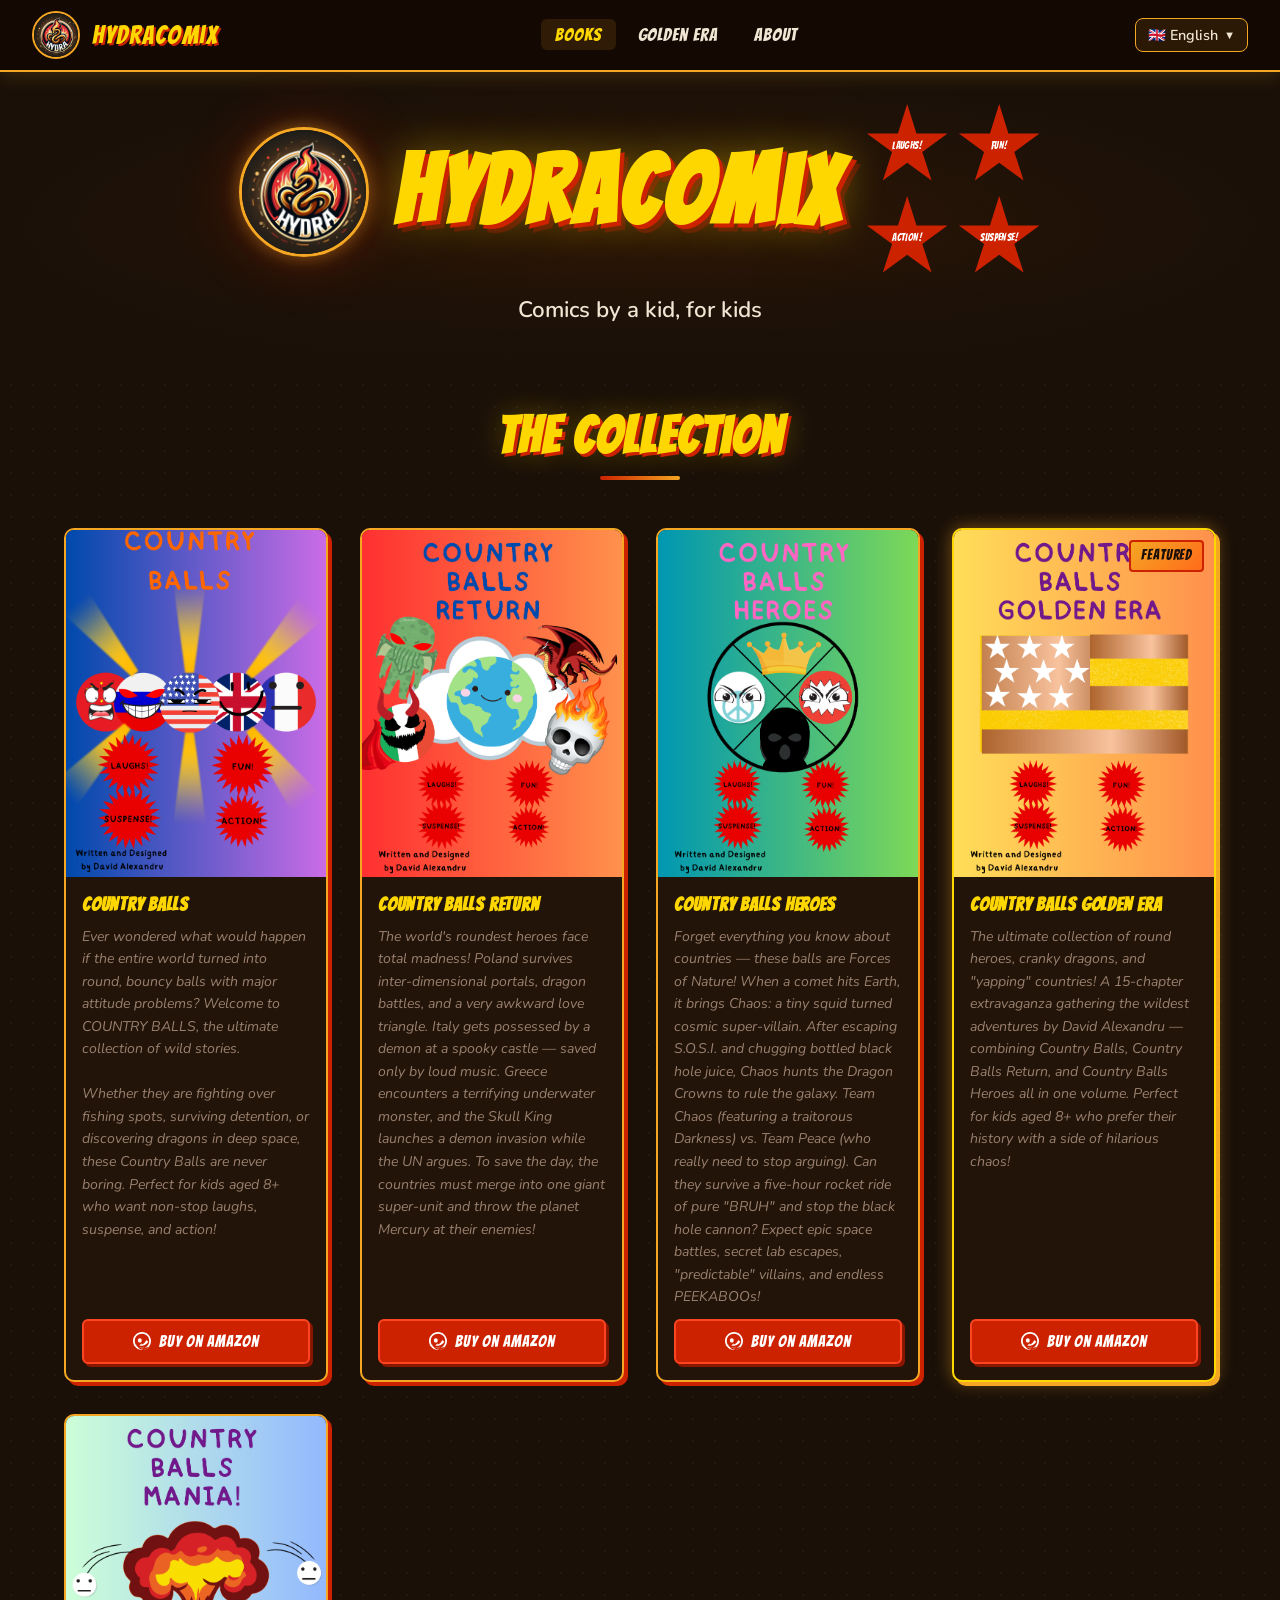
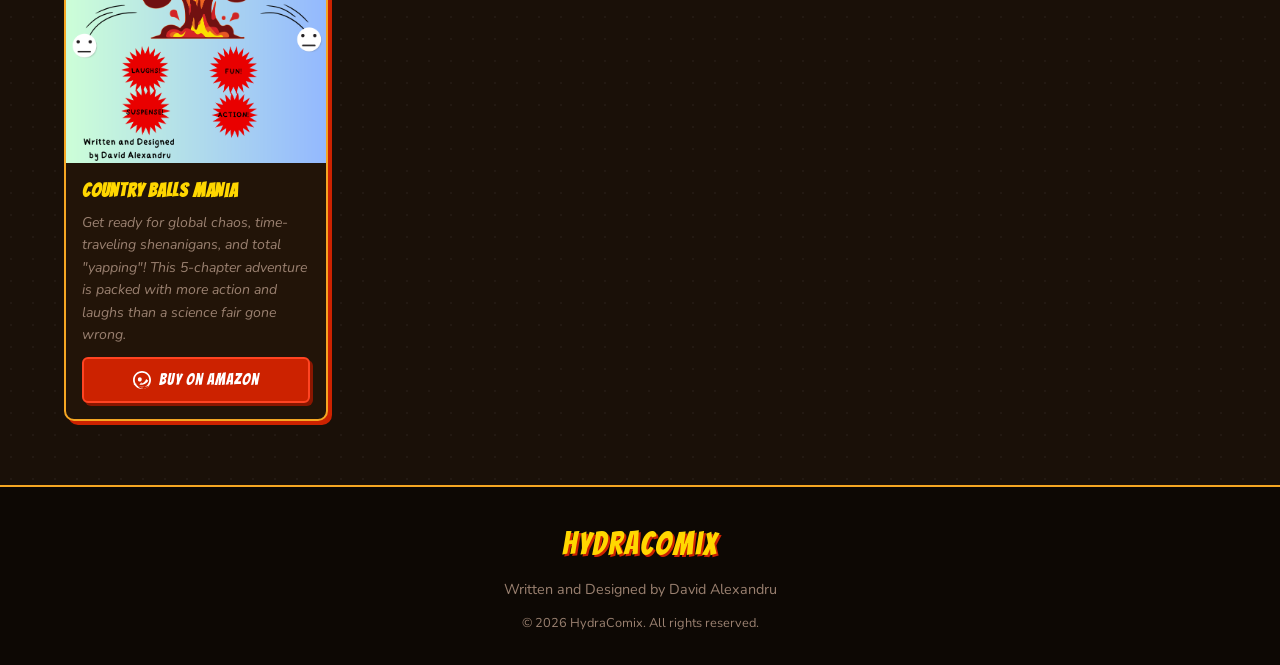
==== index.html @ 445e9b64 "Initial commit — HydraComix website 3-page static site for HydraComix comic book series by David Ale" ====
<!DOCTYPE html>
<html lang="en">
<head>
  <meta charset="UTF-8" />
  <meta name="viewport" content="width=device-width, initial-scale=1.0" />
  <title>HydraComix — Country Balls Comic Series</title>
  <meta name="description" content="HydraComix — comic books written and designed by David Alexandru. Featuring the Country Balls series: laugh-out-loud adventures with personified national flags." />
  <link rel="stylesheet" href="styles.css" />
</head>
<body>

  <!-- ── Navbar ── -->
  <nav class="navbar">
    <a class="nav-logo" href="index.html">
      <img src="HydraComix-logo.jpg" alt="HydraComix logo" />
      <span class="nav-logo-text">HydraComix</span>
    </a>

    <ul class="nav-links" id="nav-links">
      <li><a href="index.html" class="active" data-i18n="nav.books">Books</a></li>
      <li><a href="golden-era.html" data-i18n="nav.goldenEra">Golden Era</a></li>
      <li><a href="about.html" data-i18n="nav.about">About</a></li>
    </ul>

    <!-- Language dropdown -->
    <div class="lang-dropdown">
      <button class="lang-btn" onclick="toggleLangDropdown()" aria-label="Select language">
        <span id="lang-btn-label">🇬🇧 English</span>
        <span class="chevron">▼</span>
      </button>
      <div class="lang-menu" role="listbox">
        <div class="lang-option active" data-lang="en" role="option">🇬🇧 English</div>
        <div class="lang-option coming-soon" data-lang="fr" role="option">🇫🇷 Français <span class="coming-soon-tag" data-i18n="lang.comingSoon">soon</span></div>
        <div class="lang-option coming-soon" data-lang="de" role="option">🇩🇪 Deutsch <span class="coming-soon-tag" data-i18n="lang.comingSoon">soon</span></div>
        <div class="lang-option coming-soon" data-lang="ro" role="option">🇷🇴 Română <span class="coming-soon-tag" data-i18n="lang.comingSoon">soon</span></div>
      </div>
    </div>

    <!-- Hamburger (mobile) -->
    <button class="hamburger" onclick="toggleMobileNav()" aria-label="Toggle menu">
      <span></span><span></span><span></span>
    </button>
  </nav>

  <!-- ── Hero ── -->
  <section class="hero">
    <div class="hero-content">
      <div style="display:flex;align-items:center;justify-content:center;gap:24px;margin-bottom:12px;">
        <img class="hero-logo" style="margin:0;animation:none;" src="HydraComix-logo.jpg" alt="HydraComix" />
        <h1 class="hero-title" style="margin:0;" data-i18n="hero.title">HydraComix</h1>
        <div style="display:grid;grid-template-columns:1fr 1fr;gap:8px;">
          <div class="starburst">LAUGHS!</div>
          <div class="starburst">FUN!</div>
          <div class="starburst">ACTION!</div>
          <div class="starburst">SUSPENSE!</div>
        </div>
      </div>
      <p class="hero-subtitle" data-i18n="hero.subtitle">Comics by a kid, for kids</p>

    </div>
  </section>

  <!-- ── Books Section ── -->
  <section id="books">
    <div class="section">
      <h2 class="section-title" data-i18n="books.sectionTitle">The Collection</h2>
      <div class="section-divider"></div>

      <div class="books-grid">

        <!-- Book 1: Country Balls -->
        <article class="book-card">
          <div class="book-cover-wrap">
            <img src="front covers/CountryBalls - front cover.png" alt="Country Balls book cover" loading="lazy" />
          </div>
          <div class="book-info">
            <h3 class="book-title comic-font">Country Balls</h3>
            <p class="book-desc">Ever wondered what would happen if the entire world turned into round, bouncy balls with major attitude problems? Welcome to COUNTRY BALLS, the ultimate collection of wild stories.<br><br>Whether they are fighting over fishing spots, surviving detention, or discovering dragons in deep space, these Country Balls are never boring. Perfect for kids aged 8+ who want non-stop laughs, suspense, and action!</p>
            <a class="btn-amazon"
               href="https://www.amazon.co.uk/Country-Balls-David-Alexandru/dp/B0DRYSM7GJ/"
               target="_blank" rel="noopener">
              <svg viewBox="0 0 24 24" xmlns="http://www.w3.org/2000/svg"><path d="M.045 18.02c.072-.116.187-.124.348-.022 3.636 2.11 7.594 3.166 11.87 3.166 2.852 0 5.668-.533 8.447-1.595l.315-.14c.138-.06.234-.1.293-.13.226-.088.39.025.293.226-.236.506-1.136 1.308-2.693 2.406-1.555 1.1-3.3 1.65-5.234 1.65-2.007 0-3.87-.527-5.585-1.583-1.715-1.055-2.955-2.345-3.72-3.873-.08-.156-.056-.28.052-.388.108-.108.228-.176.614-.716zM6.523 11.19c0 .87.23 1.568.687 2.088.457.52 1.063.78 1.816.78.758 0 1.387-.267 1.89-.804.503-.536.755-1.25.755-2.138 0-.886-.248-1.596-.745-2.13-.497-.534-1.117-.8-1.86-.8-.736 0-1.352.27-1.848.806-.496.537-.695 1.233-.695 2.198zm4.888 5.97c-.09-.27-.027-.508.138-.555 1.37-.363 2.562-1.017 3.578-1.96 1.016-.944 1.74-2.057 2.173-3.34.147-.434.384-.522.714-.266l2.093 1.585c.28.21.322.453.127.727-1.188 1.674-2.723 2.946-4.608 3.816-1.886.87-3.9 1.307-6.046 1.307-.296 0-.522-.088-.676-.265-.155-.176-.16-.367-.014-.57.28-.396.615-.77 1.003-1.123a9.82 9.82 0 0 0 1.518-1.356zM12 0C5.373 0 0 5.373 0 12s5.373 12 12 12 12-5.373 12-12S18.627 0 12 0zm0 21.6C6.48 21.6 2.4 17.52 2.4 12S6.48 2.4 12 2.4 21.6 6.48 21.6 12 17.52 21.6 12 21.6z"/></svg>
              <span data-i18n="books.buyButton">Buy on Amazon</span>
            </a>
          </div>
        </article>

        <!-- Book 2: Country Balls Return -->
        <article class="book-card">
          <div class="book-cover-wrap">
            <img src="front covers/CountryBalls Return - front cover.png" alt="Country Balls Return book cover" loading="lazy" />
          </div>
          <div class="book-info">
            <h3 class="book-title comic-font">Country Balls Return</h3>
            <p class="book-desc">The world's roundest heroes face total madness! Poland survives inter-dimensional portals, dragon battles, and a very awkward love triangle. Italy gets possessed by a demon at a spooky castle — saved only by loud music. Greece encounters a terrifying underwater monster, and the Skull King launches a demon invasion while the UN argues. To save the day, the countries must merge into one giant super-unit and throw the planet Mercury at their enemies!</p>
            <a class="btn-amazon"
               href="https://www.amazon.co.uk/Country-Balls-Return/dp/B0DSSZMV83/"
               target="_blank" rel="noopener">
              <svg viewBox="0 0 24 24" xmlns="http://www.w3.org/2000/svg"><path d="M.045 18.02c.072-.116.187-.124.348-.022 3.636 2.11 7.594 3.166 11.87 3.166 2.852 0 5.668-.533 8.447-1.595l.315-.14c.138-.06.234-.1.293-.13.226-.088.39.025.293.226-.236.506-1.136 1.308-2.693 2.406-1.555 1.1-3.3 1.65-5.234 1.65-2.007 0-3.87-.527-5.585-1.583-1.715-1.055-2.955-2.345-3.72-3.873-.08-.156-.056-.28.052-.388.108-.108.228-.176.614-.716zM6.523 11.19c0 .87.23 1.568.687 2.088.457.52 1.063.78 1.816.78.758 0 1.387-.267 1.89-.804.503-.536.755-1.25.755-2.138 0-.886-.248-1.596-.745-2.13-.497-.534-1.117-.8-1.86-.8-.736 0-1.352.27-1.848.806-.496.537-.695 1.233-.695 2.198zm4.888 5.97c-.09-.27-.027-.508.138-.555 1.37-.363 2.562-1.017 3.578-1.96 1.016-.944 1.74-2.057 2.173-3.34.147-.434.384-.522.714-.266l2.093 1.585c.28.21.322.453.127.727-1.188 1.674-2.723 2.946-4.608 3.816-1.886.87-3.9 1.307-6.046 1.307-.296 0-.522-.088-.676-.265-.155-.176-.16-.367-.014-.57.28-.396.615-.77 1.003-1.123a9.82 9.82 0 0 0 1.518-1.356zM12 0C5.373 0 0 5.373 0 12s5.373 12 12 12 12-5.373 12-12S18.627 0 12 0zm0 21.6C6.48 21.6 2.4 17.52 2.4 12S6.48 2.4 12 2.4 21.6 6.48 21.6 12 17.52 21.6 12 21.6z"/></svg>
              <span data-i18n="books.buyButton">Buy on Amazon</span>
            </a>
          </div>
        </article>

        <!-- Book 3: Country Balls Heroes -->
        <article class="book-card">
          <div class="book-cover-wrap">
            <img src="front covers/CountryBalls Heroes - front cover.png" alt="Country Balls Heroes book cover" loading="lazy" />
          </div>
          <div class="book-info">
            <h3 class="book-title comic-font">Country Balls Heroes</h3>
            <p class="book-desc">Forget everything you know about countries — these balls are Forces of Nature! When a comet hits Earth, it brings Chaos: a tiny squid turned cosmic super-villain. After escaping S.O.S.I. and chugging bottled black hole juice, Chaos hunts the Dragon Crowns to rule the galaxy. Team Chaos (featuring a traitorous Darkness) vs. Team Peace (who really need to stop arguing). Can they survive a five-hour rocket ride of pure "BRUH" and stop the black hole cannon? Expect epic space battles, secret lab escapes, "predictable" villains, and endless PEEKABOOs!</p>
            <a class="btn-amazon"
               href="https://www.amazon.co.uk/Country-Balls-Heroes/dp/B0DWKBCD7X/"
               target="_blank" rel="noopener">
              <svg viewBox="0 0 24 24" xmlns="http://www.w3.org/2000/svg"><path d="M.045 18.02c.072-.116.187-.124.348-.022 3.636 2.11 7.594 3.166 11.87 3.166 2.852 0 5.668-.533 8.447-1.595l.315-.14c.138-.06.234-.1.293-.13.226-.088.39.025.293.226-.236.506-1.136 1.308-2.693 2.406-1.555 1.1-3.3 1.65-5.234 1.65-2.007 0-3.87-.527-5.585-1.583-1.715-1.055-2.955-2.345-3.72-3.873-.08-.156-.056-.28.052-.388.108-.108.228-.176.614-.716zM6.523 11.19c0 .87.23 1.568.687 2.088.457.52 1.063.78 1.816.78.758 0 1.387-.267 1.89-.804.503-.536.755-1.25.755-2.138 0-.886-.248-1.596-.745-2.13-.497-.534-1.117-.8-1.86-.8-.736 0-1.352.27-1.848.806-.496.537-.695 1.233-.695 2.198zm4.888 5.97c-.09-.27-.027-.508.138-.555 1.37-.363 2.562-1.017 3.578-1.96 1.016-.944 1.74-2.057 2.173-3.34.147-.434.384-.522.714-.266l2.093 1.585c.28.21.322.453.127.727-1.188 1.674-2.723 2.946-4.608 3.816-1.886.87-3.9 1.307-6.046 1.307-.296 0-.522-.088-.676-.265-.155-.176-.16-.367-.014-.57.28-.396.615-.77 1.003-1.123a9.82 9.82 0 0 0 1.518-1.356zM12 0C5.373 0 0 5.373 0 12s5.373 12 12 12 12-5.373 12-12S18.627 0 12 0zm0 21.6C6.48 21.6 2.4 17.52 2.4 12S6.48 2.4 12 2.4 21.6 6.48 21.6 12 17.52 21.6 12 21.6z"/></svg>
              <span data-i18n="books.buyButton">Buy on Amazon</span>
            </a>
          </div>
        </article>

        <!-- Book 4: Country Balls Golden Era (featured) -->
        <article class="book-card featured">
          <div class="book-cover-wrap">
            <img src="front covers/CountryBalls Golden Era - front cover.png" alt="Country Balls Golden Era book cover" loading="lazy" />
            <span class="featured-badge" data-i18n="books.featuredBadge">Featured</span>
          </div>
          <div class="book-info">
            <h3 class="book-title comic-font">Country Balls Golden Era</h3>
            <p class="book-desc">The ultimate collection of round heroes, cranky dragons, and "yapping" countries! A 15-chapter extravaganza gathering the wildest adventures by David Alexandru — combining Country Balls, Country Balls Return, and Country Balls Heroes all in one volume. Perfect for kids aged 8+ who prefer their history with a side of hilarious chaos!</p>
            <a class="btn-amazon"
               href="https://www.amazon.co.uk/Country-Balls-Golden-Era/dp/B0DZVQ4DCX/"
               target="_blank" rel="noopener">
              <svg viewBox="0 0 24 24" xmlns="http://www.w3.org/2000/svg"><path d="M.045 18.02c.072-.116.187-.124.348-.022 3.636 2.11 7.594 3.166 11.87 3.166 2.852 0 5.668-.533 8.447-1.595l.315-.14c.138-.06.234-.1.293-.13.226-.088.39.025.293.226-.236.506-1.136 1.308-2.693 2.406-1.555 1.1-3.3 1.65-5.234 1.65-2.007 0-3.87-.527-5.585-1.583-1.715-1.055-2.955-2.345-3.72-3.873-.08-.156-.056-.28.052-.388.108-.108.228-.176.614-.716zM6.523 11.19c0 .87.23 1.568.687 2.088.457.52 1.063.78 1.816.78.758 0 1.387-.267 1.89-.804.503-.536.755-1.25.755-2.138 0-.886-.248-1.596-.745-2.13-.497-.534-1.117-.8-1.86-.8-.736 0-1.352.27-1.848.806-.496.537-.695 1.233-.695 2.198zm4.888 5.97c-.09-.27-.027-.508.138-.555 1.37-.363 2.562-1.017 3.578-1.96 1.016-.944 1.74-2.057 2.173-3.34.147-.434.384-.522.714-.266l2.093 1.585c.28.21.322.453.127.727-1.188 1.674-2.723 2.946-4.608 3.816-1.886.87-3.9 1.307-6.046 1.307-.296 0-.522-.088-.676-.265-.155-.176-.16-.367-.014-.57.28-.396.615-.77 1.003-1.123a9.82 9.82 0 0 0 1.518-1.356zM12 0C5.373 0 0 5.373 0 12s5.373 12 12 12 12-5.373 12-12S18.627 0 12 0zm0 21.6C6.48 21.6 2.4 17.52 2.4 12S6.48 2.4 12 2.4 21.6 6.48 21.6 12 17.52 21.6 12 21.6z"/></svg>
              <span data-i18n="books.buyButton">Buy on Amazon</span>
            </a>
          </div>
        </article>

        <!-- Book 5: Country Balls Mania -->
        <article class="book-card">
          <div class="book-cover-wrap">
            <img src="front covers/CountryBalls Mania - front cover.png" alt="Country Balls Mania book cover" loading="lazy" />
          </div>
          <div class="book-info">
            <h3 class="book-title comic-font">Country Balls Mania</h3>
            <p class="book-desc">Get ready for global chaos, time-traveling shenanigans, and total "yapping"! This 5-chapter adventure is packed with more action and laughs than a science fair gone wrong.</p>
            <a class="btn-amazon"
               href="https://www.amazon.co.uk/Country-Balls-Mania-David-Alexandru/dp/B0GJPTJBG5/"
               target="_blank" rel="noopener">
              <svg viewBox="0 0 24 24" xmlns="http://www.w3.org/2000/svg"><path d="M.045 18.02c.072-.116.187-.124.348-.022 3.636 2.11 7.594 3.166 11.87 3.166 2.852 0 5.668-.533 8.447-1.595l.315-.14c.138-.06.234-.1.293-.13.226-.088.39.025.293.226-.236.506-1.136 1.308-2.693 2.406-1.555 1.1-3.3 1.65-5.234 1.65-2.007 0-3.87-.527-5.585-1.583-1.715-1.055-2.955-2.345-3.72-3.873-.08-.156-.056-.28.052-.388.108-.108.228-.176.614-.716zM6.523 11.19c0 .87.23 1.568.687 2.088.457.52 1.063.78 1.816.78.758 0 1.387-.267 1.89-.804.503-.536.755-1.25.755-2.138 0-.886-.248-1.596-.745-2.13-.497-.534-1.117-.8-1.86-.8-.736 0-1.352.27-1.848.806-.496.537-.695 1.233-.695 2.198zm4.888 5.97c-.09-.27-.027-.508.138-.555 1.37-.363 2.562-1.017 3.578-1.96 1.016-.944 1.74-2.057 2.173-3.34.147-.434.384-.522.714-.266l2.093 1.585c.28.21.322.453.127.727-1.188 1.674-2.723 2.946-4.608 3.816-1.886.87-3.9 1.307-6.046 1.307-.296 0-.522-.088-.676-.265-.155-.176-.16-.367-.014-.57.28-.396.615-.77 1.003-1.123a9.82 9.82 0 0 0 1.518-1.356zM12 0C5.373 0 0 5.373 0 12s5.373 12 12 12 12-5.373 12-12S18.627 0 12 0zm0 21.6C6.48 21.6 2.4 17.52 2.4 12S6.48 2.4 12 2.4 21.6 6.48 21.6 12 17.52 21.6 12 21.6z"/></svg>
              <span data-i18n="books.buyButton">Buy on Amazon</span>
            </a>
          </div>
        </article>

      </div><!-- /books-grid -->
    </div>
  </section>

  <!-- ── Footer ── -->
  <footer class="footer">
    <div class="footer-logo-text">HydraComix</div>
    <p class="footer-tagline" data-i18n="footer.tagline">Written and Designed by David Alexandru</p>
    <p class="footer-copy" data-i18n="footer.copyright">© 2026 HydraComix. All rights reserved.</p>
  </footer>

  <script src="i18n.js"></script>
</body>
</html>
---- styles.css ----
/* ============================================================
   HydraComix — Shared Stylesheet
   Theme: Dark Comic-Book
   ============================================================ */

/* ── Google Fonts ── */
@import url('https://fonts.googleapis.com/css2?family=Bangers&family=Nunito:wght@400;600;700;800&display=swap');

/* ── CSS Variables ── */
:root {
  --bg-dark:      #1a1008;
  --bg-card:      #221408;
  --bg-section:   #120b04;
  --accent-red:   #cc2200;
  --accent-gold:  #f5a623;
  --accent-orange:#ff6b1a;
  --text-gold:    #ffd700;
  --text-body:    #f0e6d3;
  --text-muted:   #9a8070;
  --border-gold:  #f5a623;
  --border-red:   #cc2200;
  --glow-gold:    0 0 18px rgba(245,166,35,0.45);
  --glow-red:     0 0 18px rgba(204,34,0,0.5);
  --radius:       10px;
  --nav-h:        72px;
}

/* ── Reset & Base ── */
*, *::before, *::after { box-sizing: border-box; margin: 0; padding: 0; }

html { scroll-behavior: smooth; }

body {
  background-color: var(--bg-dark);
  background-image:
    radial-gradient(circle, rgba(255,255,255,0.04) 1px, transparent 1px);
  background-size: 22px 22px;
  color: var(--text-body);
  font-family: 'Nunito', sans-serif;
  font-size: 16px;
  line-height: 1.6;
  min-height: 100vh;
}

img { max-width: 100%; display: block; }
a { color: inherit; text-decoration: none; }

/* ── Typography ── */
h1, h2, h3, .comic-font {
  font-family: 'Bangers', cursive;
  letter-spacing: 0.04em;
  line-height: 1.1;
}

/* ── Section Wrapper ── */
.section {
  padding: 32px 24px 64px;
  max-width: 1200px;
  margin: 0 auto;
}

.section-title {
  font-size: clamp(2rem, 5vw, 3.2rem);
  color: var(--text-gold);
  text-align: center;
  margin-bottom: 12px;
  text-shadow: 3px 3px 0 var(--accent-red), 0 0 30px rgba(255,215,0,0.3);
}

.section-divider {
  width: 80px;
  height: 4px;
  background: linear-gradient(90deg, var(--accent-red), var(--accent-gold));
  border-radius: 2px;
  margin: 0 auto 48px;
}

/* ── Navbar ── */
.navbar {
  position: sticky;
  top: 0;
  z-index: 100;
  height: var(--nav-h);
  background: rgba(20, 10, 3, 0.96);
  backdrop-filter: blur(12px);
  border-bottom: 2px solid var(--accent-gold);
  display: flex;
  align-items: center;
  padding: 0 32px;
  gap: 24px;
  box-shadow: 0 2px 20px rgba(245,166,35,0.2);
}

.nav-logo {
  display: flex;
  align-items: center;
  gap: 12px;
  flex-shrink: 0;
}

.nav-logo img {
  height: 48px;
  width: 48px;
  object-fit: contain;
  border-radius: 50%;
  border: 2px solid var(--accent-gold);
}

.nav-logo-text {
  font-family: 'Bangers', cursive;
  font-size: 1.6rem;
  color: var(--text-gold);
  letter-spacing: 0.06em;
  text-shadow: 2px 2px 0 var(--accent-red);
}

.nav-links {
  display: flex;
  gap: 8px;
  list-style: none;
  margin: 0 auto;
}

.nav-links a {
  font-family: 'Bangers', cursive;
  font-size: 1.15rem;
  letter-spacing: 0.05em;
  color: var(--text-body);
  padding: 6px 14px;
  border-radius: 6px;
  transition: color 0.2s, background 0.2s;
}

.nav-links a:hover,
.nav-links a.active {
  color: var(--text-gold);
  background: rgba(245,166,35,0.12);
}

/* ── Language Dropdown ── */
.lang-dropdown {
  position: relative;
  flex-shrink: 0;
}

.lang-btn {
  display: flex;
  align-items: center;
  gap: 6px;
  background: rgba(245,166,35,0.1);
  border: 1px solid var(--accent-gold);
  border-radius: 8px;
  color: var(--text-body);
  font-family: 'Nunito', sans-serif;
  font-size: 0.9rem;
  font-weight: 600;
  padding: 6px 12px;
  cursor: pointer;
  transition: background 0.2s, border-color 0.2s;
  white-space: nowrap;
}

.lang-btn:hover { background: rgba(245,166,35,0.2); }

.lang-btn .chevron {
  font-size: 0.7rem;
  transition: transform 0.2s;
}

.lang-dropdown.open .chevron { transform: rotate(180deg); }

.lang-menu {
  display: none;
  position: absolute;
  right: 0;
  top: calc(100% + 6px);
  background: #1e1105;
  border: 1px solid var(--accent-gold);
  border-radius: 8px;
  min-width: 160px;
  overflow: hidden;
  box-shadow: 0 8px 24px rgba(0,0,0,0.6);
  z-index: 200;
}

.lang-dropdown.open .lang-menu { display: block; }

.lang-option {
  display: flex;
  align-items: center;
  gap: 10px;
  padding: 10px 16px;
  font-size: 0.9rem;
  font-weight: 600;
  cursor: pointer;
  transition: background 0.15s;
}

.lang-option:hover { background: rgba(245,166,35,0.1); }

.lang-option.active { color: var(--text-gold); }

.lang-option.coming-soon {
  opacity: 0.4;
  cursor: default;
  font-style: italic;
}

.lang-option .coming-soon-tag {
  margin-left: auto;
  font-size: 0.68rem;
  color: var(--text-muted);
  font-style: normal;
}

/* ── Hamburger (mobile) ── */
.hamburger {
  display: none;
  flex-direction: column;
  gap: 5px;
  background: none;
  border: none;
  cursor: pointer;
  padding: 4px;
  margin-left: auto;
}

.hamburger span {
  display: block;
  width: 26px;
  height: 3px;
  background: var(--accent-gold);
  border-radius: 2px;
  transition: transform 0.3s, opacity 0.3s;
}

/* ── Hero ── */
.hero {
  position: relative;
  min-height: unset;
  display: flex;
  align-items: center;
  justify-content: center;
  text-align: center;
  padding: 32px 24px 16px;
  overflow: hidden;
  background: radial-gradient(ellipse at center, #2d1605 0%, #1a1008 70%);
}

.hero::before {
  content: '';
  position: absolute;
  inset: 0;
  background:
    linear-gradient(180deg, transparent 60%, var(--bg-dark) 100%);
  pointer-events: none;
}

.hero-content {
  position: relative;
  z-index: 1;
  max-width: 700px;
}

.hero-logo {
  width: 130px;
  height: 130px;
  object-fit: contain;
  border-radius: 50%;
  border: 3px solid var(--accent-gold);
  box-shadow: var(--glow-gold), 0 0 60px rgba(204,34,0,0.3);
  margin: 0 auto 24px;
  animation: float 4s ease-in-out infinite;
}

.hero-title {
  font-size: clamp(3rem, 10vw, 6rem);
  color: var(--text-gold);
  text-shadow:
    4px 4px 0 var(--accent-red),
    8px 8px 0 rgba(204,34,0,0.3),
    0 0 40px rgba(255,215,0,0.4);
  margin-bottom: 12px;
}

.hero-subtitle {
  font-size: clamp(1rem, 3vw, 1.4rem);
  color: var(--text-body);
  margin-bottom: 32px;
  font-weight: 600;
}

.hero-cta {
  display: inline-block;
  font-family: 'Bangers', cursive;
  font-size: 1.4rem;
  letter-spacing: 0.08em;
  color: var(--bg-dark);
  background: linear-gradient(135deg, var(--accent-gold), var(--accent-orange));
  padding: 12px 36px;
  border-radius: 8px;
  border: 3px solid var(--accent-red);
  box-shadow: 4px 4px 0 var(--accent-red), var(--glow-gold);
  transition: transform 0.15s, box-shadow 0.15s;
}

.hero-cta:hover {
  transform: translate(-2px, -2px);
  box-shadow: 6px 6px 0 var(--accent-red), var(--glow-gold);
}

/* ── Books Grid ── */
.books-grid {
  display: grid;
  grid-template-columns: repeat(auto-fill, minmax(220px, 1fr));
  gap: 32px;
}

.book-card {
  background: var(--bg-card);
  border: 2px solid var(--accent-gold);
  border-radius: var(--radius);
  overflow: hidden;
  display: flex;
  flex-direction: column;
  transition: transform 0.25s, box-shadow 0.25s;
  box-shadow: 4px 4px 0 var(--accent-red);
}

.book-card:hover {
  transform: translateY(-6px) rotate(-0.5deg);
  box-shadow: 6px 10px 0 var(--accent-red), var(--glow-gold);
}

.book-card.featured {
  border-color: var(--text-gold);
  box-shadow: 4px 4px 0 var(--accent-gold), var(--glow-gold);
}

.book-cover-wrap {
  position: relative;
  background: #0d0804;
  aspect-ratio: 3/4;
  overflow: hidden;
}

.book-cover-wrap img {
  width: 100%;
  height: 100%;
  object-fit: cover;
  transition: transform 0.4s;
}

.book-card:hover .book-cover-wrap img {
  transform: scale(1.04);
}

.featured-badge {
  position: absolute;
  top: 10px;
  right: 10px;
  background: linear-gradient(135deg, var(--accent-gold), var(--accent-orange));
  color: var(--bg-dark);
  font-family: 'Bangers', cursive;
  font-size: 0.85rem;
  letter-spacing: 0.06em;
  padding: 3px 10px;
  border-radius: 4px;
  border: 2px solid var(--accent-red);
}

.book-info {
  padding: 16px;
  display: flex;
  flex-direction: column;
  gap: 10px;
  flex: 1;
}

.book-title {
  font-size: 1.2rem;
  color: var(--text-gold);
  line-height: 1.2;
}

.book-desc {
  font-size: 0.88rem;
  color: var(--text-muted);
  flex: 1;
  font-style: italic;
}

.btn-amazon {
  display: inline-flex;
  align-items: center;
  justify-content: center;
  gap: 8px;
  font-family: 'Bangers', cursive;
  font-size: 1rem;
  letter-spacing: 0.06em;
  color: #fff;
  background: var(--accent-red);
  border: 2px solid #ff4422;
  border-radius: 6px;
  padding: 8px 16px;
  margin-top: auto;
  transition: background 0.2s, transform 0.15s, box-shadow 0.15s;
  box-shadow: 3px 3px 0 #8a1600;
}

.btn-amazon:hover {
  background: #e02800;
  transform: translate(-1px, -1px);
  box-shadow: 4px 4px 0 #8a1600;
}

.btn-amazon svg {
  width: 18px;
  height: 18px;
  fill: currentColor;
  flex-shrink: 0;
}

/* ── About Page ── */
.about-hero {
  background: radial-gradient(ellipse at top, #2a1200 0%, var(--bg-dark) 70%);
  padding: 80px 24px 48px;
  text-align: center;
  border-bottom: 2px solid var(--accent-gold);
}

.page-title {
  font-size: clamp(2.4rem, 7vw, 5rem);
  color: var(--text-gold);
  text-shadow: 3px 3px 0 var(--accent-red);
  margin-bottom: 8px;
}

.page-subtitle {
  color: var(--text-muted);
  font-size: 1rem;
}

.about-content {
  max-width: 800px;
  margin: 0 auto;
  padding: 64px 24px;
}

.author-portrait-placeholder {
  width: 160px;
  height: 160px;
  border-radius: 50%;
  background: var(--bg-card);
  border: 3px solid var(--accent-gold);
  box-shadow: var(--glow-gold);
  display: flex;
  align-items: center;
  justify-content: center;
  margin: 0 auto 40px;
  font-size: 3rem;
  color: var(--accent-gold);
}

.about-text-box {
  background: var(--bg-card);
  border: 2px solid var(--accent-gold);
  border-radius: var(--radius);
  padding: 40px;
  box-shadow: 4px 4px 0 var(--accent-red);
}

.about-text-box p {
  margin-bottom: 18px;
  font-size: 1.05rem;
  line-height: 1.75;
}

.about-text-box p:last-child { margin-bottom: 0; }

.about-text-box strong {
  color: var(--text-gold);
  font-weight: 700;
}

.comic-quote {
  border-left: 4px solid var(--accent-red);
  padding: 12px 20px;
  margin: 24px 0;
  background: rgba(204,34,0,0.06);
  border-radius: 0 8px 8px 0;
  font-size: 1.1rem;
  font-style: italic;
  color: var(--accent-gold);
}

/* ── Golden Era Page ── */
.golden-hero {
  background: radial-gradient(ellipse at center, #3a2400 0%, var(--bg-dark) 65%);
  padding: 80px 24px 48px;
  text-align: center;
  border-bottom: 2px solid var(--accent-gold);
  display: flex;
  flex-direction: column;
  align-items: center;
  gap: 32px;
}

.golden-hero-inner {
  display: flex;
  align-items: center;
  gap: 48px;
  max-width: 900px;
  width: 100%;
}

.golden-cover {
  width: 200px;
  flex-shrink: 0;
  border: 3px solid var(--accent-gold);
  border-radius: var(--radius);
  box-shadow: 6px 6px 0 var(--accent-red), var(--glow-gold);
}

.golden-hero-text { text-align: left; }

.golden-hero-text .page-title { text-align: left; }

.golden-tagline {
  font-family: 'Bangers', cursive;
  font-size: 1.4rem;
  color: var(--accent-orange);
  letter-spacing: 0.06em;
  margin-bottom: 16px;
}

.golden-meta {
  color: var(--text-muted);
  font-size: 0.95rem;
}

/* ── Video Section ── */
.video-section {
  background: var(--bg-section);
  padding: 64px 24px;
  text-align: center;
  border-top: 1px solid rgba(245,166,35,0.2);
  border-bottom: 1px solid rgba(245,166,35,0.2);
}

.video-wrap {
  max-width: 860px;
  margin: 0 auto;
  border: 3px solid var(--accent-gold);
  border-radius: var(--radius);
  overflow: hidden;
  box-shadow: 6px 6px 0 var(--accent-red), var(--glow-gold);
}

.video-wrap video {
  width: 100%;
  display: block;
  background: #000;
}

/* ── Chapter Gallery ── */
.chapters-section {
  padding: 64px 24px;
  max-width: 1300px;
  margin: 0 auto;
}

.chapters-grid {
  display: grid;
  grid-template-columns: repeat(auto-fill, minmax(280px, 1fr));
  gap: 24px;
}

.chapter-card {
  background: var(--bg-card);
  border: 2px solid rgba(245,166,35,0.4);
  border-radius: var(--radius);
  overflow: hidden;
  transition: transform 0.2s, border-color 0.2s, box-shadow 0.2s;
}

.chapter-card:hover {
  transform: translateY(-4px);
  border-color: var(--accent-gold);
  box-shadow: 4px 4px 0 var(--accent-red);
}

.chapter-img-wrap {
  aspect-ratio: 4/3;
  overflow: hidden;
  background: #0d0804;
}

.chapter-img-wrap img {
  width: 100%;
  height: 100%;
  object-fit: cover;
  transition: transform 0.3s;
}

.chapter-card:hover .chapter-img-wrap img { transform: scale(1.05); }

.chapter-label {
  padding: 10px 14px;
  font-family: 'Bangers', cursive;
  font-size: 1.05rem;
  color: var(--accent-gold);
  letter-spacing: 0.05em;
  border-top: 1px solid rgba(245,166,35,0.2);
}

/* ── Golden Era description ── */
.golden-desc {
  margin-top: 16px;
  font-size: 1rem;
  line-height: 1.7;
  color: var(--text-body);
  max-width: 520px;
}

/* ── Peek Inside stack ── */
.peek-stack {
  display: flex;
  flex-direction: column;
  gap: 32px;
  max-width: 900px;
  margin: 0 auto;
}

.peek-stack img {
  width: 100%;
  display: block;
}

/* ── Footer ── */
.footer {
  background: #0d0804;
  border-top: 2px solid var(--accent-gold);
  padding: 32px 24px;
  text-align: center;
}

.footer-logo-text {
  font-family: 'Bangers', cursive;
  font-size: 2rem;
  color: var(--text-gold);
  letter-spacing: 0.06em;
  text-shadow: 2px 2px 0 var(--accent-red);
  margin-bottom: 8px;
}

.footer-tagline {
  color: var(--text-muted);
  font-size: 0.9rem;
  margin-bottom: 12px;
}

.footer-copy {
  color: var(--text-muted);
  font-size: 0.8rem;
}

/* ── Starburst decoration ── */
.starburst {
  display: inline-flex;
  align-items: center;
  justify-content: center;
  width: 84px;
  height: 84px;
  background: var(--accent-red);
  clip-path: polygon(50% 0%,61% 35%,98% 35%,68% 57%,79% 91%,50% 70%,21% 91%,32% 57%,2% 35%,39% 35%);
  font-family: 'Bangers', cursive;
  font-size: 0.65rem;
  color: #fff;
  text-align: center;
  letter-spacing: 0.04em;
  line-height: 1.2;
}

.starbursts-row {
  display: flex;
  gap: 20px;
  flex-wrap: wrap;
  margin-top: 20px;
}

/* ── Animations ── */
@keyframes float {
  0%, 100% { transform: translateY(0); }
  50% { transform: translateY(-10px); }
}

/* ── Responsive ── */
@media (max-width: 768px) {
  .nav-links { display: none; }
  .hamburger { display: flex; }
  .nav-links.open {
    display: flex;
    flex-direction: column;
    position: absolute;
    top: var(--nav-h);
    left: 0; right: 0;
    background: rgba(20,10,3,0.98);
    border-bottom: 2px solid var(--accent-gold);
    padding: 16px 24px;
    gap: 4px;
  }

  .golden-hero-inner {
    flex-direction: column;
    text-align: center;
  }

  .golden-hero-text .page-title { text-align: center; }
  .golden-cover { width: 160px; }

  .about-text-box { padding: 24px; }

  .books-grid { grid-template-columns: repeat(auto-fill, minmax(160px, 1fr)); gap: 20px; }
}

@media (max-width: 480px) {
  .navbar { padding: 0 16px; gap: 12px; }
  .section { padding: 40px 16px; }
  .hero { padding: 60px 16px; }
  .books-grid { grid-template-columns: 1fr 1fr; gap: 14px; }
  .chapters-grid { grid-template-columns: 1fr; }
}
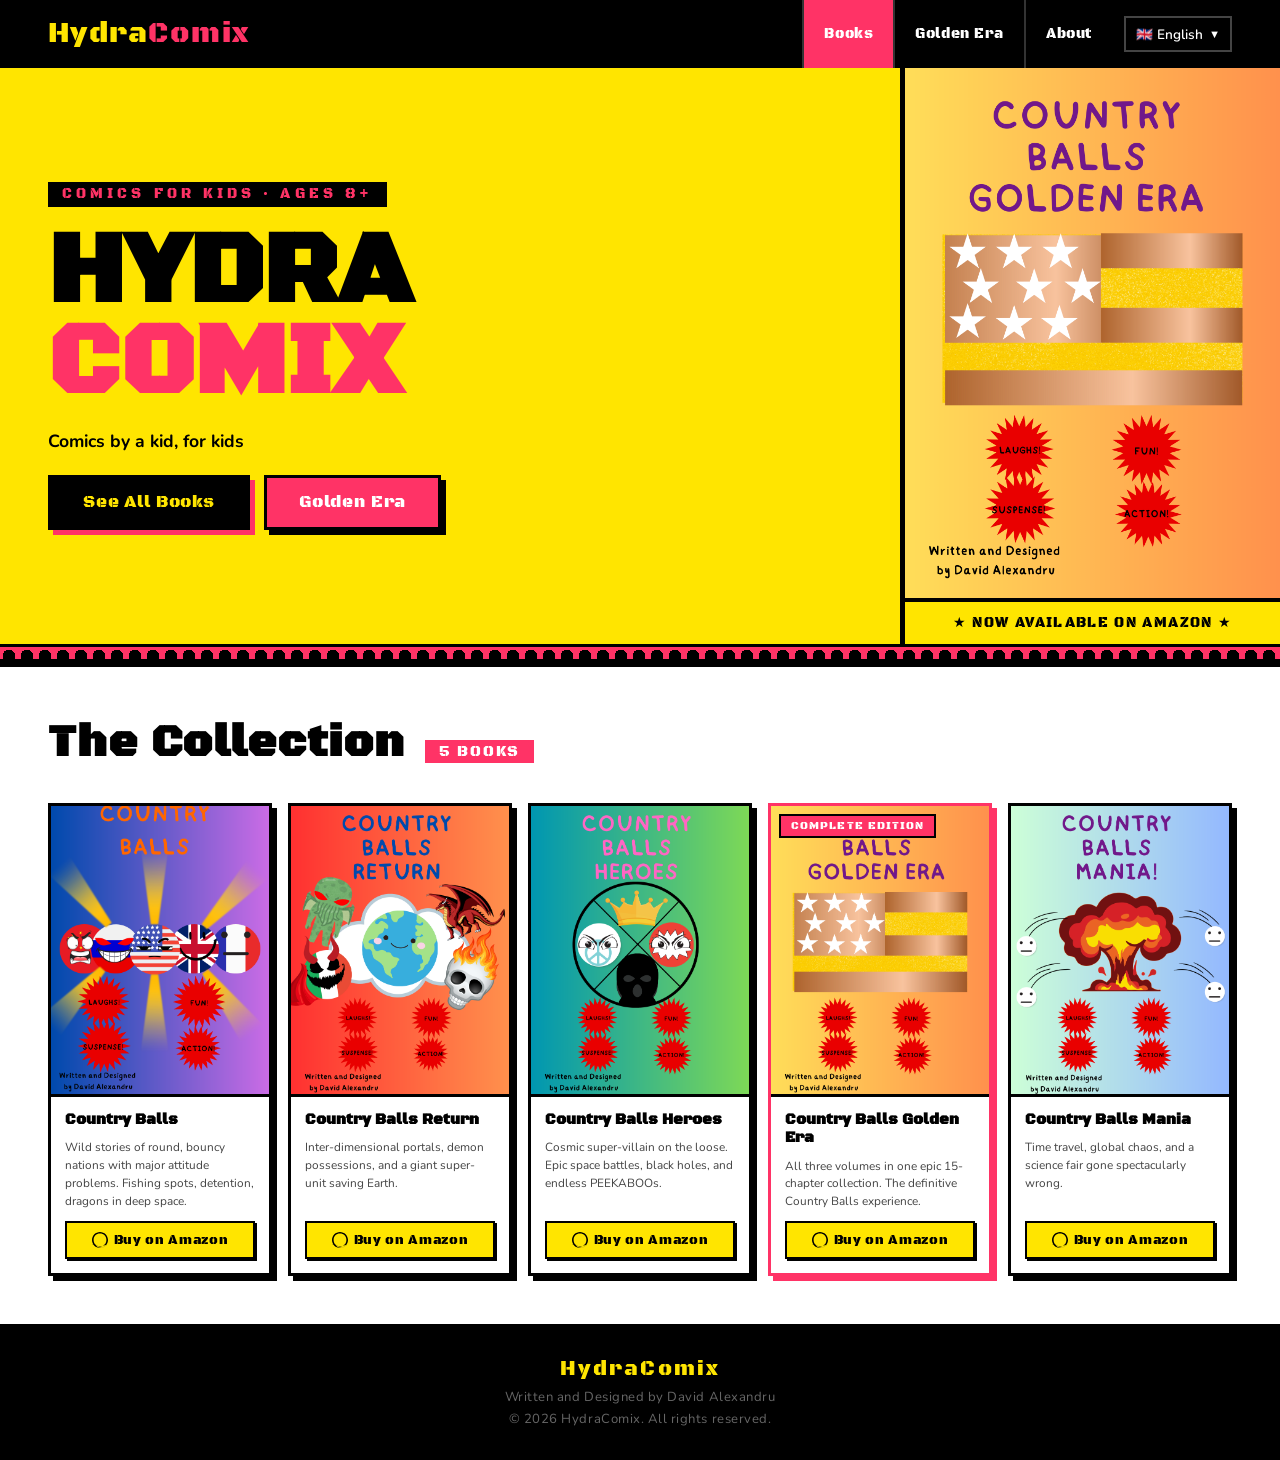
==== commit 067d420d: "Redesign: Pop Art Blast theme — yellow/black/pink, Black Ops One font, square-corner hard-shadow UI " ====
--- a/index.html
+++ b/index.html
@@ -5,16 +5,15 @@
   <meta name="viewport" content="width=device-width, initial-scale=1.0" />
   <title>HydraComix — Country Balls Comic Series</title>
   <meta name="description" content="HydraComix — comic books written and designed by David Alexandru. Featuring the Country Balls series: laugh-out-loud adventures with personified national flags." />
+  <link rel="preconnect" href="https://fonts.googleapis.com" />
+  <link rel="preconnect" href="https://fonts.gstatic.com" crossorigin />
   <link rel="stylesheet" href="styles.css" />
 </head>
 <body>
 
   <!-- ── Navbar ── -->
   <nav class="navbar">
-    <a class="nav-logo" href="index.html">
-      <img src="HydraComix-logo.jpg" alt="HydraComix logo" />
-      <span class="nav-logo-text">HydraComix</span>
-    </a>
+    <a class="nav-brand" href="index.html">Hydra<span>Comix</span></a>
 
     <ul class="nav-links" id="nav-links">
       <li><a href="index.html" class="active" data-i18n="nav.books">Books</a></li>
@@ -44,118 +43,122 @@
 
   <!-- ── Hero ── -->
   <section class="hero">
-    <div class="hero-content">
-      <div style="display:flex;align-items:center;justify-content:center;gap:24px;margin-bottom:12px;">
-        <img class="hero-logo" style="margin:0;animation:none;" src="HydraComix-logo.jpg" alt="HydraComix" />
-        <h1 class="hero-title" style="margin:0;" data-i18n="hero.title">HydraComix</h1>
-        <div style="display:grid;grid-template-columns:1fr 1fr;gap:8px;">
-          <div class="starburst">LAUGHS!</div>
-          <div class="starburst">FUN!</div>
-          <div class="starburst">ACTION!</div>
-          <div class="starburst">SUSPENSE!</div>
-        </div>
+    <div class="hero-left">
+      <div class="hero-eyebrow">Comics for Kids · Ages 8+</div>
+      <h1 class="hero-title">
+        HYDRA<br/><span class="pink">COMIX</span>
+      </h1>
+      <p class="hero-sub" data-i18n="hero.subtitle">Comics by a kid, for kids</p>
+      <div class="hero-cta-row">
+        <a class="btn btn-primary" href="#books">See All Books</a>
+        <a class="btn btn-secondary" href="golden-era.html">Golden Era</a>
       </div>
-      <p class="hero-subtitle" data-i18n="hero.subtitle">Comics by a kid, for kids</p>
-
+    </div>
+    <div class="hero-right">
+      <img src="front covers/CountryBalls Golden Era - front cover.png" alt="Country Balls Golden Era" />
+      <div class="hero-right-badge">★ NOW AVAILABLE ON AMAZON ★</div>
     </div>
   </section>
 
+  <!-- ── Dot strip decoration ── -->
+  <div class="dot-strip"></div>
+
   <!-- ── Books Section ── -->
-  <section id="books">
-    <div class="section">
-      <h2 class="section-title" data-i18n="books.sectionTitle">The Collection</h2>
-      <div class="section-divider"></div>
+  <section class="books-section" id="books">
+    <div class="books-header">
+      <h2 class="books-title" data-i18n="books.sectionTitle">The Collection</h2>
+      <span class="books-count">5 BOOKS</span>
+    </div>
 
-      <div class="books-grid">
+    <div class="books-grid">
 
-        <!-- Book 1: Country Balls -->
-        <article class="book-card">
-          <div class="book-cover-wrap">
-            <img src="front covers/CountryBalls - front cover.png" alt="Country Balls book cover" loading="lazy" />
-          </div>
-          <div class="book-info">
-            <h3 class="book-title comic-font">Country Balls</h3>
-            <p class="book-desc">Ever wondered what would happen if the entire world turned into round, bouncy balls with major attitude problems? Welcome to COUNTRY BALLS, the ultimate collection of wild stories.<br><br>Whether they are fighting over fishing spots, surviving detention, or discovering dragons in deep space, these Country Balls are never boring. Perfect for kids aged 8+ who want non-stop laughs, suspense, and action!</p>
-            <a class="btn-amazon"
-               href="https://www.amazon.co.uk/Country-Balls-David-Alexandru/dp/B0DRYSM7GJ/"
-               target="_blank" rel="noopener">
-              <svg viewBox="0 0 24 24" xmlns="http://www.w3.org/2000/svg"><path d="M.045 18.02c.072-.116.187-.124.348-.022 3.636 2.11 7.594 3.166 11.87 3.166 2.852 0 5.668-.533 8.447-1.595l.315-.14c.138-.06.234-.1.293-.13.226-.088.39.025.293.226-.236.506-1.136 1.308-2.693 2.406-1.555 1.1-3.3 1.65-5.234 1.65-2.007 0-3.87-.527-5.585-1.583-1.715-1.055-2.955-2.345-3.72-3.873-.08-.156-.056-.28.052-.388.108-.108.228-.176.614-.716zM6.523 11.19c0 .87.23 1.568.687 2.088.457.52 1.063.78 1.816.78.758 0 1.387-.267 1.89-.804.503-.536.755-1.25.755-2.138 0-.886-.248-1.596-.745-2.13-.497-.534-1.117-.8-1.86-.8-.736 0-1.352.27-1.848.806-.496.537-.695 1.233-.695 2.198zm4.888 5.97c-.09-.27-.027-.508.138-.555 1.37-.363 2.562-1.017 3.578-1.96 1.016-.944 1.74-2.057 2.173-3.34.147-.434.384-.522.714-.266l2.093 1.585c.28.21.322.453.127.727-1.188 1.674-2.723 2.946-4.608 3.816-1.886.87-3.9 1.307-6.046 1.307-.296 0-.522-.088-.676-.265-.155-.176-.16-.367-.014-.57.28-.396.615-.77 1.003-1.123a9.82 9.82 0 0 0 1.518-1.356zM12 0C5.373 0 0 5.373 0 12s5.373 12 12 12 12-5.373 12-12S18.627 0 12 0zm0 21.6C6.48 21.6 2.4 17.52 2.4 12S6.48 2.4 12 2.4 21.6 6.48 21.6 12 17.52 21.6 12 21.6z"/></svg>
-              <span data-i18n="books.buyButton">Buy on Amazon</span>
-            </a>
-          </div>
-        </article>
+      <!-- Book 1: Country Balls -->
+      <article class="book-card">
+        <div class="book-cover">
+          <img src="front covers/CountryBalls - front cover.png" alt="Country Balls book cover" loading="lazy" />
+        </div>
+        <div class="book-body">
+          <h3 class="book-title">Country Balls</h3>
+          <p class="book-desc">Wild stories of round, bouncy nations with major attitude problems. Fishing spots, detention, dragons in deep space.</p>
+          <a class="btn-amazon"
+             href="https://www.amazon.co.uk/Country-Balls-David-Alexandru/dp/B0DRYSM7GJ/"
+             target="_blank" rel="noopener">
+            <svg viewBox="0 0 24 24" xmlns="http://www.w3.org/2000/svg"><path d="M.045 18.02c.072-.116.187-.124.348-.022 3.636 2.11 7.594 3.166 11.87 3.166 2.852 0 5.668-.533 8.447-1.595l.315-.14c.138-.06.234-.1.293-.13.226-.088.39.025.293.226-.236.506-1.136 1.308-2.693 2.406-1.555 1.1-3.3 1.65-5.234 1.65-2.007 0-3.87-.527-5.585-1.583-1.715-1.055-2.955-2.345-3.72-3.873-.08-.156-.056-.28.052-.388zM12 0C5.373 0 0 5.373 0 12s5.373 12 12 12 12-5.373 12-12S18.627 0 12 0zm0 21.6C6.48 21.6 2.4 17.52 2.4 12S6.48 2.4 12 2.4 21.6 6.48 21.6 12 17.52 21.6 12 21.6z"/></svg>
+            <span data-i18n="books.buyButton">Buy on Amazon</span>
+          </a>
+        </div>
+      </article>
 
-        <!-- Book 2: Country Balls Return -->
-        <article class="book-card">
-          <div class="book-cover-wrap">
-            <img src="front covers/CountryBalls Return - front cover.png" alt="Country Balls Return book cover" loading="lazy" />
-          </div>
-          <div class="book-info">
-            <h3 class="book-title comic-font">Country Balls Return</h3>
-            <p class="book-desc">The world's roundest heroes face total madness! Poland survives inter-dimensional portals, dragon battles, and a very awkward love triangle. Italy gets possessed by a demon at a spooky castle — saved only by loud music. Greece encounters a terrifying underwater monster, and the Skull King launches a demon invasion while the UN argues. To save the day, the countries must merge into one giant super-unit and throw the planet Mercury at their enemies!</p>
-            <a class="btn-amazon"
-               href="https://www.amazon.co.uk/Country-Balls-Return/dp/B0DSSZMV83/"
-               target="_blank" rel="noopener">
-              <svg viewBox="0 0 24 24" xmlns="http://www.w3.org/2000/svg"><path d="M.045 18.02c.072-.116.187-.124.348-.022 3.636 2.11 7.594 3.166 11.87 3.166 2.852 0 5.668-.533 8.447-1.595l.315-.14c.138-.06.234-.1.293-.13.226-.088.39.025.293.226-.236.506-1.136 1.308-2.693 2.406-1.555 1.1-3.3 1.65-5.234 1.65-2.007 0-3.87-.527-5.585-1.583-1.715-1.055-2.955-2.345-3.72-3.873-.08-.156-.056-.28.052-.388.108-.108.228-.176.614-.716zM6.523 11.19c0 .87.23 1.568.687 2.088.457.52 1.063.78 1.816.78.758 0 1.387-.267 1.89-.804.503-.536.755-1.25.755-2.138 0-.886-.248-1.596-.745-2.13-.497-.534-1.117-.8-1.86-.8-.736 0-1.352.27-1.848.806-.496.537-.695 1.233-.695 2.198zm4.888 5.97c-.09-.27-.027-.508.138-.555 1.37-.363 2.562-1.017 3.578-1.96 1.016-.944 1.74-2.057 2.173-3.34.147-.434.384-.522.714-.266l2.093 1.585c.28.21.322.453.127.727-1.188 1.674-2.723 2.946-4.608 3.816-1.886.87-3.9 1.307-6.046 1.307-.296 0-.522-.088-.676-.265-.155-.176-.16-.367-.014-.57.28-.396.615-.77 1.003-1.123a9.82 9.82 0 0 0 1.518-1.356zM12 0C5.373 0 0 5.373 0 12s5.373 12 12 12 12-5.373 12-12S18.627 0 12 0zm0 21.6C6.48 21.6 2.4 17.52 2.4 12S6.48 2.4 12 2.4 21.6 6.48 21.6 12 17.52 21.6 12 21.6z"/></svg>
-              <span data-i18n="books.buyButton">Buy on Amazon</span>
-            </a>
-          </div>
-        </article>
+      <!-- Book 2: Country Balls Return -->
+      <article class="book-card">
+        <div class="book-cover">
+          <img src="front covers/CountryBalls Return - front cover.png" alt="Country Balls Return book cover" loading="lazy" />
+        </div>
+        <div class="book-body">
+          <h3 class="book-title">Country Balls Return</h3>
+          <p class="book-desc">Inter-dimensional portals, demon possessions, and a giant super-unit saving Earth.</p>
+          <a class="btn-amazon"
+             href="https://www.amazon.co.uk/Country-Balls-Return/dp/B0DSSZMV83/"
+             target="_blank" rel="noopener">
+            <svg viewBox="0 0 24 24" xmlns="http://www.w3.org/2000/svg"><path d="M.045 18.02c.072-.116.187-.124.348-.022 3.636 2.11 7.594 3.166 11.87 3.166 2.852 0 5.668-.533 8.447-1.595l.315-.14c.138-.06.234-.1.293-.13.226-.088.39.025.293.226-.236.506-1.136 1.308-2.693 2.406-1.555 1.1-3.3 1.65-5.234 1.65-2.007 0-3.87-.527-5.585-1.583-1.715-1.055-2.955-2.345-3.72-3.873-.08-.156-.056-.28.052-.388zM12 0C5.373 0 0 5.373 0 12s5.373 12 12 12 12-5.373 12-12S18.627 0 12 0zm0 21.6C6.48 21.6 2.4 17.52 2.4 12S6.48 2.4 12 2.4 21.6 6.48 21.6 12 17.52 21.6 12 21.6z"/></svg>
+            <span data-i18n="books.buyButton">Buy on Amazon</span>
+          </a>
+        </div>
+      </article>
 
-        <!-- Book 3: Country Balls Heroes -->
-        <article class="book-card">
-          <div class="book-cover-wrap">
-            <img src="front covers/CountryBalls Heroes - front cover.png" alt="Country Balls Heroes book cover" loading="lazy" />
-          </div>
-          <div class="book-info">
-            <h3 class="book-title comic-font">Country Balls Heroes</h3>
-            <p class="book-desc">Forget everything you know about countries — these balls are Forces of Nature! When a comet hits Earth, it brings Chaos: a tiny squid turned cosmic super-villain. After escaping S.O.S.I. and chugging bottled black hole juice, Chaos hunts the Dragon Crowns to rule the galaxy. Team Chaos (featuring a traitorous Darkness) vs. Team Peace (who really need to stop arguing). Can they survive a five-hour rocket ride of pure "BRUH" and stop the black hole cannon? Expect epic space battles, secret lab escapes, "predictable" villains, and endless PEEKABOOs!</p>
-            <a class="btn-amazon"
-               href="https://www.amazon.co.uk/Country-Balls-Heroes/dp/B0DWKBCD7X/"
-               target="_blank" rel="noopener">
-              <svg viewBox="0 0 24 24" xmlns="http://www.w3.org/2000/svg"><path d="M.045 18.02c.072-.116.187-.124.348-.022 3.636 2.11 7.594 3.166 11.87 3.166 2.852 0 5.668-.533 8.447-1.595l.315-.14c.138-.06.234-.1.293-.13.226-.088.39.025.293.226-.236.506-1.136 1.308-2.693 2.406-1.555 1.1-3.3 1.65-5.234 1.65-2.007 0-3.87-.527-5.585-1.583-1.715-1.055-2.955-2.345-3.72-3.873-.08-.156-.056-.28.052-.388.108-.108.228-.176.614-.716zM6.523 11.19c0 .87.23 1.568.687 2.088.457.52 1.063.78 1.816.78.758 0 1.387-.267 1.89-.804.503-.536.755-1.25.755-2.138 0-.886-.248-1.596-.745-2.13-.497-.534-1.117-.8-1.86-.8-.736 0-1.352.27-1.848.806-.496.537-.695 1.233-.695 2.198zm4.888 5.97c-.09-.27-.027-.508.138-.555 1.37-.363 2.562-1.017 3.578-1.96 1.016-.944 1.74-2.057 2.173-3.34.147-.434.384-.522.714-.266l2.093 1.585c.28.21.322.453.127.727-1.188 1.674-2.723 2.946-4.608 3.816-1.886.87-3.9 1.307-6.046 1.307-.296 0-.522-.088-.676-.265-.155-.176-.16-.367-.014-.57.28-.396.615-.77 1.003-1.123a9.82 9.82 0 0 0 1.518-1.356zM12 0C5.373 0 0 5.373 0 12s5.373 12 12 12 12-5.373 12-12S18.627 0 12 0zm0 21.6C6.48 21.6 2.4 17.52 2.4 12S6.48 2.4 12 2.4 21.6 6.48 21.6 12 17.52 21.6 12 21.6z"/></svg>
-              <span data-i18n="books.buyButton">Buy on Amazon</span>
-            </a>
-          </div>
-        </article>
+      <!-- Book 3: Country Balls Heroes -->
+      <article class="book-card">
+        <div class="book-cover">
+          <img src="front covers/CountryBalls Heroes - front cover.png" alt="Country Balls Heroes book cover" loading="lazy" />
+        </div>
+        <div class="book-body">
+          <h3 class="book-title">Country Balls Heroes</h3>
+          <p class="book-desc">Cosmic super-villain on the loose. Epic space battles, black holes, and endless PEEKABOOs.</p>
+          <a class="btn-amazon"
+             href="https://www.amazon.co.uk/Country-Balls-Heroes/dp/B0DWKBCD7X/"
+             target="_blank" rel="noopener">
+            <svg viewBox="0 0 24 24" xmlns="http://www.w3.org/2000/svg"><path d="M.045 18.02c.072-.116.187-.124.348-.022 3.636 2.11 7.594 3.166 11.87 3.166 2.852 0 5.668-.533 8.447-1.595l.315-.14c.138-.06.234-.1.293-.13.226-.088.39.025.293.226-.236.506-1.136 1.308-2.693 2.406-1.555 1.1-3.3 1.65-5.234 1.65-2.007 0-3.87-.527-5.585-1.583-1.715-1.055-2.955-2.345-3.72-3.873-.08-.156-.056-.28.052-.388zM12 0C5.373 0 0 5.373 0 12s5.373 12 12 12 12-5.373 12-12S18.627 0 12 0zm0 21.6C6.48 21.6 2.4 17.52 2.4 12S6.48 2.4 12 2.4 21.6 6.48 21.6 12 17.52 21.6 12 21.6z"/></svg>
+            <span data-i18n="books.buyButton">Buy on Amazon</span>
+          </a>
+        </div>
+      </article>
 
-        <!-- Book 4: Country Balls Golden Era (featured) -->
-        <article class="book-card featured">
-          <div class="book-cover-wrap">
-            <img src="front covers/CountryBalls Golden Era - front cover.png" alt="Country Balls Golden Era book cover" loading="lazy" />
-            <span class="featured-badge" data-i18n="books.featuredBadge">Featured</span>
-          </div>
-          <div class="book-info">
-            <h3 class="book-title comic-font">Country Balls Golden Era</h3>
-            <p class="book-desc">The ultimate collection of round heroes, cranky dragons, and "yapping" countries! A 15-chapter extravaganza gathering the wildest adventures by David Alexandru — combining Country Balls, Country Balls Return, and Country Balls Heroes all in one volume. Perfect for kids aged 8+ who prefer their history with a side of hilarious chaos!</p>
-            <a class="btn-amazon"
-               href="https://www.amazon.co.uk/Country-Balls-Golden-Era/dp/B0DZVQ4DCX/"
-               target="_blank" rel="noopener">
-              <svg viewBox="0 0 24 24" xmlns="http://www.w3.org/2000/svg"><path d="M.045 18.02c.072-.116.187-.124.348-.022 3.636 2.11 7.594 3.166 11.87 3.166 2.852 0 5.668-.533 8.447-1.595l.315-.14c.138-.06.234-.1.293-.13.226-.088.39.025.293.226-.236.506-1.136 1.308-2.693 2.406-1.555 1.1-3.3 1.65-5.234 1.65-2.007 0-3.87-.527-5.585-1.583-1.715-1.055-2.955-2.345-3.72-3.873-.08-.156-.056-.28.052-.388.108-.108.228-.176.614-.716zM6.523 11.19c0 .87.23 1.568.687 2.088.457.52 1.063.78 1.816.78.758 0 1.387-.267 1.89-.804.503-.536.755-1.25.755-2.138 0-.886-.248-1.596-.745-2.13-.497-.534-1.117-.8-1.86-.8-.736 0-1.352.27-1.848.806-.496.537-.695 1.233-.695 2.198zm4.888 5.97c-.09-.27-.027-.508.138-.555 1.37-.363 2.562-1.017 3.578-1.96 1.016-.944 1.74-2.057 2.173-3.34.147-.434.384-.522.714-.266l2.093 1.585c.28.21.322.453.127.727-1.188 1.674-2.723 2.946-4.608 3.816-1.886.87-3.9 1.307-6.046 1.307-.296 0-.522-.088-.676-.265-.155-.176-.16-.367-.014-.57.28-.396.615-.77 1.003-1.123a9.82 9.82 0 0 0 1.518-1.356zM12 0C5.373 0 0 5.373 0 12s5.373 12 12 12 12-5.373 12-12S18.627 0 12 0zm0 21.6C6.48 21.6 2.4 17.52 2.4 12S6.48 2.4 12 2.4 21.6 6.48 21.6 12 17.52 21.6 12 21.6z"/></svg>
-              <span data-i18n="books.buyButton">Buy on Amazon</span>
-            </a>
-          </div>
-        </article>
+      <!-- Book 4: Country Balls Golden Era (featured) -->
+      <article class="book-card featured">
+        <div class="book-cover">
+          <img src="front covers/CountryBalls Golden Era - front cover.png" alt="Country Balls Golden Era book cover" loading="lazy" />
+          <span class="featured-badge" data-i18n="books.featuredBadge">Complete Edition</span>
+        </div>
+        <div class="book-body">
+          <h3 class="book-title">Country Balls Golden Era</h3>
+          <p class="book-desc">All three volumes in one epic 15-chapter collection. The definitive Country Balls experience.</p>
+          <a class="btn-amazon"
+             href="https://www.amazon.co.uk/Country-Balls-Golden-Era/dp/B0DZVQ4DCX/"
+             target="_blank" rel="noopener">
+            <svg viewBox="0 0 24 24" xmlns="http://www.w3.org/2000/svg"><path d="M.045 18.02c.072-.116.187-.124.348-.022 3.636 2.11 7.594 3.166 11.87 3.166 2.852 0 5.668-.533 8.447-1.595l.315-.14c.138-.06.234-.1.293-.13.226-.088.39.025.293.226-.236.506-1.136 1.308-2.693 2.406-1.555 1.1-3.3 1.65-5.234 1.65-2.007 0-3.87-.527-5.585-1.583-1.715-1.055-2.955-2.345-3.72-3.873-.08-.156-.056-.28.052-.388zM12 0C5.373 0 0 5.373 0 12s5.373 12 12 12 12-5.373 12-12S18.627 0 12 0zm0 21.6C6.48 21.6 2.4 17.52 2.4 12S6.48 2.4 12 2.4 21.6 6.48 21.6 12 17.52 21.6 12 21.6z"/></svg>
+            <span data-i18n="books.buyButton">Buy on Amazon</span>
+          </a>
+        </div>
+      </article>
 
-        <!-- Book 5: Country Balls Mania -->
-        <article class="book-card">
-          <div class="book-cover-wrap">
-            <img src="front covers/CountryBalls Mania - front cover.png" alt="Country Balls Mania book cover" loading="lazy" />
-          </div>
-          <div class="book-info">
-            <h3 class="book-title comic-font">Country Balls Mania</h3>
-            <p class="book-desc">Get ready for global chaos, time-traveling shenanigans, and total "yapping"! This 5-chapter adventure is packed with more action and laughs than a science fair gone wrong.</p>
-            <a class="btn-amazon"
-               href="https://www.amazon.co.uk/Country-Balls-Mania-David-Alexandru/dp/B0GJPTJBG5/"
-               target="_blank" rel="noopener">
-              <svg viewBox="0 0 24 24" xmlns="http://www.w3.org/2000/svg"><path d="M.045 18.02c.072-.116.187-.124.348-.022 3.636 2.11 7.594 3.166 11.87 3.166 2.852 0 5.668-.533 8.447-1.595l.315-.14c.138-.06.234-.1.293-.13.226-.088.39.025.293.226-.236.506-1.136 1.308-2.693 2.406-1.555 1.1-3.3 1.65-5.234 1.65-2.007 0-3.87-.527-5.585-1.583-1.715-1.055-2.955-2.345-3.72-3.873-.08-.156-.056-.28.052-.388.108-.108.228-.176.614-.716zM6.523 11.19c0 .87.23 1.568.687 2.088.457.52 1.063.78 1.816.78.758 0 1.387-.267 1.89-.804.503-.536.755-1.25.755-2.138 0-.886-.248-1.596-.745-2.13-.497-.534-1.117-.8-1.86-.8-.736 0-1.352.27-1.848.806-.496.537-.695 1.233-.695 2.198zm4.888 5.97c-.09-.27-.027-.508.138-.555 1.37-.363 2.562-1.017 3.578-1.96 1.016-.944 1.74-2.057 2.173-3.34.147-.434.384-.522.714-.266l2.093 1.585c.28.21.322.453.127.727-1.188 1.674-2.723 2.946-4.608 3.816-1.886.87-3.9 1.307-6.046 1.307-.296 0-.522-.088-.676-.265-.155-.176-.16-.367-.014-.57.28-.396.615-.77 1.003-1.123a9.82 9.82 0 0 0 1.518-1.356zM12 0C5.373 0 0 5.373 0 12s5.373 12 12 12 12-5.373 12-12S18.627 0 12 0zm0 21.6C6.48 21.6 2.4 17.52 2.4 12S6.48 2.4 12 2.4 21.6 6.48 21.6 12 17.52 21.6 12 21.6z"/></svg>
-              <span data-i18n="books.buyButton">Buy on Amazon</span>
-            </a>
-          </div>
-        </article>
+      <!-- Book 5: Country Balls Mania -->
+      <article class="book-card">
+        <div class="book-cover">
+          <img src="front covers/CountryBalls Mania - front cover.png" alt="Country Balls Mania book cover" loading="lazy" />
+        </div>
+        <div class="book-body">
+          <h3 class="book-title">Country Balls Mania</h3>
+          <p class="book-desc">Time travel, global chaos, and a science fair gone spectacularly wrong.</p>
+          <a class="btn-amazon"
+             href="https://www.amazon.co.uk/Country-Balls-Mania-David-Alexandru/dp/B0GJPTJBG5/"
+             target="_blank" rel="noopener">
+            <svg viewBox="0 0 24 24" xmlns="http://www.w3.org/2000/svg"><path d="M.045 18.02c.072-.116.187-.124.348-.022 3.636 2.11 7.594 3.166 11.87 3.166 2.852 0 5.668-.533 8.447-1.595l.315-.14c.138-.06.234-.1.293-.13.226-.088.39.025.293.226-.236.506-1.136 1.308-2.693 2.406-1.555 1.1-3.3 1.65-5.234 1.65-2.007 0-3.87-.527-5.585-1.583-1.715-1.055-2.955-2.345-3.72-3.873-.08-.156-.056-.28.052-.388zM12 0C5.373 0 0 5.373 0 12s5.373 12 12 12 12-5.373 12-12S18.627 0 12 0zm0 21.6C6.48 21.6 2.4 17.52 2.4 12S6.48 2.4 12 2.4 21.6 6.48 21.6 12 17.52 21.6 12 21.6z"/></svg>
+            <span data-i18n="books.buyButton">Buy on Amazon</span>
+          </a>
+        </div>
+      </article>
 
-      </div><!-- /books-grid -->
-    </div>
+    </div><!-- /books-grid -->
   </section>
 
   <!-- ── Footer ── -->
--- a/styles.css
+++ b/styles.css
@@ -1,13 +1,34 @@
 /* ============================================================
    HydraComix — Shared Stylesheet
-   Theme: Dark Comic-Book
+   Theme: Pop Art Blast
    ============================================================ */
 
 /* ── Google Fonts ── */
-@import url('https://fonts.googleapis.com/css2?family=Bangers&family=Nunito:wght@400;600;700;800&display=swap');
-
-/* ── CSS Variables ── */
+@import url('https://fonts.googleapis.com/css2?family=Bangers&family=Black+Ops+One&family=Nunito:wght@400;600;700;800;900&display=swap');
+
+/* ── Design Tokens (Pop Art Blast) ── */
 :root {
+  --yellow:         #ffe500;
+  --pink:           #ff3366;
+  --black:          #000000;
+  --white:          #ffffff;
+  --gray-text:      #444444;
+  --gray-light:     #666666;
+
+  --font-display:   'Black Ops One', cursive;
+  --font-body:      'Nunito', sans-serif;
+
+  --border-width:   3px;
+  --shadow-sm:      2px 2px 0 #000;
+  --shadow-md:      5px 5px 0 #000;
+  --shadow-lg:      7px 7px 0 #000;
+  --shadow-pink:    5px 5px 0 #ff3366;
+  --shadow-pink-lg: 7px 7px 0 #ff3366;
+
+  --nav-h:          68px;
+  --radius:         0px;
+
+  /* Legacy tokens — keep for about.html and golden-era.html */
   --bg-dark:      #1a1008;
   --bg-card:      #221408;
   --bg-section:   #120b04;
@@ -15,152 +36,103 @@
   --accent-gold:  #f5a623;
   --accent-orange:#ff6b1a;
   --text-gold:    #ffd700;
-  --text-body:    #f0e6d3;
+  --text-body-dk: #f0e6d3;
   --text-muted:   #9a8070;
-  --border-gold:  #f5a623;
-  --border-red:   #cc2200;
   --glow-gold:    0 0 18px rgba(245,166,35,0.45);
   --glow-red:     0 0 18px rgba(204,34,0,0.5);
-  --radius:       10px;
-  --nav-h:        72px;
 }
 
 /* ── Reset & Base ── */
 *, *::before, *::after { box-sizing: border-box; margin: 0; padding: 0; }
-
 html { scroll-behavior: smooth; }
 
 body {
+  background: var(--yellow);
+  font-family: var(--font-body);
+  color: var(--black);
+  min-height: 100vh;
+}
+
+/* Dark background for inner pages (about, golden-era) */
+body.page-dark {
   background-color: var(--bg-dark);
-  background-image:
-    radial-gradient(circle, rgba(255,255,255,0.04) 1px, transparent 1px);
+  background-image: radial-gradient(circle, rgba(255,255,255,0.04) 1px, transparent 1px);
   background-size: 22px 22px;
-  color: var(--text-body);
-  font-family: 'Nunito', sans-serif;
-  font-size: 16px;
-  line-height: 1.6;
-  min-height: 100vh;
+  color: var(--text-body-dk);
 }
 
 img { max-width: 100%; display: block; }
 a { color: inherit; text-decoration: none; }
 
-/* ── Typography ── */
-h1, h2, h3, .comic-font {
-  font-family: 'Bangers', cursive;
-  letter-spacing: 0.04em;
-  line-height: 1.1;
-}
-
-/* ── Section Wrapper ── */
-.section {
-  padding: 32px 24px 64px;
-  max-width: 1200px;
-  margin: 0 auto;
-}
-
-.section-title {
-  font-size: clamp(2rem, 5vw, 3.2rem);
-  color: var(--text-gold);
-  text-align: center;
-  margin-bottom: 12px;
-  text-shadow: 3px 3px 0 var(--accent-red), 0 0 30px rgba(255,215,0,0.3);
-}
-
-.section-divider {
-  width: 80px;
-  height: 4px;
-  background: linear-gradient(90deg, var(--accent-red), var(--accent-gold));
-  border-radius: 2px;
-  margin: 0 auto 48px;
-}
-
 /* ── Navbar ── */
 .navbar {
+  background: var(--black);
+  height: var(--nav-h);
+  display: flex;
+  align-items: center;
+  padding: 0 48px;
   position: sticky;
   top: 0;
   z-index: 100;
+}
+
+.nav-brand {
+  font-family: var(--font-display);
+  font-size: 1.8rem;
+  color: var(--yellow);
+  letter-spacing: 0.05em;
+  flex: 1;
+  text-decoration: none;
+}
+
+.nav-brand span { color: var(--pink); }
+
+.nav-links {
+  display: flex;
+  list-style: none;
+}
+
+.nav-links a {
+  font-family: var(--font-display);
+  font-size: 0.9rem;
+  color: var(--white);
+  padding: 0 20px;
   height: var(--nav-h);
-  background: rgba(20, 10, 3, 0.96);
-  backdrop-filter: blur(12px);
-  border-bottom: 2px solid var(--accent-gold);
   display: flex;
   align-items: center;
-  padding: 0 32px;
-  gap: 24px;
-  box-shadow: 0 2px 20px rgba(245,166,35,0.2);
-}
-
-.nav-logo {
-  display: flex;
-  align-items: center;
-  gap: 12px;
-  flex-shrink: 0;
-}
-
-.nav-logo img {
-  height: 48px;
-  width: 48px;
-  object-fit: contain;
-  border-radius: 50%;
-  border: 2px solid var(--accent-gold);
-}
-
-.nav-logo-text {
-  font-family: 'Bangers', cursive;
-  font-size: 1.6rem;
-  color: var(--text-gold);
-  letter-spacing: 0.06em;
-  text-shadow: 2px 2px 0 var(--accent-red);
-}
-
-.nav-links {
-  display: flex;
-  gap: 8px;
-  list-style: none;
-  margin: 0 auto;
-}
-
-.nav-links a {
-  font-family: 'Bangers', cursive;
-  font-size: 1.15rem;
-  letter-spacing: 0.05em;
-  color: var(--text-body);
-  padding: 6px 14px;
-  border-radius: 6px;
-  transition: color 0.2s, background 0.2s;
-}
-
-.nav-links a:hover,
-.nav-links a.active {
-  color: var(--text-gold);
-  background: rgba(245,166,35,0.12);
-}
+  border-left: 2px solid #333;
+  letter-spacing: 0.04em;
+  transition: background 0.15s, color 0.15s;
+}
+
+.nav-links a:hover  { background: var(--yellow); color: var(--black); }
+.nav-links a.active { background: var(--pink);   color: var(--white); }
 
 /* ── Language Dropdown ── */
 .lang-dropdown {
   position: relative;
   flex-shrink: 0;
+  margin-left: 12px;
 }
 
 .lang-btn {
   display: flex;
   align-items: center;
   gap: 6px;
-  background: rgba(245,166,35,0.1);
-  border: 1px solid var(--accent-gold);
-  border-radius: 8px;
-  color: var(--text-body);
-  font-family: 'Nunito', sans-serif;
-  font-size: 0.9rem;
+  background: transparent;
+  border: 2px solid #444;
+  color: var(--white);
+  font-family: var(--font-body);
+  font-size: 0.85rem;
   font-weight: 600;
-  padding: 6px 12px;
+  padding: 6px 10px;
   cursor: pointer;
-  transition: background 0.2s, border-color 0.2s;
+  transition: background 0.15s, border-color 0.15s;
   white-space: nowrap;
-}
-
-.lang-btn:hover { background: rgba(245,166,35,0.2); }
+  height: 36px;
+}
+
+.lang-btn:hover { background: rgba(255,229,0,0.12); border-color: var(--yellow); }
 
 .lang-btn .chevron {
   font-size: 0.7rem;
@@ -174,12 +146,11 @@
   position: absolute;
   right: 0;
   top: calc(100% + 6px);
-  background: #1e1105;
-  border: 1px solid var(--accent-gold);
-  border-radius: 8px;
+  background: var(--black);
+  border: 2px solid var(--yellow);
   min-width: 160px;
   overflow: hidden;
-  box-shadow: 0 8px 24px rgba(0,0,0,0.6);
+  box-shadow: 4px 4px 0 var(--yellow);
   z-index: 200;
 }
 
@@ -193,12 +164,12 @@
   font-size: 0.9rem;
   font-weight: 600;
   cursor: pointer;
+  color: var(--white);
   transition: background 0.15s;
 }
 
-.lang-option:hover { background: rgba(245,166,35,0.1); }
-
-.lang-option.active { color: var(--text-gold); }
+.lang-option:hover { background: rgba(255,229,0,0.1); }
+.lang-option.active { color: var(--yellow); }
 
 .lang-option.coming-soon {
   opacity: 0.4;
@@ -209,7 +180,7 @@
 .lang-option .coming-soon-tag {
   margin-left: auto;
   font-size: 0.68rem;
-  color: var(--text-muted);
+  color: var(--gray-light);
   font-style: normal;
 }
 
@@ -222,155 +193,231 @@
   border: none;
   cursor: pointer;
   padding: 4px;
-  margin-left: auto;
+  margin-left: 12px;
 }
 
 .hamburger span {
   display: block;
   width: 26px;
   height: 3px;
-  background: var(--accent-gold);
-  border-radius: 2px;
-  transition: transform 0.3s, opacity 0.3s;
+  background: var(--yellow);
+  border-radius: 0;
 }
 
 /* ── Hero ── */
 .hero {
-  position: relative;
-  min-height: unset;
-  display: flex;
+  display: grid;
+  grid-template-columns: 1fr 380px;
+  min-height: 420px;
+}
+
+.hero-left {
+  padding: 56px 48px;
+  display: flex;
+  flex-direction: column;
+  justify-content: center;
+  gap: 20px;
+}
+
+.hero-eyebrow {
+  font-family: var(--font-display);
+  font-size: 0.85rem;
+  letter-spacing: 0.3em;
+  color: var(--pink);
+  background: var(--black);
+  display: inline-block;
+  padding: 4px 14px;
+  width: fit-content;
+  text-transform: uppercase;
+}
+
+.hero-title {
+  font-family: var(--font-display);
+  font-size: clamp(3.5rem, 8vw, 8rem);
+  line-height: 0.88;
+  color: var(--black);
+  text-transform: uppercase;
+}
+
+.hero-title .pink { color: var(--pink); }
+
+.hero-sub {
+  font-size: 1.1rem;
+  font-weight: 700;
+  color: var(--black);
+  max-width: 480px;
+  line-height: 1.55;
+}
+
+.hero-cta-row {
+  display: flex;
+  gap: 14px;
   align-items: center;
-  justify-content: center;
+  flex-wrap: wrap;
+}
+
+/* ── Buttons ── */
+.btn {
+  font-family: var(--font-display);
+  font-size: 1.05rem;
+  letter-spacing: 0.05em;
+  padding: 14px 32px;
+  border: var(--border-width) solid var(--black);
+  display: inline-block;
+  transition: transform 0.15s, box-shadow 0.15s;
+  cursor: pointer;
+}
+
+.btn-primary {
+  background: var(--black);
+  color: var(--yellow);
+  box-shadow: var(--shadow-pink);
+}
+.btn-primary:hover {
+  transform: translate(-2px, -2px);
+  box-shadow: var(--shadow-pink-lg);
+}
+
+.btn-secondary {
+  background: var(--pink);
+  color: var(--white);
+  box-shadow: var(--shadow-md);
+}
+.btn-secondary:hover {
+  transform: translate(-2px, -2px);
+  box-shadow: var(--shadow-lg);
+}
+
+/* ── Hero Right Panel ── */
+.hero-right {
+  background: var(--pink);
+  border-left: 5px solid var(--black);
+  display: flex;
+  flex-direction: column;
+  overflow: hidden;
+}
+
+.hero-right img {
+  flex: 1;
+  width: 100%;
+  object-fit: cover;
+  object-position: top;
+  display: block;
+}
+
+.hero-right-badge {
+  background: var(--yellow);
+  color: var(--black);
+  font-family: var(--font-display);
+  font-size: 0.85rem;
+  letter-spacing: 0.1em;
   text-align: center;
-  padding: 32px 24px 16px;
-  overflow: hidden;
-  background: radial-gradient(ellipse at center, #2d1605 0%, #1a1008 70%);
-}
-
-.hero::before {
-  content: '';
-  position: absolute;
-  inset: 0;
-  background:
-    linear-gradient(180deg, transparent 60%, var(--bg-dark) 100%);
-  pointer-events: none;
-}
-
-.hero-content {
-  position: relative;
-  z-index: 1;
-  max-width: 700px;
-}
-
-.hero-logo {
-  width: 130px;
-  height: 130px;
-  object-fit: contain;
-  border-radius: 50%;
-  border: 3px solid var(--accent-gold);
-  box-shadow: var(--glow-gold), 0 0 60px rgba(204,34,0,0.3);
-  margin: 0 auto 24px;
-  animation: float 4s ease-in-out infinite;
-}
-
-.hero-title {
-  font-size: clamp(3rem, 10vw, 6rem);
-  color: var(--text-gold);
-  text-shadow:
-    4px 4px 0 var(--accent-red),
-    8px 8px 0 rgba(204,34,0,0.3),
-    0 0 40px rgba(255,215,0,0.4);
-  margin-bottom: 12px;
-}
-
-.hero-subtitle {
-  font-size: clamp(1rem, 3vw, 1.4rem);
-  color: var(--text-body);
+  padding: 12px;
+  border-top: 4px solid var(--black);
+}
+
+/* ── Dot Strip ── */
+.dot-strip {
+  height: 18px;
+  background-image: radial-gradient(circle, var(--black) 50%, transparent 50%);
+  background-size: 18px 18px;
+  background-color: var(--pink);
+  border-top: 3px solid var(--black);
+  border-bottom: 3px solid var(--black);
+}
+
+/* ── Books Section ── */
+.books-section {
+  background: var(--white);
+  border-top: 5px solid var(--black);
+  padding: 48px;
+}
+
+.books-header {
+  display: flex;
+  align-items: baseline;
+  gap: 20px;
   margin-bottom: 32px;
-  font-weight: 600;
-}
-
-.hero-cta {
-  display: inline-block;
-  font-family: 'Bangers', cursive;
-  font-size: 1.4rem;
-  letter-spacing: 0.08em;
-  color: var(--bg-dark);
-  background: linear-gradient(135deg, var(--accent-gold), var(--accent-orange));
-  padding: 12px 36px;
-  border-radius: 8px;
-  border: 3px solid var(--accent-red);
-  box-shadow: 4px 4px 0 var(--accent-red), var(--glow-gold);
-  transition: transform 0.15s, box-shadow 0.15s;
-}
-
-.hero-cta:hover {
-  transform: translate(-2px, -2px);
-  box-shadow: 6px 6px 0 var(--accent-red), var(--glow-gold);
-}
-
-/* ── Books Grid ── */
+}
+
+.books-title {
+  font-family: var(--font-display);
+  font-size: 2.8rem;
+  color: var(--black);
+  letter-spacing: 0.02em;
+}
+
+.books-count {
+  font-family: var(--font-display);
+  font-size: 0.95rem;
+  background: var(--pink);
+  color: var(--white);
+  padding: 2px 14px;
+  letter-spacing: 0.12em;
+}
+
 .books-grid {
   display: grid;
-  grid-template-columns: repeat(auto-fill, minmax(220px, 1fr));
-  gap: 32px;
-}
-
+  grid-template-columns: repeat(5, 1fr);
+  gap: 16px;
+}
+
+/* ── Book Card ── */
 .book-card {
-  background: var(--bg-card);
-  border: 2px solid var(--accent-gold);
-  border-radius: var(--radius);
+  border: 3px solid var(--black);
+  background: var(--white);
+  box-shadow: var(--shadow-md);
+  display: flex;
+  flex-direction: column;
+  transition: transform 0.15s, box-shadow 0.15s;
+}
+
+.book-card:hover {
+  transform: translate(-2px, -2px);
+  box-shadow: var(--shadow-lg);
+}
+
+.book-card.featured {
+  border-color: var(--pink);
+  box-shadow: var(--shadow-pink);
+}
+.book-card.featured:hover {
+  box-shadow: var(--shadow-pink-lg);
+}
+
+.book-cover {
+  aspect-ratio: 3 / 4;
   overflow: hidden;
-  display: flex;
-  flex-direction: column;
-  transition: transform 0.25s, box-shadow 0.25s;
-  box-shadow: 4px 4px 0 var(--accent-red);
-}
-
-.book-card:hover {
-  transform: translateY(-6px) rotate(-0.5deg);
-  box-shadow: 6px 10px 0 var(--accent-red), var(--glow-gold);
-}
-
-.book-card.featured {
-  border-color: var(--text-gold);
-  box-shadow: 4px 4px 0 var(--accent-gold), var(--glow-gold);
-}
-
-.book-cover-wrap {
+  border-bottom: 3px solid var(--black);
   position: relative;
-  background: #0d0804;
-  aspect-ratio: 3/4;
-  overflow: hidden;
-}
-
-.book-cover-wrap img {
+}
+
+.book-cover img {
   width: 100%;
   height: 100%;
   object-fit: cover;
-  transition: transform 0.4s;
-}
-
-.book-card:hover .book-cover-wrap img {
-  transform: scale(1.04);
-}
+  display: block;
+  transition: transform 0.3s;
+}
+
+.book-card:hover .book-cover img { transform: scale(1.04); }
 
 .featured-badge {
   position: absolute;
-  top: 10px;
-  right: 10px;
-  background: linear-gradient(135deg, var(--accent-gold), var(--accent-orange));
-  color: var(--bg-dark);
-  font-family: 'Bangers', cursive;
-  font-size: 0.85rem;
-  letter-spacing: 0.06em;
+  top: 8px;
+  left: 8px;
+  background: var(--pink);
+  color: var(--white);
+  font-family: var(--font-display);
+  font-size: 0.68rem;
+  letter-spacing: 0.1em;
   padding: 3px 10px;
-  border-radius: 4px;
-  border: 2px solid var(--accent-red);
-}
-
-.book-info {
-  padding: 16px;
+  border: 2px solid var(--black);
+  text-transform: uppercase;
+}
+
+.book-body {
+  padding: 14px;
   display: flex;
   flex-direction: column;
   gap: 10px;
@@ -378,47 +425,67 @@
 }
 
 .book-title {
-  font-size: 1.2rem;
-  color: var(--text-gold);
+  font-family: var(--font-display);
+  font-size: 0.95rem;
+  color: var(--black);
   line-height: 1.2;
 }
 
 .book-desc {
-  font-size: 0.88rem;
-  color: var(--text-muted);
+  font-size: 0.74rem;
+  line-height: 1.5;
+  color: var(--gray-text);
   flex: 1;
-  font-style: italic;
-}
-
+}
+
+/* ── Amazon Button ── */
 .btn-amazon {
-  display: inline-flex;
+  background: var(--yellow);
+  color: var(--black);
+  border: 2px solid var(--black);
+  font-family: var(--font-display);
+  font-size: 0.82rem;
+  letter-spacing: 0.05em;
+  padding: 9px 14px;
+  box-shadow: var(--shadow-sm);
+  display: flex;
   align-items: center;
   justify-content: center;
-  gap: 8px;
-  font-family: 'Bangers', cursive;
-  font-size: 1rem;
-  letter-spacing: 0.06em;
-  color: #fff;
-  background: var(--accent-red);
-  border: 2px solid #ff4422;
-  border-radius: 6px;
-  padding: 8px 16px;
-  margin-top: auto;
-  transition: background 0.2s, transform 0.15s, box-shadow 0.15s;
-  box-shadow: 3px 3px 0 #8a1600;
-}
-
+  gap: 6px;
+  transition: transform 0.1s, box-shadow 0.1s;
+  border-radius: 0;
+}
 .btn-amazon:hover {
-  background: #e02800;
   transform: translate(-1px, -1px);
-  box-shadow: 4px 4px 0 #8a1600;
-}
-
-.btn-amazon svg {
-  width: 18px;
-  height: 18px;
-  fill: currentColor;
-  flex-shrink: 0;
+  box-shadow: 3px 3px 0 var(--black);
+}
+.btn-amazon svg { width: 16px; height: 16px; fill: currentColor; flex-shrink: 0; }
+
+/* ── Footer ── */
+.footer {
+  background: var(--black);
+  color: var(--gray-light);
+  text-align: center;
+  padding: 32px;
+  font-family: var(--font-display);
+  letter-spacing: 0.08em;
+  font-size: 0.85rem;
+}
+
+.footer-logo-text {
+  color: var(--yellow);
+  font-size: 1.3rem;
+  margin-bottom: 6px;
+  letter-spacing: 0.1em;
+}
+
+.footer-tagline,
+.footer-copy {
+  font-family: var(--font-body);
+  font-size: 0.82rem;
+  letter-spacing: 0.04em;
+  color: var(--gray-light);
+  margin-top: 4px;
 }
 
 /* ── About Page ── */
@@ -430,9 +497,12 @@
 }
 
 .page-title {
+  font-family: 'Bangers', cursive;
   font-size: clamp(2.4rem, 7vw, 5rem);
   color: var(--text-gold);
   text-shadow: 3px 3px 0 var(--accent-red);
+  letter-spacing: 0.04em;
+  line-height: 1.1;
   margin-bottom: 8px;
 }
 
@@ -447,25 +517,10 @@
   padding: 64px 24px;
 }
 
-.author-portrait-placeholder {
-  width: 160px;
-  height: 160px;
-  border-radius: 50%;
-  background: var(--bg-card);
-  border: 3px solid var(--accent-gold);
-  box-shadow: var(--glow-gold);
-  display: flex;
-  align-items: center;
-  justify-content: center;
-  margin: 0 auto 40px;
-  font-size: 3rem;
-  color: var(--accent-gold);
-}
-
 .about-text-box {
   background: var(--bg-card);
   border: 2px solid var(--accent-gold);
-  border-radius: var(--radius);
+  border-radius: 10px;
   padding: 40px;
   box-shadow: 4px 4px 0 var(--accent-red);
 }
@@ -474,6 +529,7 @@
   margin-bottom: 18px;
   font-size: 1.05rem;
   line-height: 1.75;
+  color: var(--text-body-dk);
 }
 
 .about-text-box p:last-child { margin-bottom: 0; }
@@ -518,12 +574,11 @@
   width: 200px;
   flex-shrink: 0;
   border: 3px solid var(--accent-gold);
-  border-radius: var(--radius);
+  border-radius: 10px;
   box-shadow: 6px 6px 0 var(--accent-red), var(--glow-gold);
 }
 
 .golden-hero-text { text-align: left; }
-
 .golden-hero-text .page-title { text-align: left; }
 
 .golden-tagline {
@@ -537,6 +592,14 @@
 .golden-meta {
   color: var(--text-muted);
   font-size: 0.95rem;
+}
+
+.golden-desc {
+  margin-top: 16px;
+  font-size: 1rem;
+  line-height: 1.7;
+  color: var(--text-body-dk);
+  max-width: 520px;
 }
 
 /* ── Video Section ── */
@@ -548,11 +611,29 @@
   border-bottom: 1px solid rgba(245,166,35,0.2);
 }
 
+.section-title {
+  font-family: 'Bangers', cursive;
+  font-size: clamp(2rem, 5vw, 3.2rem);
+  color: var(--text-gold);
+  text-align: center;
+  margin-bottom: 12px;
+  letter-spacing: 0.04em;
+  text-shadow: 3px 3px 0 var(--accent-red), 0 0 30px rgba(255,215,0,0.3);
+}
+
+.section-divider {
+  width: 80px;
+  height: 4px;
+  background: linear-gradient(90deg, var(--accent-red), var(--accent-gold));
+  border-radius: 2px;
+  margin: 0 auto 48px;
+}
+
 .video-wrap {
   max-width: 860px;
   margin: 0 auto;
   border: 3px solid var(--accent-gold);
-  border-radius: var(--radius);
+  border-radius: 10px;
   overflow: hidden;
   box-shadow: 6px 6px 0 var(--accent-red), var(--glow-gold);
 }
@@ -579,7 +660,7 @@
 .chapter-card {
   background: var(--bg-card);
   border: 2px solid rgba(245,166,35,0.4);
-  border-radius: var(--radius);
+  border-radius: 10px;
   overflow: hidden;
   transition: transform 0.2s, border-color 0.2s, box-shadow 0.2s;
 }
@@ -614,15 +695,6 @@
   border-top: 1px solid rgba(245,166,35,0.2);
 }
 
-/* ── Golden Era description ── */
-.golden-desc {
-  margin-top: 16px;
-  font-size: 1rem;
-  line-height: 1.7;
-  color: var(--text-body);
-  max-width: 520px;
-}
-
 /* ── Peek Inside stack ── */
 .peek-stack {
   display: flex;
@@ -632,102 +704,50 @@
   margin: 0 auto;
 }
 
-.peek-stack img {
-  width: 100%;
-  display: block;
-}
-
-/* ── Footer ── */
-.footer {
-  background: #0d0804;
-  border-top: 2px solid var(--accent-gold);
-  padding: 32px 24px;
-  text-align: center;
-}
-
-.footer-logo-text {
-  font-family: 'Bangers', cursive;
-  font-size: 2rem;
-  color: var(--text-gold);
-  letter-spacing: 0.06em;
-  text-shadow: 2px 2px 0 var(--accent-red);
-  margin-bottom: 8px;
-}
-
-.footer-tagline {
-  color: var(--text-muted);
-  font-size: 0.9rem;
-  margin-bottom: 12px;
-}
-
-.footer-copy {
-  color: var(--text-muted);
-  font-size: 0.8rem;
-}
-
-/* ── Starburst decoration ── */
-.starburst {
-  display: inline-flex;
-  align-items: center;
-  justify-content: center;
-  width: 84px;
-  height: 84px;
-  background: var(--accent-red);
-  clip-path: polygon(50% 0%,61% 35%,98% 35%,68% 57%,79% 91%,50% 70%,21% 91%,32% 57%,2% 35%,39% 35%);
-  font-family: 'Bangers', cursive;
-  font-size: 0.65rem;
-  color: #fff;
-  text-align: center;
-  letter-spacing: 0.04em;
-  line-height: 1.2;
-}
-
-.starbursts-row {
-  display: flex;
-  gap: 20px;
-  flex-wrap: wrap;
-  margin-top: 20px;
-}
-
-/* ── Animations ── */
-@keyframes float {
-  0%, 100% { transform: translateY(0); }
-  50% { transform: translateY(-10px); }
-}
+.peek-stack img { width: 100%; display: block; }
 
 /* ── Responsive ── */
+@media (max-width: 900px) {
+  .hero { grid-template-columns: 1fr; }
+  .hero-right { display: none; }
+  .books-grid { grid-template-columns: repeat(3, 1fr); }
+}
+
 @media (max-width: 768px) {
+  .navbar { padding: 0 20px; }
   .nav-links { display: none; }
-  .hamburger { display: flex; }
   .nav-links.open {
     display: flex;
     flex-direction: column;
     position: absolute;
     top: var(--nav-h);
-    left: 0; right: 0;
-    background: rgba(20,10,3,0.98);
-    border-bottom: 2px solid var(--accent-gold);
-    padding: 16px 24px;
-    gap: 4px;
+    left: 0;
+    right: 0;
+    background: var(--black);
+    border-bottom: 3px solid var(--yellow);
+    z-index: 99;
   }
-
-  .golden-hero-inner {
-    flex-direction: column;
-    text-align: center;
+  .nav-links.open a {
+    border-left: none;
+    border-top: 1px solid #222;
+    height: 52px;
+    width: 100%;
   }
-
+  .hamburger { display: flex; }
+  .lang-dropdown { display: none; }
+  .hero-left { padding: 40px 20px; }
+  .books-section { padding: 32px 20px; }
+  .books-grid { grid-template-columns: repeat(2, 1fr); gap: 12px; }
+
+  .golden-hero-inner { flex-direction: column; text-align: center; }
   .golden-hero-text .page-title { text-align: center; }
   .golden-cover { width: 160px; }
-
   .about-text-box { padding: 24px; }
-
-  .books-grid { grid-template-columns: repeat(auto-fill, minmax(160px, 1fr)); gap: 20px; }
 }
 
 @media (max-width: 480px) {
-  .navbar { padding: 0 16px; gap: 12px; }
-  .section { padding: 40px 16px; }
-  .hero { padding: 60px 16px; }
-  .books-grid { grid-template-columns: 1fr 1fr; gap: 14px; }
+  .navbar { padding: 0 16px; }
+  .books-grid { grid-template-columns: 1fr 1fr; gap: 10px; }
+  .hero-title { font-size: 3rem; }
   .chapters-grid { grid-template-columns: 1fr; }
 }
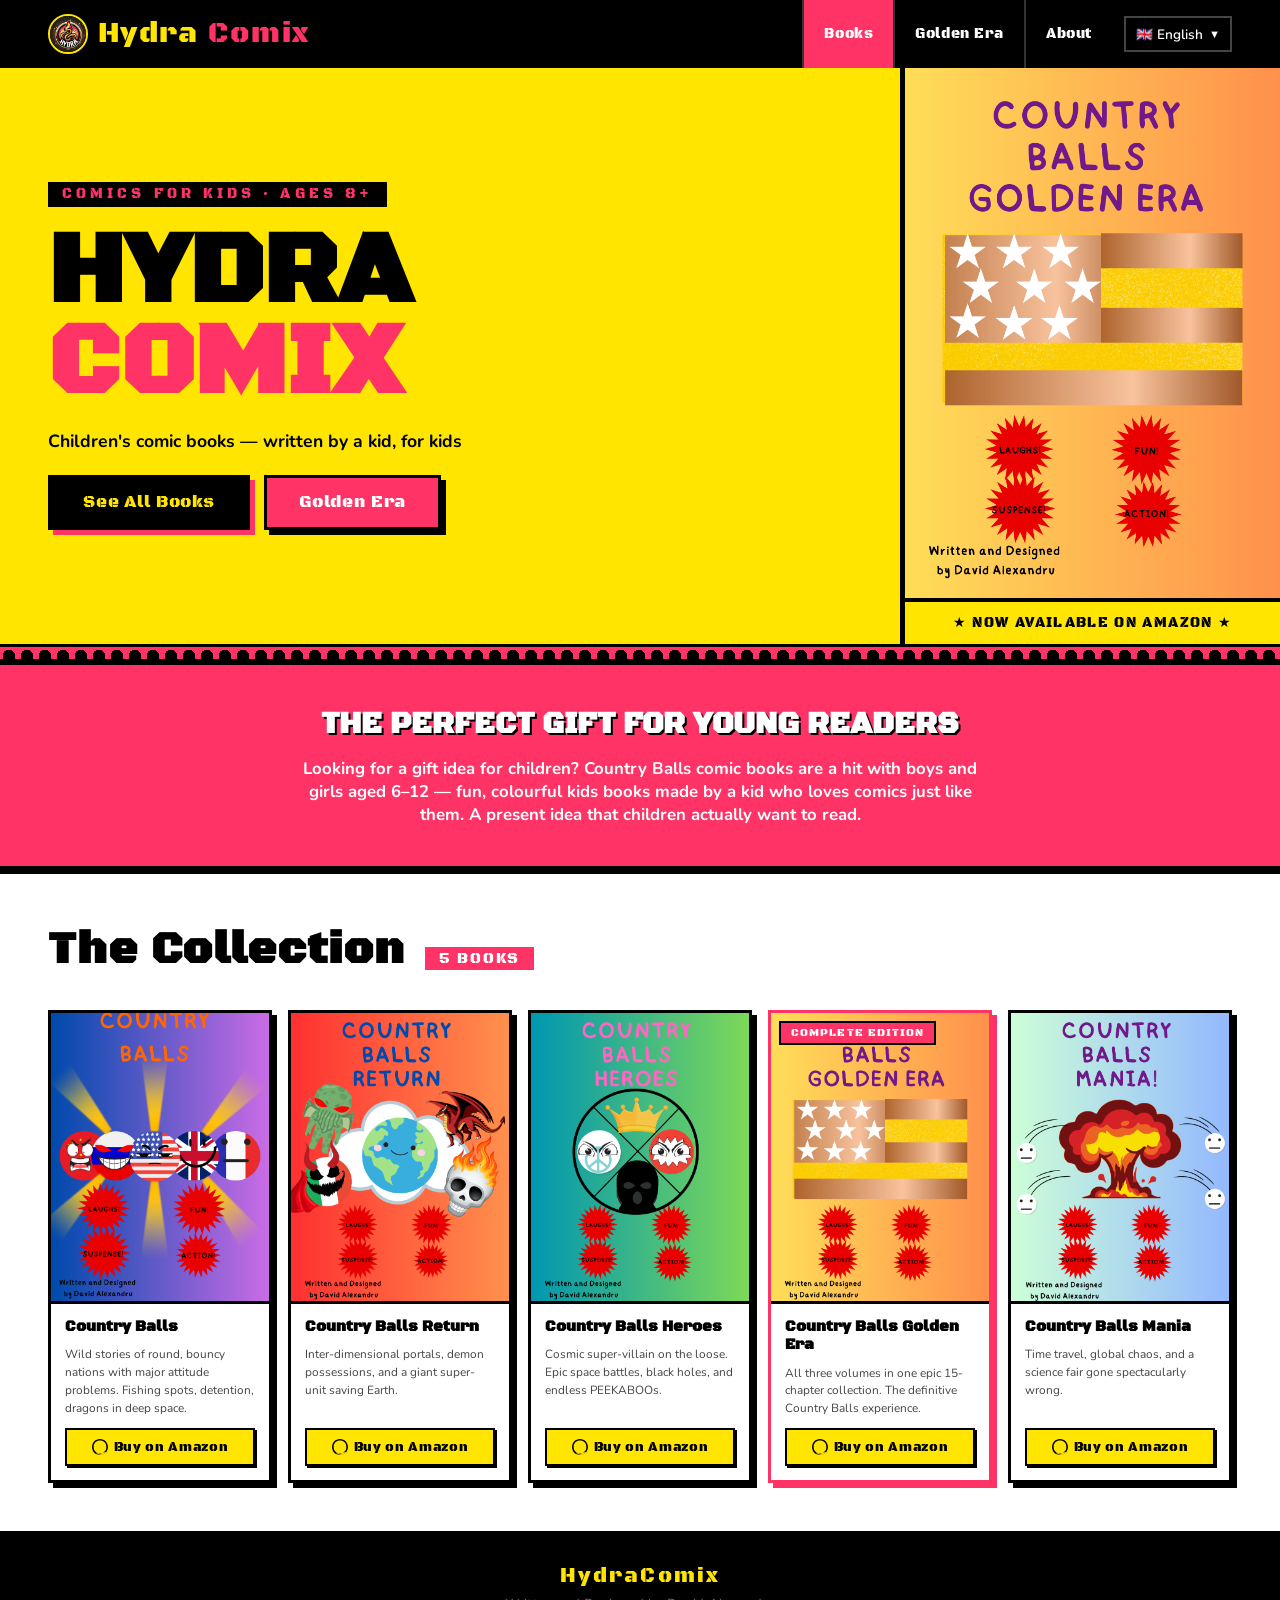
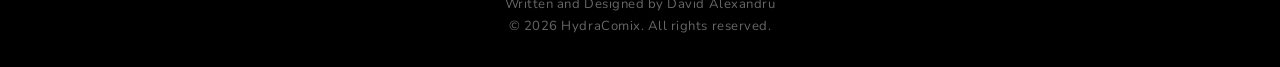
==== commit 3f9437f1: "Add full SEO layer: meta tags, structured data, sitemap, robots.txt, gift keywords - Rewrote <title>" ====
--- a/index.html
+++ b/index.html
@@ -3,8 +3,101 @@
 <head>
   <meta charset="UTF-8" />
   <meta name="viewport" content="width=device-width, initial-scale=1.0" />
-  <title>HydraComix — Country Balls Comic Series</title>
-  <meta name="description" content="HydraComix — comic books written and designed by David Alexandru. Featuring the Country Balls series: laugh-out-loud adventures with personified national flags." />
+  <title>HydraComix — Comic Books for Kids | Gift Ideas for Children, Boys &amp; Girls</title>
+  <meta name="description" content="HydraComix offers fun comic books for kids by young author David Alexandru. Country Balls series — a perfect gift idea for children, boys and girls aged 6–12." />
+  <link rel="canonical" href="https://ioanas78.github.io/hydra-comix-website/" />
+  <!-- Open Graph -->
+  <meta property="og:type" content="website" />
+  <meta property="og:site_name" content="HydraComix" />
+  <meta property="og:title" content="HydraComix — Comic Books for Kids | Gift Ideas for Children, Boys &amp; Girls" />
+  <meta property="og:description" content="HydraComix offers fun comic books for kids by young author David Alexandru. Country Balls series — a perfect gift idea for children, boys and girls aged 6–12." />
+  <meta property="og:url" content="https://ioanas78.github.io/hydra-comix-website/" />
+  <meta property="og:image" content="https://ioanas78.github.io/hydra-comix-website/front%20covers/CountryBalls%20Golden%20Era%20-%20front%20cover.png" />
+  <meta property="og:image:alt" content="Country Balls Golden Era — children comic book by HydraComix" />
+  <!-- Twitter Card -->
+  <meta name="twitter:card" content="summary_large_image" />
+  <meta name="twitter:title" content="HydraComix — Comic Books for Kids | Gift Ideas for Children, Boys &amp; Girls" />
+  <!-- JSON-LD: Organization -->
+  <script type="application/ld+json">
+  {
+    "@context": "https://schema.org",
+    "@type": "Organization",
+    "name": "HydraComix",
+    "url": "https://ioanas78.github.io/hydra-comix-website/",
+    "sameAs": ["https://github.com/ioanas78/hydra-comix-website"]
+  }
+  </script>
+  <!-- JSON-LD: Book list -->
+  <script type="application/ld+json">
+  {
+    "@context": "https://schema.org",
+    "@type": "ItemList",
+    "name": "Country Balls Children's Comic Books",
+    "description": "Comic books for kids by David Alexandru — a perfect gift idea for children, boys and girls aged 6–12.",
+    "itemListElement": [
+      {
+        "@type": "ListItem", "position": 1,
+        "item": {
+          "@type": "Book",
+          "name": "Country Balls",
+          "author": {"@type": "Person", "name": "David Alexandru"},
+          "genre": "Children's Comic Book",
+          "audience": {"@type": "Audience", "audienceType": "Children"},
+          "url": "https://www.amazon.co.uk/Country-Balls-David-Alexandru/dp/B0DRYSM7GJ/",
+          "image": "https://ioanas78.github.io/hydra-comix-website/front%20covers/CountryBalls%20-%20front%20cover.png"
+        }
+      },
+      {
+        "@type": "ListItem", "position": 2,
+        "item": {
+          "@type": "Book",
+          "name": "Country Balls Return",
+          "author": {"@type": "Person", "name": "David Alexandru"},
+          "genre": "Children's Comic Book",
+          "audience": {"@type": "Audience", "audienceType": "Children"},
+          "url": "https://www.amazon.co.uk/Country-Balls-Return/dp/B0DSSZMV83/",
+          "image": "https://ioanas78.github.io/hydra-comix-website/front%20covers/CountryBalls%20Return%20-%20front%20cover.png"
+        }
+      },
+      {
+        "@type": "ListItem", "position": 3,
+        "item": {
+          "@type": "Book",
+          "name": "Country Balls Heroes",
+          "author": {"@type": "Person", "name": "David Alexandru"},
+          "genre": "Children's Comic Book",
+          "audience": {"@type": "Audience", "audienceType": "Children"},
+          "url": "https://www.amazon.co.uk/Country-Balls-Heroes/dp/B0DWKBCD7X/",
+          "image": "https://ioanas78.github.io/hydra-comix-website/front%20covers/CountryBalls%20Heroes%20-%20front%20cover.png"
+        }
+      },
+      {
+        "@type": "ListItem", "position": 4,
+        "item": {
+          "@type": "Book",
+          "name": "Country Balls Golden Era",
+          "author": {"@type": "Person", "name": "David Alexandru"},
+          "genre": "Children's Comic Book",
+          "audience": {"@type": "Audience", "audienceType": "Children"},
+          "url": "https://www.amazon.co.uk/Country-Balls-Golden-Era/dp/B0DZVQ4DCX/",
+          "image": "https://ioanas78.github.io/hydra-comix-website/front%20covers/CountryBalls%20Golden%20Era%20-%20front%20cover.png"
+        }
+      },
+      {
+        "@type": "ListItem", "position": 5,
+        "item": {
+          "@type": "Book",
+          "name": "Country Balls Mania",
+          "author": {"@type": "Person", "name": "David Alexandru"},
+          "genre": "Children's Comic Book",
+          "audience": {"@type": "Audience", "audienceType": "Children"},
+          "url": "https://www.amazon.co.uk/Country-Balls-Mania-David-Alexandru/dp/B0GJPTJBG5/",
+          "image": "https://ioanas78.github.io/hydra-comix-website/front%20covers/CountryBalls%20Mania%20-%20front%20cover.png"
+        }
+      }
+    ]
+  }
+  </script>
   <link rel="preconnect" href="https://fonts.googleapis.com" />
   <link rel="preconnect" href="https://fonts.gstatic.com" crossorigin />
   <link rel="stylesheet" href="styles.css" />
@@ -13,7 +106,10 @@
 
   <!-- ── Navbar ── -->
   <nav class="navbar">
-    <a class="nav-brand" href="index.html">Hydra<span>Comix</span></a>
+    <a class="nav-brand" href="index.html">
+      <img src="HydraComix-logo.jpg" alt="HydraComix logo" class="nav-brand-logo" />
+      Hydra<span>Comix</span>
+    </a>
 
     <ul class="nav-links" id="nav-links">
       <li><a href="index.html" class="active" data-i18n="nav.books">Books</a></li>
@@ -63,6 +159,12 @@
   <!-- ── Dot strip decoration ── -->
   <div class="dot-strip"></div>
 
+  <!-- ── Gift Callout ── -->
+  <section class="gift-callout">
+    <h2 data-i18n="gift.title">The Perfect Gift for Young Readers</h2>
+    <p data-i18n="gift.text">Looking for a gift idea for children? Country Balls comic books are a hit with boys and girls aged 6–12 — fun, colourful kids books made by a kid who loves comics just like them. A present idea that children actually want to read.</p>
+  </section>
+
   <!-- ── Books Section ── -->
   <section class="books-section" id="books">
     <div class="books-header">
--- a/styles.css
+++ b/styles.css
@@ -83,6 +83,18 @@
   letter-spacing: 0.05em;
   flex: 1;
   text-decoration: none;
+  display: flex;
+  align-items: center;
+  gap: 10px;
+}
+
+.nav-brand-logo {
+  width: 40px;
+  height: 40px;
+  object-fit: cover;
+  border-radius: 50%;
+  border: 2px solid var(--yellow);
+  flex-shrink: 0;
 }
 
 .nav-brand span { color: var(--pink); }
@@ -208,11 +220,11 @@
 .hero {
   display: grid;
   grid-template-columns: 1fr 380px;
-  min-height: 420px;
+  min-height: 240px;
 }
 
 .hero-left {
-  padding: 56px 48px;
+  padding: 20px 48px;
   display: flex;
   flex-direction: column;
   justify-content: center;
@@ -326,6 +338,31 @@
   border-bottom: 3px solid var(--black);
 }
 
+/* ── Gift Callout ── */
+.gift-callout {
+  background: var(--pink);
+  border-top: 3px solid var(--black);
+  border-bottom: 3px solid var(--black);
+  text-align: center;
+  padding: 40px 24px;
+}
+.gift-callout h2 {
+  font-family: var(--font-display);
+  font-size: clamp(1.3rem, 3vw, 1.9rem);
+  color: var(--white);
+  text-shadow: 2px 2px 0 var(--black);
+  margin-bottom: 14px;
+  text-transform: uppercase;
+}
+.gift-callout p {
+  font-family: var(--font-body);
+  font-size: 1.05rem;
+  max-width: 680px;
+  margin: 0 auto;
+  color: var(--white);
+  font-weight: 700;
+}
+
 /* ── Books Section ── */
 .books-section {
   background: var(--white);
@@ -490,25 +527,24 @@
 
 /* ── About Page ── */
 .about-hero {
-  background: radial-gradient(ellipse at top, #2a1200 0%, var(--bg-dark) 70%);
-  padding: 80px 24px 48px;
+  background: var(--black);
+  padding: 64px 48px;
   text-align: center;
-  border-bottom: 2px solid var(--accent-gold);
+  border-bottom: 5px solid var(--yellow);
 }
 
 .page-title {
-  font-family: 'Bangers', cursive;
+  font-family: var(--font-display);
   font-size: clamp(2.4rem, 7vw, 5rem);
-  color: var(--text-gold);
-  text-shadow: 3px 3px 0 var(--accent-red);
-  letter-spacing: 0.04em;
-  line-height: 1.1;
-  margin-bottom: 8px;
+  color: var(--yellow);
+  line-height: 0.9;
+  margin-bottom: 12px;
 }
 
 .page-subtitle {
-  color: var(--text-muted);
-  font-size: 1rem;
+  font-size: 1.05rem;
+  font-weight: 700;
+  color: var(--pink);
 }
 
 .about-content {
@@ -518,44 +554,43 @@
 }
 
 .about-text-box {
-  background: var(--bg-card);
-  border: 2px solid var(--accent-gold);
-  border-radius: 10px;
+  background: var(--white);
+  border: var(--border-width) solid var(--black);
   padding: 40px;
-  box-shadow: 4px 4px 0 var(--accent-red);
+  box-shadow: var(--shadow-md);
 }
 
 .about-text-box p {
   margin-bottom: 18px;
   font-size: 1.05rem;
   line-height: 1.75;
-  color: var(--text-body-dk);
+  color: var(--gray-text);
 }
 
 .about-text-box p:last-child { margin-bottom: 0; }
 
 .about-text-box strong {
-  color: var(--text-gold);
-  font-weight: 700;
-}
-
-.comic-quote {
-  border-left: 4px solid var(--accent-red);
-  padding: 12px 20px;
-  margin: 24px 0;
-  background: rgba(204,34,0,0.06);
-  border-radius: 0 8px 8px 0;
-  font-size: 1.1rem;
-  font-style: italic;
-  color: var(--accent-gold);
-}
+  color: var(--black);
+  font-weight: 800;
+}
+
+.about-text-box h2 {
+  font-family: var(--font-display);
+  font-size: clamp(1.1rem, 2.5vw, 1.5rem);
+  color: var(--black);
+  text-transform: uppercase;
+  margin: 32px 0 14px;
+  padding-bottom: 6px;
+  border-bottom: 3px solid var(--yellow);
+}
+
+.about-text-box h2:first-child { margin-top: 0; }
 
 /* ── Golden Era Page ── */
 .golden-hero {
-  background: radial-gradient(ellipse at center, #3a2400 0%, var(--bg-dark) 65%);
-  padding: 80px 24px 48px;
-  text-align: center;
-  border-bottom: 2px solid var(--accent-gold);
+  background: var(--black);
+  padding: 64px 48px;
+  border-bottom: 5px solid var(--yellow);
   display: flex;
   flex-direction: column;
   align-items: center;
@@ -573,24 +608,23 @@
 .golden-cover {
   width: 200px;
   flex-shrink: 0;
-  border: 3px solid var(--accent-gold);
-  border-radius: 10px;
-  box-shadow: 6px 6px 0 var(--accent-red), var(--glow-gold);
+  border: var(--border-width) solid var(--yellow);
+  box-shadow: var(--shadow-pink-lg);
 }
 
 .golden-hero-text { text-align: left; }
-.golden-hero-text .page-title { text-align: left; }
+.golden-hero-text .page-title { text-align: left; color: var(--yellow); }
 
 .golden-tagline {
-  font-family: 'Bangers', cursive;
-  font-size: 1.4rem;
-  color: var(--accent-orange);
+  font-family: var(--font-display);
+  font-size: 1.1rem;
+  color: var(--pink);
   letter-spacing: 0.06em;
-  margin-bottom: 16px;
+  margin-bottom: 12px;
 }
 
 .golden-meta {
-  color: var(--text-muted);
+  color: #888;
   font-size: 0.95rem;
 }
 
@@ -598,44 +632,41 @@
   margin-top: 16px;
   font-size: 1rem;
   line-height: 1.7;
-  color: var(--text-body-dk);
+  color: #bbb;
   max-width: 520px;
 }
 
 /* ── Video Section ── */
 .video-section {
-  background: var(--bg-section);
-  padding: 64px 24px;
+  background: var(--white);
+  padding: 64px 48px;
   text-align: center;
-  border-top: 1px solid rgba(245,166,35,0.2);
-  border-bottom: 1px solid rgba(245,166,35,0.2);
+  border-top: 5px solid var(--black);
+  border-bottom: 5px solid var(--black);
 }
 
 .section-title {
-  font-family: 'Bangers', cursive;
+  font-family: var(--font-display);
   font-size: clamp(2rem, 5vw, 3.2rem);
-  color: var(--text-gold);
+  color: var(--black);
   text-align: center;
   margin-bottom: 12px;
-  letter-spacing: 0.04em;
-  text-shadow: 3px 3px 0 var(--accent-red), 0 0 30px rgba(255,215,0,0.3);
+  letter-spacing: 0.02em;
 }
 
 .section-divider {
   width: 80px;
   height: 4px;
-  background: linear-gradient(90deg, var(--accent-red), var(--accent-gold));
-  border-radius: 2px;
+  background: var(--pink);
   margin: 0 auto 48px;
 }
 
 .video-wrap {
   max-width: 860px;
   margin: 0 auto;
-  border: 3px solid var(--accent-gold);
-  border-radius: 10px;
+  border: var(--border-width) solid var(--black);
   overflow: hidden;
-  box-shadow: 6px 6px 0 var(--accent-red), var(--glow-gold);
+  box-shadow: var(--shadow-md);
 }
 
 .video-wrap video {
@@ -646,53 +677,9 @@
 
 /* ── Chapter Gallery ── */
 .chapters-section {
-  padding: 64px 24px;
-  max-width: 1300px;
-  margin: 0 auto;
-}
-
-.chapters-grid {
-  display: grid;
-  grid-template-columns: repeat(auto-fill, minmax(280px, 1fr));
-  gap: 24px;
-}
-
-.chapter-card {
-  background: var(--bg-card);
-  border: 2px solid rgba(245,166,35,0.4);
-  border-radius: 10px;
-  overflow: hidden;
-  transition: transform 0.2s, border-color 0.2s, box-shadow 0.2s;
-}
-
-.chapter-card:hover {
-  transform: translateY(-4px);
-  border-color: var(--accent-gold);
-  box-shadow: 4px 4px 0 var(--accent-red);
-}
-
-.chapter-img-wrap {
-  aspect-ratio: 4/3;
-  overflow: hidden;
-  background: #0d0804;
-}
-
-.chapter-img-wrap img {
-  width: 100%;
-  height: 100%;
-  object-fit: cover;
-  transition: transform 0.3s;
-}
-
-.chapter-card:hover .chapter-img-wrap img { transform: scale(1.05); }
-
-.chapter-label {
-  padding: 10px 14px;
-  font-family: 'Bangers', cursive;
-  font-size: 1.05rem;
-  color: var(--accent-gold);
-  letter-spacing: 0.05em;
-  border-top: 1px solid rgba(245,166,35,0.2);
+  background: var(--white);
+  padding: 64px 48px;
+  border-top: 5px solid var(--black);
 }
 
 /* ── Peek Inside stack ── */
@@ -735,14 +722,20 @@
   }
   .hamburger { display: flex; }
   .lang-dropdown { display: none; }
-  .hero-left { padding: 40px 20px; }
+  .hero-left { padding: 16px 20px; }
   .books-section { padding: 32px 20px; }
   .books-grid { grid-template-columns: repeat(2, 1fr); gap: 12px; }
 
+  .golden-hero { padding: 48px 20px; }
   .golden-hero-inner { flex-direction: column; text-align: center; }
   .golden-hero-text .page-title { text-align: center; }
+  .golden-hero-text { text-align: center; }
+  .golden-desc { max-width: 100%; }
   .golden-cover { width: 160px; }
+  .about-hero { padding: 48px 20px; }
   .about-text-box { padding: 24px; }
+  .video-section { padding: 48px 20px; }
+  .chapters-section { padding: 48px 20px; }
 }
 
 @media (max-width: 480px) {
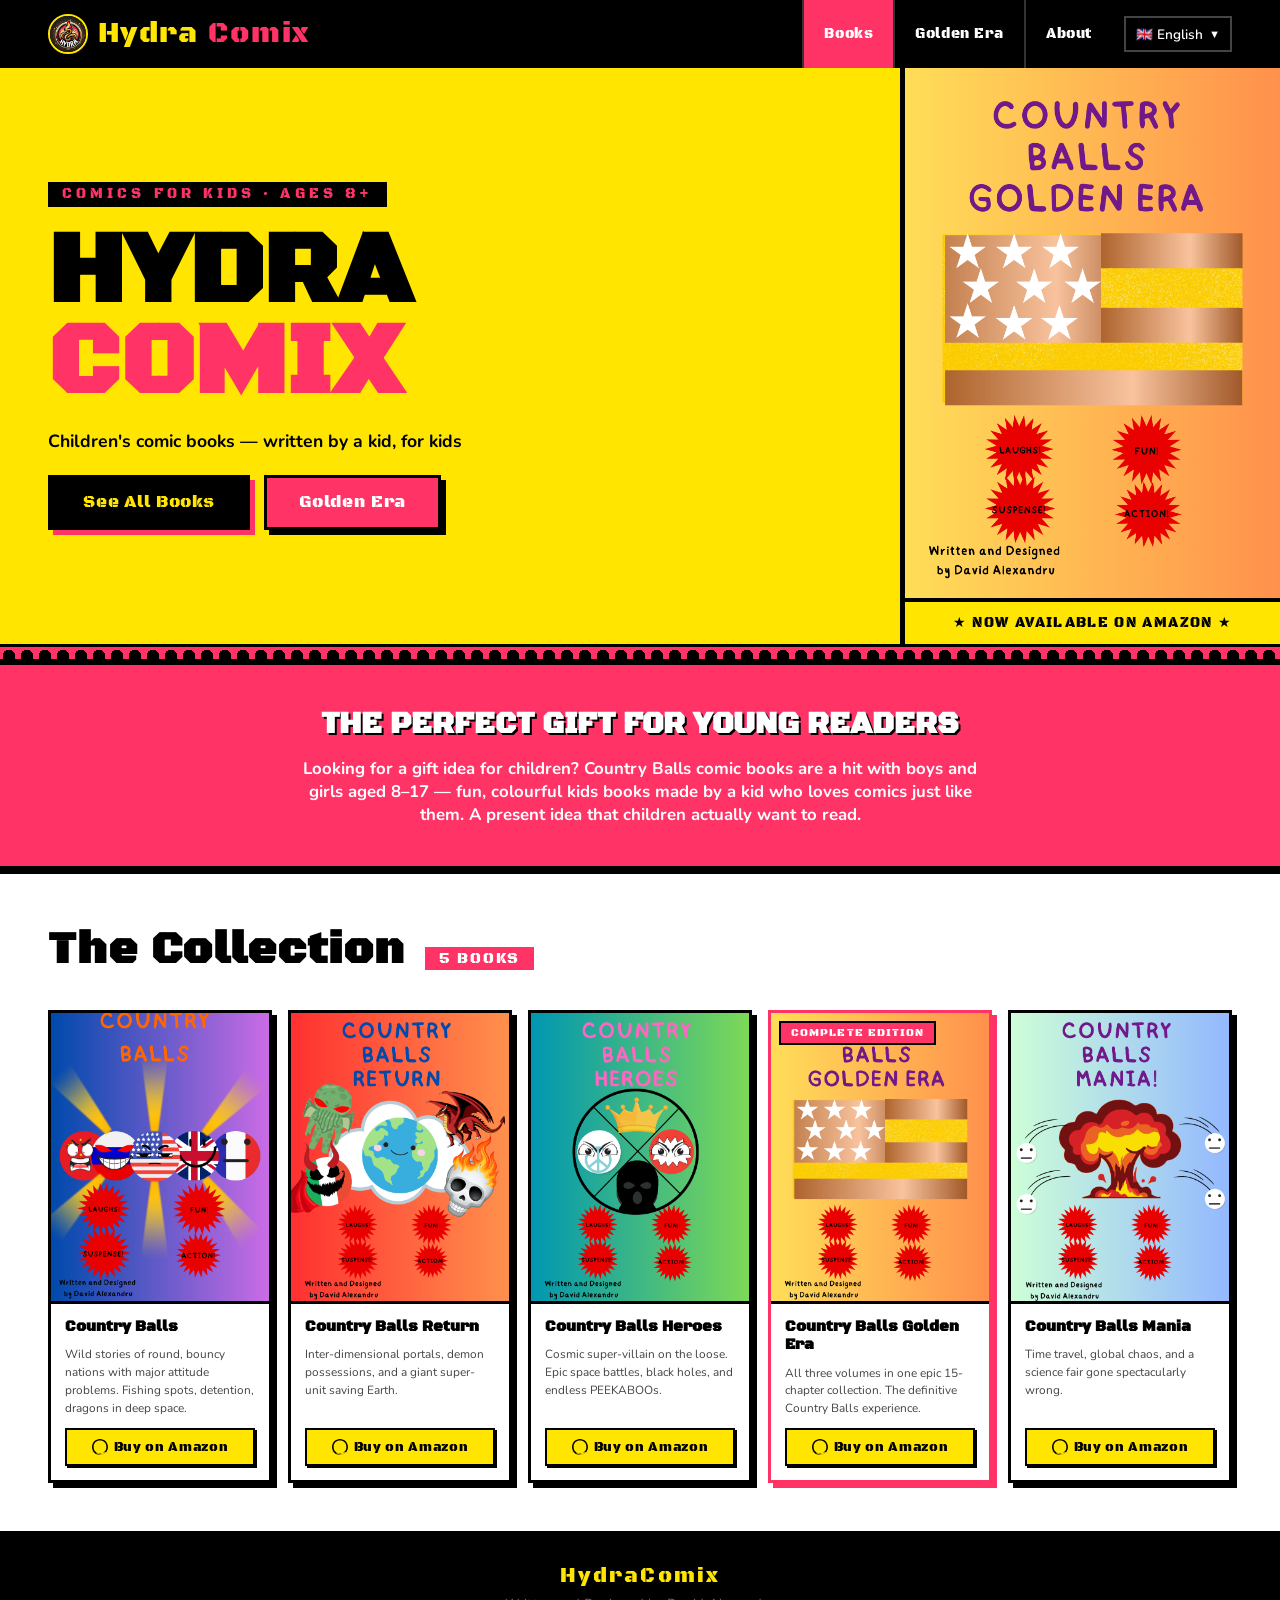
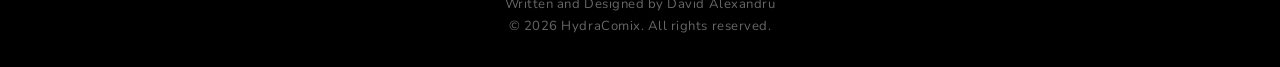
==== commit 8e838aee: "Update target age bracket from 6-12 to 8-17 across all SEO content Co-Authored-By: Claude Sonnet 4.6" ====
--- a/index.html
+++ b/index.html
@@ -4,13 +4,13 @@
   <meta charset="UTF-8" />
   <meta name="viewport" content="width=device-width, initial-scale=1.0" />
   <title>HydraComix — Comic Books for Kids | Gift Ideas for Children, Boys &amp; Girls</title>
-  <meta name="description" content="HydraComix offers fun comic books for kids by young author David Alexandru. Country Balls series — a perfect gift idea for children, boys and girls aged 6–12." />
+  <meta name="description" content="HydraComix offers fun comic books for kids by young author David Alexandru. Country Balls series — a perfect gift idea for children, boys and girls aged 8–17." />
   <link rel="canonical" href="https://ioanas78.github.io/hydra-comix-website/" />
   <!-- Open Graph -->
   <meta property="og:type" content="website" />
   <meta property="og:site_name" content="HydraComix" />
   <meta property="og:title" content="HydraComix — Comic Books for Kids | Gift Ideas for Children, Boys &amp; Girls" />
-  <meta property="og:description" content="HydraComix offers fun comic books for kids by young author David Alexandru. Country Balls series — a perfect gift idea for children, boys and girls aged 6–12." />
+  <meta property="og:description" content="HydraComix offers fun comic books for kids by young author David Alexandru. Country Balls series — a perfect gift idea for children, boys and girls aged 8–17." />
   <meta property="og:url" content="https://ioanas78.github.io/hydra-comix-website/" />
   <meta property="og:image" content="https://ioanas78.github.io/hydra-comix-website/front%20covers/CountryBalls%20Golden%20Era%20-%20front%20cover.png" />
   <meta property="og:image:alt" content="Country Balls Golden Era — children comic book by HydraComix" />
@@ -33,7 +33,7 @@
     "@context": "https://schema.org",
     "@type": "ItemList",
     "name": "Country Balls Children's Comic Books",
-    "description": "Comic books for kids by David Alexandru — a perfect gift idea for children, boys and girls aged 6–12.",
+    "description": "Comic books for kids by David Alexandru — a perfect gift idea for children, boys and girls aged 8–17.",
     "itemListElement": [
       {
         "@type": "ListItem", "position": 1,
@@ -162,7 +162,7 @@
   <!-- ── Gift Callout ── -->
   <section class="gift-callout">
     <h2 data-i18n="gift.title">The Perfect Gift for Young Readers</h2>
-    <p data-i18n="gift.text">Looking for a gift idea for children? Country Balls comic books are a hit with boys and girls aged 6–12 — fun, colourful kids books made by a kid who loves comics just like them. A present idea that children actually want to read.</p>
+    <p data-i18n="gift.text">Looking for a gift idea for children? Country Balls comic books are a hit with boys and girls aged 8–17 — fun, colourful kids books made by a kid who loves comics just like them. A present idea that children actually want to read.</p>
   </section>
 
   <!-- ── Books Section ── -->
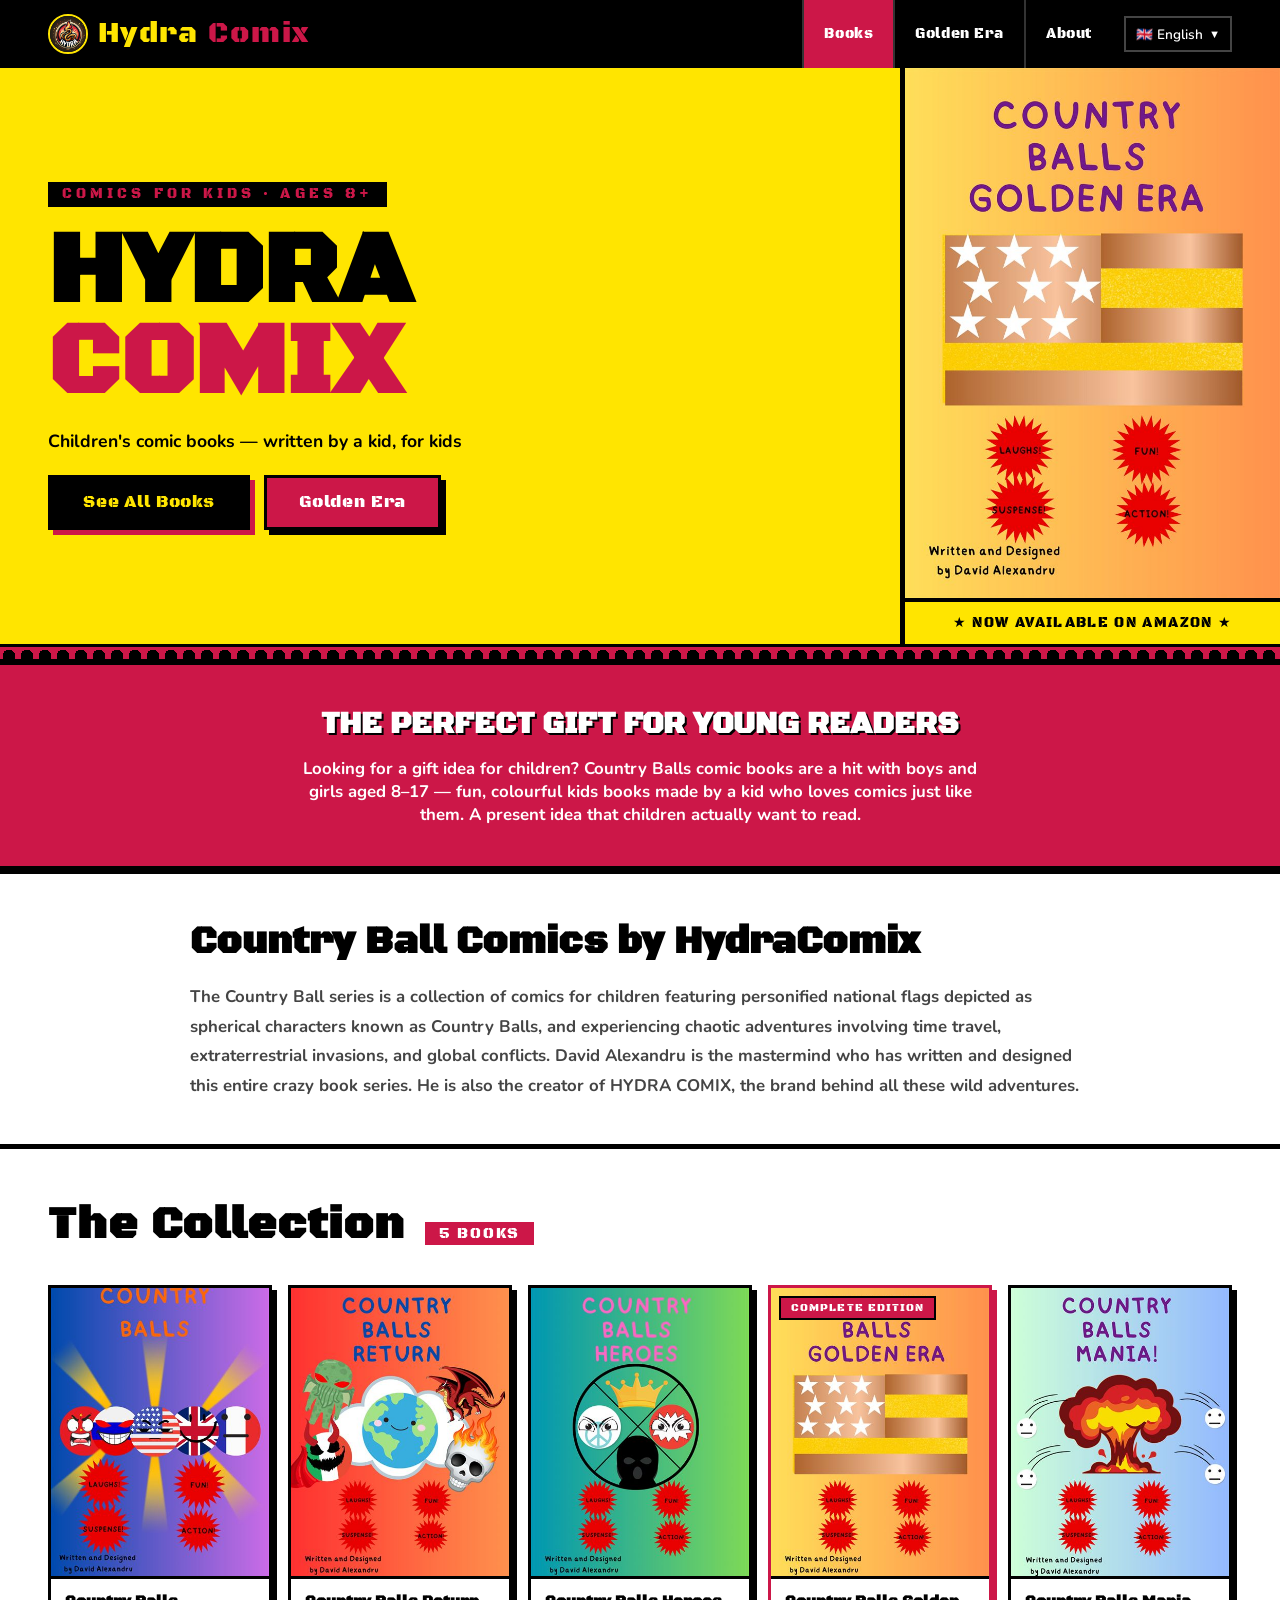
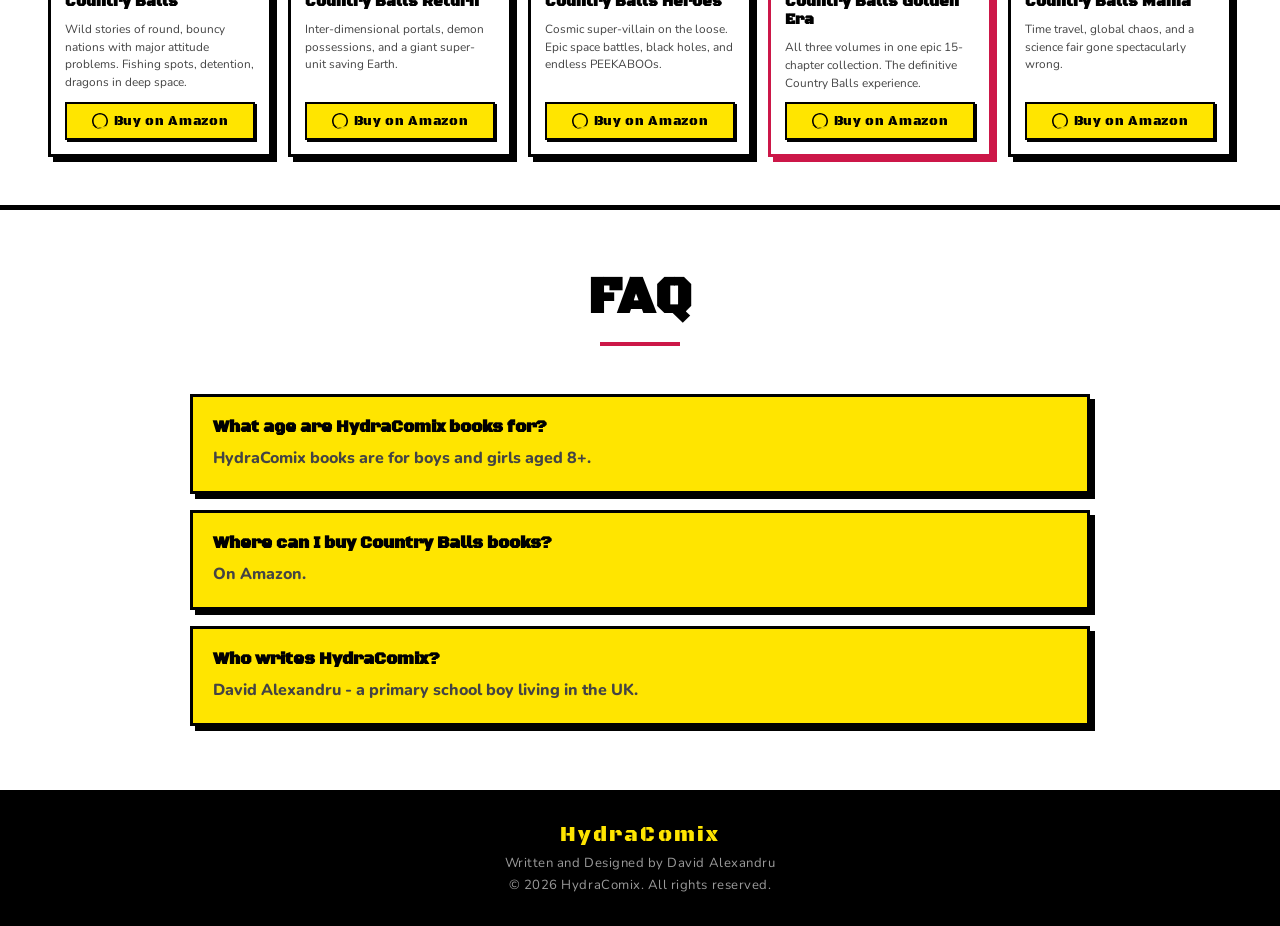
==== commit 57f7cca0: "Improve SEO accessibility and performance" ====
--- a/index.html
+++ b/index.html
@@ -12,11 +12,15 @@
   <meta property="og:title" content="HydraComix — Comic Books for Kids | Gift Ideas for Children, Boys &amp; Girls" />
   <meta property="og:description" content="HydraComix offers fun comic books for kids by young author David Alexandru. Country Balls series — a perfect gift idea for children, boys and girls aged 8–17." />
   <meta property="og:url" content="https://ioanas78.github.io/hydra-comix-website/" />
-  <meta property="og:image" content="https://ioanas78.github.io/hydra-comix-website/front%20covers/CountryBalls%20Golden%20Era%20-%20front%20cover.png" />
-  <meta property="og:image:alt" content="Country Balls Golden Era — children comic book by HydraComix" />
+  <meta property="og:image" content="https://ioanas78.github.io/hydra-comix-website/assets/images/social/hydracomix-og.jpg" />
+  <meta property="og:image:alt" content="HydraComix Country Balls comic books for kids by David Alexandru" />
   <!-- Twitter Card -->
   <meta name="twitter:card" content="summary_large_image" />
   <meta name="twitter:title" content="HydraComix — Comic Books for Kids | Gift Ideas for Children, Boys &amp; Girls" />
+  <meta name="twitter:description" content="HydraComix offers fun comic books for kids by young author David Alexandru. Country Balls series — a perfect gift idea for children, boys and girls aged 8–17." />
+  <meta name="twitter:image" content="https://ioanas78.github.io/hydra-comix-website/assets/images/social/hydracomix-og.jpg" />
+  <meta property="og:image:width" content="1200" />
+  <meta property="og:image:height" content="630" />
   <!-- JSON-LD: Organization -->
   <script type="application/ld+json">
   {
@@ -24,6 +28,7 @@
     "@type": "Organization",
     "name": "HydraComix",
     "url": "https://ioanas78.github.io/hydra-comix-website/",
+    "logo": "https://ioanas78.github.io/hydra-comix-website/assets/images/hydracomix-logo.jpg",
     "sameAs": ["https://github.com/ioanas78/hydra-comix-website"]
   }
   </script>
@@ -42,9 +47,15 @@
           "name": "Country Balls",
           "author": {"@type": "Person", "name": "David Alexandru"},
           "genre": "Children's Comic Book",
+          "inLanguage": "en",
           "audience": {"@type": "Audience", "audienceType": "Children"},
           "url": "https://www.amazon.co.uk/Country-Balls-David-Alexandru/dp/B0DRYSM7GJ/",
-          "image": "https://ioanas78.github.io/hydra-comix-website/front%20covers/CountryBalls%20-%20front%20cover.png"
+          "image": "https://ioanas78.github.io/hydra-comix-website/assets/images/covers/country-balls-cover.jpg",
+          "offers": {
+            "@type": "Offer",
+            "url": "https://www.amazon.co.uk/Country-Balls-David-Alexandru/dp/B0DRYSM7GJ/",
+            "availability": "https://schema.org/InStock"
+          }
         }
       },
       {
@@ -54,9 +65,15 @@
           "name": "Country Balls Return",
           "author": {"@type": "Person", "name": "David Alexandru"},
           "genre": "Children's Comic Book",
+          "inLanguage": "en",
           "audience": {"@type": "Audience", "audienceType": "Children"},
           "url": "https://www.amazon.co.uk/Country-Balls-Return/dp/B0DSSZMV83/",
-          "image": "https://ioanas78.github.io/hydra-comix-website/front%20covers/CountryBalls%20Return%20-%20front%20cover.png"
+          "image": "https://ioanas78.github.io/hydra-comix-website/assets/images/covers/country-balls-return-cover.jpg",
+          "offers": {
+            "@type": "Offer",
+            "url": "https://www.amazon.co.uk/Country-Balls-Return/dp/B0DSSZMV83/",
+            "availability": "https://schema.org/InStock"
+          }
         }
       },
       {
@@ -66,9 +83,15 @@
           "name": "Country Balls Heroes",
           "author": {"@type": "Person", "name": "David Alexandru"},
           "genre": "Children's Comic Book",
+          "inLanguage": "en",
           "audience": {"@type": "Audience", "audienceType": "Children"},
           "url": "https://www.amazon.co.uk/Country-Balls-Heroes/dp/B0DWKBCD7X/",
-          "image": "https://ioanas78.github.io/hydra-comix-website/front%20covers/CountryBalls%20Heroes%20-%20front%20cover.png"
+          "image": "https://ioanas78.github.io/hydra-comix-website/assets/images/covers/country-balls-heroes-cover.jpg",
+          "offers": {
+            "@type": "Offer",
+            "url": "https://www.amazon.co.uk/Country-Balls-Heroes/dp/B0DWKBCD7X/",
+            "availability": "https://schema.org/InStock"
+          }
         }
       },
       {
@@ -78,9 +101,15 @@
           "name": "Country Balls Golden Era",
           "author": {"@type": "Person", "name": "David Alexandru"},
           "genre": "Children's Comic Book",
+          "inLanguage": "en",
           "audience": {"@type": "Audience", "audienceType": "Children"},
           "url": "https://www.amazon.co.uk/Country-Balls-Golden-Era/dp/B0DZVQ4DCX/",
-          "image": "https://ioanas78.github.io/hydra-comix-website/front%20covers/CountryBalls%20Golden%20Era%20-%20front%20cover.png"
+          "image": "https://ioanas78.github.io/hydra-comix-website/assets/images/covers/country-balls-golden-era-cover.jpg",
+          "offers": {
+            "@type": "Offer",
+            "url": "https://www.amazon.co.uk/Country-Balls-Golden-Era/dp/B0DZVQ4DCX/",
+            "availability": "https://schema.org/InStock"
+          }
         }
       },
       {
@@ -90,9 +119,48 @@
           "name": "Country Balls Mania",
           "author": {"@type": "Person", "name": "David Alexandru"},
           "genre": "Children's Comic Book",
+          "inLanguage": "en",
           "audience": {"@type": "Audience", "audienceType": "Children"},
           "url": "https://www.amazon.co.uk/Country-Balls-Mania-David-Alexandru/dp/B0GJPTJBG5/",
-          "image": "https://ioanas78.github.io/hydra-comix-website/front%20covers/CountryBalls%20Mania%20-%20front%20cover.png"
+          "image": "https://ioanas78.github.io/hydra-comix-website/assets/images/covers/country-balls-mania-cover.jpg",
+          "offers": {
+            "@type": "Offer",
+            "url": "https://www.amazon.co.uk/Country-Balls-Mania-David-Alexandru/dp/B0GJPTJBG5/",
+            "availability": "https://schema.org/InStock"
+          }
+        }
+      }
+    ]
+  }
+  </script>
+  <!-- JSON-LD: FAQ -->
+  <script type="application/ld+json">
+  {
+    "@context": "https://schema.org",
+    "@type": "FAQPage",
+    "mainEntity": [
+      {
+        "@type": "Question",
+        "name": "What age are HydraComix books for?",
+        "acceptedAnswer": {
+          "@type": "Answer",
+          "text": "HydraComix books are for boys and girls aged 8+."
+        }
+      },
+      {
+        "@type": "Question",
+        "name": "Where can I buy Country Balls books?",
+        "acceptedAnswer": {
+          "@type": "Answer",
+          "text": "On Amazon."
+        }
+      },
+      {
+        "@type": "Question",
+        "name": "Who writes HydraComix?",
+        "acceptedAnswer": {
+          "@type": "Answer",
+          "text": "David Alexandru - a primary school boy living in the UK."
         }
       }
     ]
@@ -107,7 +175,7 @@
   <!-- ── Navbar ── -->
   <nav class="navbar">
     <a class="nav-brand" href="index.html">
-      <img src="HydraComix-logo.jpg" alt="HydraComix logo" class="nav-brand-logo" />
+      <img src="assets/images/hydracomix-logo.jpg" alt="HydraComix logo" class="nav-brand-logo" />
       Hydra<span>Comix</span>
     </a>
 
@@ -119,20 +187,20 @@
 
     <!-- Language dropdown -->
     <div class="lang-dropdown">
-      <button class="lang-btn" onclick="toggleLangDropdown()" aria-label="Select language">
+      <button class="lang-btn" type="button" aria-label="Select language" aria-haspopup="listbox" aria-expanded="false" aria-controls="lang-menu">
         <span id="lang-btn-label">🇬🇧 English</span>
         <span class="chevron">▼</span>
       </button>
-      <div class="lang-menu" role="listbox">
-        <div class="lang-option active" data-lang="en" role="option">🇬🇧 English</div>
-        <div class="lang-option coming-soon" data-lang="fr" role="option">🇫🇷 Français <span class="coming-soon-tag" data-i18n="lang.comingSoon">soon</span></div>
-        <div class="lang-option coming-soon" data-lang="de" role="option">🇩🇪 Deutsch <span class="coming-soon-tag" data-i18n="lang.comingSoon">soon</span></div>
-        <div class="lang-option coming-soon" data-lang="ro" role="option">🇷🇴 Română <span class="coming-soon-tag" data-i18n="lang.comingSoon">soon</span></div>
+      <div class="lang-menu" id="lang-menu" role="listbox" aria-label="Language options">
+        <button class="lang-option active" type="button" data-lang="en" role="option" aria-selected="true">🇬🇧 English</button>
+        <button class="lang-option coming-soon" type="button" data-lang="fr" role="option" aria-selected="false" disabled>🇫🇷 Français <span class="coming-soon-tag" data-i18n="lang.comingSoon">soon</span></button>
+        <button class="lang-option coming-soon" type="button" data-lang="de" role="option" aria-selected="false" disabled>🇩🇪 Deutsch <span class="coming-soon-tag" data-i18n="lang.comingSoon">soon</span></button>
+        <button class="lang-option coming-soon" type="button" data-lang="ro" role="option" aria-selected="false" disabled>🇷🇴 Română <span class="coming-soon-tag" data-i18n="lang.comingSoon">soon</span></button>
       </div>
     </div>
 
     <!-- Hamburger (mobile) -->
-    <button class="hamburger" onclick="toggleMobileNav()" aria-label="Toggle menu">
+    <button class="hamburger" type="button" aria-label="Toggle menu" aria-expanded="false" aria-controls="nav-links">
       <span></span><span></span><span></span>
     </button>
   </nav>
@@ -151,7 +219,7 @@
       </div>
     </div>
     <div class="hero-right">
-      <img src="front covers/CountryBalls Golden Era - front cover.png" alt="Country Balls Golden Era" />
+      <img src="assets/images/covers/country-balls-golden-era-cover-large.jpg" alt="Country Balls Golden Era comic book cover by David Alexandru" width="707" height="1000" fetchpriority="high" decoding="async" />
       <div class="hero-right-badge">★ NOW AVAILABLE ON AMAZON ★</div>
     </div>
   </section>
@@ -163,6 +231,11 @@
   <section class="gift-callout">
     <h2 data-i18n="gift.title">The Perfect Gift for Young Readers</h2>
     <p data-i18n="gift.text">Looking for a gift idea for children? Country Balls comic books are a hit with boys and girls aged 8–17 — fun, colourful kids books made by a kid who loves comics just like them. A present idea that children actually want to read.</p>
+  </section>
+
+  <section class="series-intro" aria-labelledby="series-intro-title">
+    <h2 id="series-intro-title">Country Ball Comics by HydraComix</h2>
+    <p>The Country Ball series is a collection of comics for children featuring personified national flags depicted as spherical characters known as Country Balls, and experiencing chaotic adventures involving time travel, extraterrestrial invasions, and global conflicts. David Alexandru is the mastermind who has written and designed this entire crazy book series. He is also the creator of HYDRA COMIX, the brand behind all these wild adventures.</p>
   </section>
 
   <!-- ── Books Section ── -->
@@ -177,7 +250,7 @@
       <!-- Book 1: Country Balls -->
       <article class="book-card">
         <div class="book-cover">
-          <img src="front covers/CountryBalls - front cover.png" alt="Country Balls book cover" loading="lazy" />
+          <img src="assets/images/covers/country-balls-cover.jpg" alt="Country Balls comic book cover by David Alexandru" width="424" height="600" loading="lazy" decoding="async" />
         </div>
         <div class="book-body">
           <h3 class="book-title">Country Balls</h3>
@@ -194,7 +267,7 @@
       <!-- Book 2: Country Balls Return -->
       <article class="book-card">
         <div class="book-cover">
-          <img src="front covers/CountryBalls Return - front cover.png" alt="Country Balls Return book cover" loading="lazy" />
+          <img src="assets/images/covers/country-balls-return-cover.jpg" alt="Country Balls Return comic book cover by David Alexandru" width="424" height="600" loading="lazy" decoding="async" />
         </div>
         <div class="book-body">
           <h3 class="book-title">Country Balls Return</h3>
@@ -211,7 +284,7 @@
       <!-- Book 3: Country Balls Heroes -->
       <article class="book-card">
         <div class="book-cover">
-          <img src="front covers/CountryBalls Heroes - front cover.png" alt="Country Balls Heroes book cover" loading="lazy" />
+          <img src="assets/images/covers/country-balls-heroes-cover.jpg" alt="Country Balls Heroes comic book cover by David Alexandru" width="424" height="600" loading="lazy" decoding="async" />
         </div>
         <div class="book-body">
           <h3 class="book-title">Country Balls Heroes</h3>
@@ -228,7 +301,7 @@
       <!-- Book 4: Country Balls Golden Era (featured) -->
       <article class="book-card featured">
         <div class="book-cover">
-          <img src="front covers/CountryBalls Golden Era - front cover.png" alt="Country Balls Golden Era book cover" loading="lazy" />
+          <img src="assets/images/covers/country-balls-golden-era-cover.jpg" alt="Country Balls Golden Era comic book cover by David Alexandru" width="424" height="600" loading="lazy" decoding="async" />
           <span class="featured-badge" data-i18n="books.featuredBadge">Complete Edition</span>
         </div>
         <div class="book-body">
@@ -246,7 +319,7 @@
       <!-- Book 5: Country Balls Mania -->
       <article class="book-card">
         <div class="book-cover">
-          <img src="front covers/CountryBalls Mania - front cover.png" alt="Country Balls Mania book cover" loading="lazy" />
+          <img src="assets/images/covers/country-balls-mania-cover.jpg" alt="Country Balls Mania comic book cover by David Alexandru" width="424" height="600" loading="lazy" decoding="async" />
         </div>
         <div class="book-body">
           <h3 class="book-title">Country Balls Mania</h3>
@@ -261,6 +334,25 @@
       </article>
 
     </div><!-- /books-grid -->
+  </section>
+
+  <section class="faq-section" aria-labelledby="faq-title">
+    <h2 id="faq-title" class="section-title">FAQ</h2>
+    <div class="section-divider"></div>
+    <div class="faq-list">
+      <article class="faq-item">
+        <h3>What age are HydraComix books for?</h3>
+        <p>HydraComix books are for boys and girls aged 8+.</p>
+      </article>
+      <article class="faq-item">
+        <h3>Where can I buy Country Balls books?</h3>
+        <p>On Amazon.</p>
+      </article>
+      <article class="faq-item">
+        <h3>Who writes HydraComix?</h3>
+        <p>David Alexandru - a primary school boy living in the UK.</p>
+      </article>
+    </div>
   </section>
 
   <!-- ── Footer ── -->
--- a/styles.css
+++ b/styles.css
@@ -9,11 +9,11 @@
 /* ── Design Tokens (Pop Art Blast) ── */
 :root {
   --yellow:         #ffe500;
-  --pink:           #ff3366;
+  --pink:           #cc1748;
   --black:          #000000;
   --white:          #ffffff;
   --gray-text:      #444444;
-  --gray-light:     #666666;
+  --gray-light:     #9a9a9a;
 
   --font-display:   'Black Ops One', cursive;
   --font-body:      'Nunito', sans-serif;
@@ -22,8 +22,8 @@
   --shadow-sm:      2px 2px 0 #000;
   --shadow-md:      5px 5px 0 #000;
   --shadow-lg:      7px 7px 0 #000;
-  --shadow-pink:    5px 5px 0 #ff3366;
-  --shadow-pink-lg: 7px 7px 0 #ff3366;
+  --shadow-pink:    5px 5px 0 var(--pink);
+  --shadow-pink-lg: 7px 7px 0 var(--pink);
 
   --nav-h:          68px;
   --radius:         0px;
@@ -63,6 +63,12 @@
 
 img { max-width: 100%; display: block; }
 a { color: inherit; text-decoration: none; }
+
+a:focus-visible,
+button:focus-visible {
+  outline: 3px solid var(--yellow);
+  outline-offset: 3px;
+}
 
 /* ── Navbar ── */
 .navbar {
@@ -172,9 +178,14 @@
   display: flex;
   align-items: center;
   gap: 10px;
+  width: 100%;
+  border: 0;
+  background: transparent;
   padding: 10px 16px;
   font-size: 0.9rem;
   font-weight: 600;
+  font-family: var(--font-body);
+  text-align: left;
   cursor: pointer;
   color: var(--white);
   transition: background 0.15s;
@@ -363,6 +374,30 @@
   font-weight: 700;
 }
 
+/* Intro copy for search and readers */
+.series-intro {
+  background: var(--white);
+  border-top: 5px solid var(--black);
+  padding: 44px 48px;
+}
+
+.series-intro h2 {
+  font-family: var(--font-display);
+  font-size: clamp(1.6rem, 4vw, 2.4rem);
+  margin: 0 auto 16px;
+  max-width: 900px;
+  color: var(--black);
+}
+
+.series-intro p {
+  max-width: 900px;
+  margin: 0 auto;
+  color: var(--gray-text);
+  font-size: 1.05rem;
+  font-weight: 700;
+  line-height: 1.75;
+}
+
 /* ── Books Section ── */
 .books-section {
   background: var(--white);
@@ -497,6 +532,58 @@
   box-shadow: 3px 3px 0 var(--black);
 }
 .btn-amazon svg { width: 16px; height: 16px; fill: currentColor; flex-shrink: 0; }
+
+.btn-amazon-large {
+  font-size: 1.2rem;
+  padding: 14px 32px;
+}
+
+.btn-amazon-inline {
+  display: inline-flex;
+  padding-inline: 36px;
+}
+
+.amazon-icon-large {
+  width: 22px;
+  height: 22px;
+  fill: currentColor;
+  flex-shrink: 0;
+}
+
+/* FAQ */
+.faq-section {
+  background: var(--white);
+  border-top: 5px solid var(--black);
+  padding: 56px 48px 64px;
+}
+
+.faq-list {
+  max-width: 900px;
+  margin: 0 auto;
+  display: grid;
+  gap: 16px;
+}
+
+.faq-item {
+  border: var(--border-width) solid var(--black);
+  box-shadow: var(--shadow-md);
+  padding: 20px;
+  background: var(--yellow);
+}
+
+.faq-item h3 {
+  font-family: var(--font-display);
+  font-size: 1.05rem;
+  margin-bottom: 8px;
+  color: var(--black);
+}
+
+.faq-item p {
+  color: var(--gray-text);
+  font-size: 1rem;
+  font-weight: 800;
+  line-height: 1.55;
+}
 
 /* ── Footer ── */
 .footer {
@@ -645,6 +732,11 @@
   border-bottom: 5px solid var(--black);
 }
 
+.video-inner {
+  max-width: 900px;
+  margin: 0 auto;
+}
+
 .section-title {
   font-family: var(--font-display);
   font-size: clamp(2rem, 5vw, 3.2rem);
@@ -692,6 +784,14 @@
 }
 
 .peek-stack img { width: 100%; display: block; }
+
+.centered-cta,
+.about-cta {
+  text-align: center;
+}
+
+.centered-cta { margin-top: 56px; }
+.about-cta { margin-top: 48px; }
 
 /* ── Responsive ── */
 @media (max-width: 900px) {
@@ -723,6 +823,7 @@
   .hamburger { display: flex; }
   .lang-dropdown { display: none; }
   .hero-left { padding: 16px 20px; }
+  .series-intro { padding: 36px 20px; }
   .books-section { padding: 32px 20px; }
   .books-grid { grid-template-columns: repeat(2, 1fr); gap: 12px; }
 
@@ -736,6 +837,7 @@
   .about-text-box { padding: 24px; }
   .video-section { padding: 48px 20px; }
   .chapters-section { padding: 48px 20px; }
+  .faq-section { padding: 44px 20px 52px; }
 }
 
 @media (max-width: 480px) {
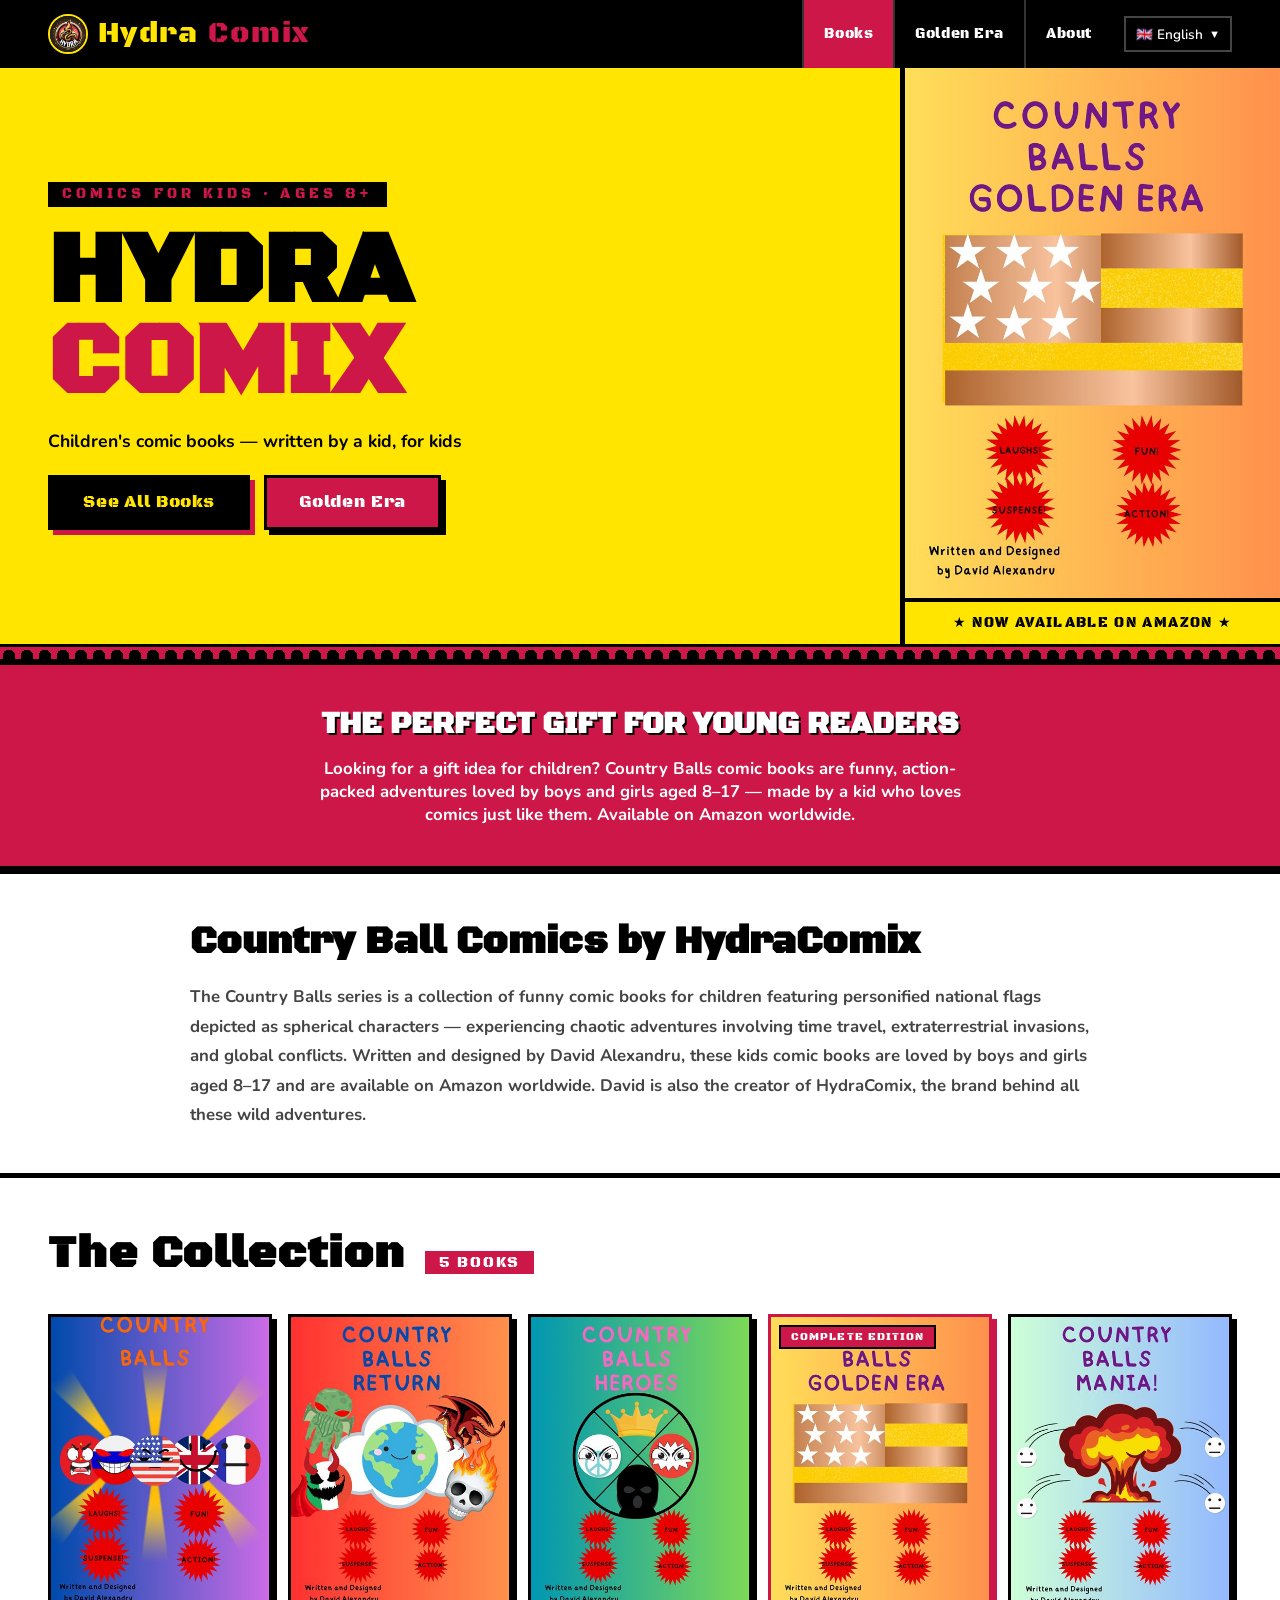
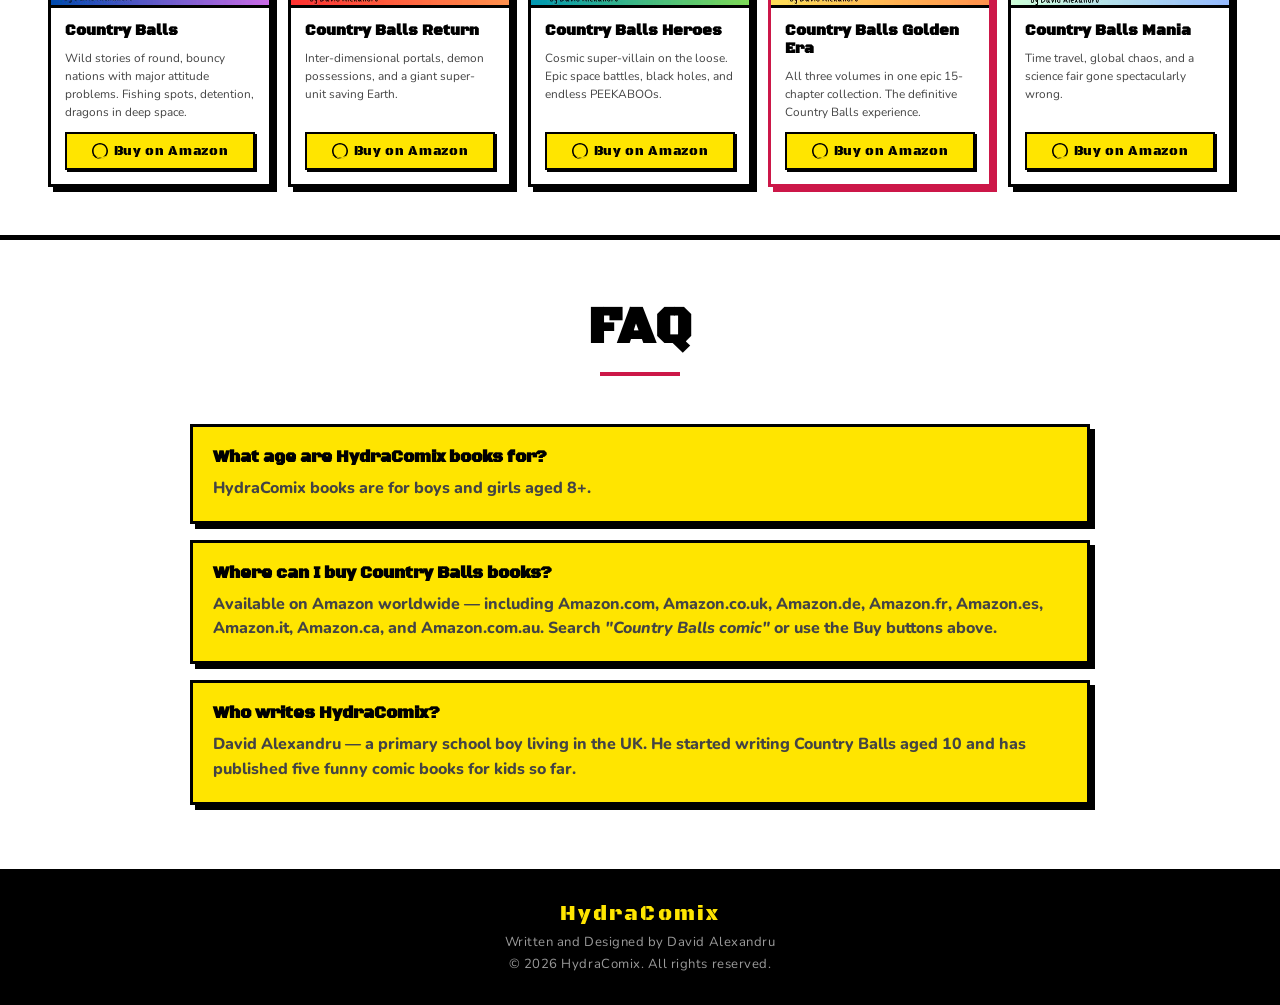
==== commit 05e6c0b6: "SEO: fix domain, extend to girls & global Amazon, add keywords - Fix critical domain mismatch: all c" ====
--- a/index.html
+++ b/index.html
@@ -3,22 +3,22 @@
 <head>
   <meta charset="UTF-8" />
   <meta name="viewport" content="width=device-width, initial-scale=1.0" />
-  <title>HydraComix — Comic Books for Kids | Gift Ideas for Children, Boys &amp; Girls</title>
-  <meta name="description" content="HydraComix offers fun comic books for kids by young author David Alexandru. Country Balls series — a perfect gift idea for children, boys and girls aged 8–17." />
-  <link rel="canonical" href="https://ioanas78.github.io/hydra-comix-website/" />
+  <title>HydraComix — Funny Comic Books for Boys &amp; Girls | Ages 8–17 | Available on Amazon</title>
+  <meta name="description" content="HydraComix brings you funny comic books for boys and girls aged 8–17. The Country Balls series by David Alexandru — a brilliant gift idea for children, available on Amazon worldwide." />
+  <link rel="canonical" href="https://www.hydra-comix.com/" />
   <!-- Open Graph -->
   <meta property="og:type" content="website" />
   <meta property="og:site_name" content="HydraComix" />
-  <meta property="og:title" content="HydraComix — Comic Books for Kids | Gift Ideas for Children, Boys &amp; Girls" />
-  <meta property="og:description" content="HydraComix offers fun comic books for kids by young author David Alexandru. Country Balls series — a perfect gift idea for children, boys and girls aged 8–17." />
-  <meta property="og:url" content="https://ioanas78.github.io/hydra-comix-website/" />
-  <meta property="og:image" content="https://ioanas78.github.io/hydra-comix-website/assets/images/social/hydracomix-og.jpg" />
+  <meta property="og:title" content="HydraComix — Funny Comic Books for Boys &amp; Girls | Ages 8–17 | Available on Amazon" />
+  <meta property="og:description" content="HydraComix brings you funny comic books for boys and girls aged 8–17. The Country Balls series by David Alexandru — a brilliant gift idea for children, available on Amazon worldwide." />
+  <meta property="og:url" content="https://www.hydra-comix.com/" />
+  <meta property="og:image" content="https://www.hydra-comix.com/assets/images/social/hydracomix-og.jpg" />
   <meta property="og:image:alt" content="HydraComix Country Balls comic books for kids by David Alexandru" />
   <!-- Twitter Card -->
   <meta name="twitter:card" content="summary_large_image" />
-  <meta name="twitter:title" content="HydraComix — Comic Books for Kids | Gift Ideas for Children, Boys &amp; Girls" />
-  <meta name="twitter:description" content="HydraComix offers fun comic books for kids by young author David Alexandru. Country Balls series — a perfect gift idea for children, boys and girls aged 8–17." />
-  <meta name="twitter:image" content="https://ioanas78.github.io/hydra-comix-website/assets/images/social/hydracomix-og.jpg" />
+  <meta name="twitter:title" content="HydraComix — Funny Comic Books for Boys &amp; Girls | Ages 8–17 | Available on Amazon" />
+  <meta name="twitter:description" content="HydraComix brings you funny comic books for boys and girls aged 8–17. The Country Balls series by David Alexandru — a brilliant gift idea for children, available on Amazon worldwide." />
+  <meta name="twitter:image" content="https://www.hydra-comix.com/assets/images/social/hydracomix-og.jpg" />
   <meta property="og:image:width" content="1200" />
   <meta property="og:image:height" content="630" />
   <!-- JSON-LD: Organization -->
@@ -27,8 +27,8 @@
     "@context": "https://schema.org",
     "@type": "Organization",
     "name": "HydraComix",
-    "url": "https://ioanas78.github.io/hydra-comix-website/",
-    "logo": "https://ioanas78.github.io/hydra-comix-website/assets/images/hydracomix-logo.jpg",
+    "url": "https://www.hydra-comix.com/",
+    "logo": "https://www.hydra-comix.com/assets/images/hydracomix-logo.jpg",
     "sameAs": ["https://github.com/ioanas78/hydra-comix-website"]
   }
   </script>
@@ -49,11 +49,11 @@
           "genre": "Children's Comic Book",
           "inLanguage": "en",
           "audience": {"@type": "Audience", "audienceType": "Children"},
-          "url": "https://www.amazon.co.uk/Country-Balls-David-Alexandru/dp/B0DRYSM7GJ/",
-          "image": "https://ioanas78.github.io/hydra-comix-website/assets/images/covers/country-balls-cover.jpg",
-          "offers": {
-            "@type": "Offer",
-            "url": "https://www.amazon.co.uk/Country-Balls-David-Alexandru/dp/B0DRYSM7GJ/",
+          "url": "https://www.amazon.com/dp/B0DRYSM7GJ/",
+          "image": "https://www.hydra-comix.com/assets/images/covers/country-balls-cover.jpg",
+          "offers": {
+            "@type": "Offer",
+            "url": "https://www.amazon.com/dp/B0DRYSM7GJ/",
             "availability": "https://schema.org/InStock"
           }
         }
@@ -67,11 +67,11 @@
           "genre": "Children's Comic Book",
           "inLanguage": "en",
           "audience": {"@type": "Audience", "audienceType": "Children"},
-          "url": "https://www.amazon.co.uk/Country-Balls-Return/dp/B0DSSZMV83/",
-          "image": "https://ioanas78.github.io/hydra-comix-website/assets/images/covers/country-balls-return-cover.jpg",
-          "offers": {
-            "@type": "Offer",
-            "url": "https://www.amazon.co.uk/Country-Balls-Return/dp/B0DSSZMV83/",
+          "url": "https://www.amazon.com/dp/B0DSSZMV83/",
+          "image": "https://www.hydra-comix.com/assets/images/covers/country-balls-return-cover.jpg",
+          "offers": {
+            "@type": "Offer",
+            "url": "https://www.amazon.com/dp/B0DSSZMV83/",
             "availability": "https://schema.org/InStock"
           }
         }
@@ -85,11 +85,11 @@
           "genre": "Children's Comic Book",
           "inLanguage": "en",
           "audience": {"@type": "Audience", "audienceType": "Children"},
-          "url": "https://www.amazon.co.uk/Country-Balls-Heroes/dp/B0DWKBCD7X/",
-          "image": "https://ioanas78.github.io/hydra-comix-website/assets/images/covers/country-balls-heroes-cover.jpg",
-          "offers": {
-            "@type": "Offer",
-            "url": "https://www.amazon.co.uk/Country-Balls-Heroes/dp/B0DWKBCD7X/",
+          "url": "https://www.amazon.com/dp/B0DWKBCD7X/",
+          "image": "https://www.hydra-comix.com/assets/images/covers/country-balls-heroes-cover.jpg",
+          "offers": {
+            "@type": "Offer",
+            "url": "https://www.amazon.com/dp/B0DWKBCD7X/",
             "availability": "https://schema.org/InStock"
           }
         }
@@ -103,11 +103,11 @@
           "genre": "Children's Comic Book",
           "inLanguage": "en",
           "audience": {"@type": "Audience", "audienceType": "Children"},
-          "url": "https://www.amazon.co.uk/Country-Balls-Golden-Era/dp/B0DZVQ4DCX/",
-          "image": "https://ioanas78.github.io/hydra-comix-website/assets/images/covers/country-balls-golden-era-cover.jpg",
-          "offers": {
-            "@type": "Offer",
-            "url": "https://www.amazon.co.uk/Country-Balls-Golden-Era/dp/B0DZVQ4DCX/",
+          "url": "https://www.amazon.com/dp/B0DZVQ4DCX/",
+          "image": "https://www.hydra-comix.com/assets/images/covers/country-balls-golden-era-cover.jpg",
+          "offers": {
+            "@type": "Offer",
+            "url": "https://www.amazon.com/dp/B0DZVQ4DCX/",
             "availability": "https://schema.org/InStock"
           }
         }
@@ -121,11 +121,11 @@
           "genre": "Children's Comic Book",
           "inLanguage": "en",
           "audience": {"@type": "Audience", "audienceType": "Children"},
-          "url": "https://www.amazon.co.uk/Country-Balls-Mania-David-Alexandru/dp/B0GJPTJBG5/",
-          "image": "https://ioanas78.github.io/hydra-comix-website/assets/images/covers/country-balls-mania-cover.jpg",
-          "offers": {
-            "@type": "Offer",
-            "url": "https://www.amazon.co.uk/Country-Balls-Mania-David-Alexandru/dp/B0GJPTJBG5/",
+          "url": "https://www.amazon.com/dp/B0GJPTJBG5/",
+          "image": "https://www.hydra-comix.com/assets/images/covers/country-balls-mania-cover.jpg",
+          "offers": {
+            "@type": "Offer",
+            "url": "https://www.amazon.com/dp/B0GJPTJBG5/",
             "availability": "https://schema.org/InStock"
           }
         }
@@ -235,7 +235,7 @@
 
   <section class="series-intro" aria-labelledby="series-intro-title">
     <h2 id="series-intro-title">Country Ball Comics by HydraComix</h2>
-    <p>The Country Ball series is a collection of comics for children featuring personified national flags depicted as spherical characters known as Country Balls, and experiencing chaotic adventures involving time travel, extraterrestrial invasions, and global conflicts. David Alexandru is the mastermind who has written and designed this entire crazy book series. He is also the creator of HYDRA COMIX, the brand behind all these wild adventures.</p>
+    <p>The Country Balls series is a collection of funny comic books for children featuring personified national flags depicted as spherical characters — experiencing chaotic adventures involving time travel, extraterrestrial invasions, and global conflicts. Written and designed by David Alexandru, these kids comic books are loved by boys and girls aged 8–17 and are available on Amazon worldwide. David is also the creator of HydraComix, the brand behind all these wild adventures.</p>
   </section>
 
   <!-- ── Books Section ── -->
@@ -256,7 +256,7 @@
           <h3 class="book-title">Country Balls</h3>
           <p class="book-desc">Wild stories of round, bouncy nations with major attitude problems. Fishing spots, detention, dragons in deep space.</p>
           <a class="btn-amazon"
-             href="https://www.amazon.co.uk/Country-Balls-David-Alexandru/dp/B0DRYSM7GJ/"
+             href="https://www.amazon.com/dp/B0DRYSM7GJ/"
              target="_blank" rel="noopener">
             <svg viewBox="0 0 24 24" xmlns="http://www.w3.org/2000/svg"><path d="M.045 18.02c.072-.116.187-.124.348-.022 3.636 2.11 7.594 3.166 11.87 3.166 2.852 0 5.668-.533 8.447-1.595l.315-.14c.138-.06.234-.1.293-.13.226-.088.39.025.293.226-.236.506-1.136 1.308-2.693 2.406-1.555 1.1-3.3 1.65-5.234 1.65-2.007 0-3.87-.527-5.585-1.583-1.715-1.055-2.955-2.345-3.72-3.873-.08-.156-.056-.28.052-.388zM12 0C5.373 0 0 5.373 0 12s5.373 12 12 12 12-5.373 12-12S18.627 0 12 0zm0 21.6C6.48 21.6 2.4 17.52 2.4 12S6.48 2.4 12 2.4 21.6 6.48 21.6 12 17.52 21.6 12 21.6z"/></svg>
             <span data-i18n="books.buyButton">Buy on Amazon</span>
@@ -273,7 +273,7 @@
           <h3 class="book-title">Country Balls Return</h3>
           <p class="book-desc">Inter-dimensional portals, demon possessions, and a giant super-unit saving Earth.</p>
           <a class="btn-amazon"
-             href="https://www.amazon.co.uk/Country-Balls-Return/dp/B0DSSZMV83/"
+             href="https://www.amazon.com/dp/B0DSSZMV83/"
              target="_blank" rel="noopener">
             <svg viewBox="0 0 24 24" xmlns="http://www.w3.org/2000/svg"><path d="M.045 18.02c.072-.116.187-.124.348-.022 3.636 2.11 7.594 3.166 11.87 3.166 2.852 0 5.668-.533 8.447-1.595l.315-.14c.138-.06.234-.1.293-.13.226-.088.39.025.293.226-.236.506-1.136 1.308-2.693 2.406-1.555 1.1-3.3 1.65-5.234 1.65-2.007 0-3.87-.527-5.585-1.583-1.715-1.055-2.955-2.345-3.72-3.873-.08-.156-.056-.28.052-.388zM12 0C5.373 0 0 5.373 0 12s5.373 12 12 12 12-5.373 12-12S18.627 0 12 0zm0 21.6C6.48 21.6 2.4 17.52 2.4 12S6.48 2.4 12 2.4 21.6 6.48 21.6 12 17.52 21.6 12 21.6z"/></svg>
             <span data-i18n="books.buyButton">Buy on Amazon</span>
@@ -290,7 +290,7 @@
           <h3 class="book-title">Country Balls Heroes</h3>
           <p class="book-desc">Cosmic super-villain on the loose. Epic space battles, black holes, and endless PEEKABOOs.</p>
           <a class="btn-amazon"
-             href="https://www.amazon.co.uk/Country-Balls-Heroes/dp/B0DWKBCD7X/"
+             href="https://www.amazon.com/dp/B0DWKBCD7X/"
              target="_blank" rel="noopener">
             <svg viewBox="0 0 24 24" xmlns="http://www.w3.org/2000/svg"><path d="M.045 18.02c.072-.116.187-.124.348-.022 3.636 2.11 7.594 3.166 11.87 3.166 2.852 0 5.668-.533 8.447-1.595l.315-.14c.138-.06.234-.1.293-.13.226-.088.39.025.293.226-.236.506-1.136 1.308-2.693 2.406-1.555 1.1-3.3 1.65-5.234 1.65-2.007 0-3.87-.527-5.585-1.583-1.715-1.055-2.955-2.345-3.72-3.873-.08-.156-.056-.28.052-.388zM12 0C5.373 0 0 5.373 0 12s5.373 12 12 12 12-5.373 12-12S18.627 0 12 0zm0 21.6C6.48 21.6 2.4 17.52 2.4 12S6.48 2.4 12 2.4 21.6 6.48 21.6 12 17.52 21.6 12 21.6z"/></svg>
             <span data-i18n="books.buyButton">Buy on Amazon</span>
@@ -308,7 +308,7 @@
           <h3 class="book-title">Country Balls Golden Era</h3>
           <p class="book-desc">All three volumes in one epic 15-chapter collection. The definitive Country Balls experience.</p>
           <a class="btn-amazon"
-             href="https://www.amazon.co.uk/Country-Balls-Golden-Era/dp/B0DZVQ4DCX/"
+             href="https://www.amazon.com/dp/B0DZVQ4DCX/"
              target="_blank" rel="noopener">
             <svg viewBox="0 0 24 24" xmlns="http://www.w3.org/2000/svg"><path d="M.045 18.02c.072-.116.187-.124.348-.022 3.636 2.11 7.594 3.166 11.87 3.166 2.852 0 5.668-.533 8.447-1.595l.315-.14c.138-.06.234-.1.293-.13.226-.088.39.025.293.226-.236.506-1.136 1.308-2.693 2.406-1.555 1.1-3.3 1.65-5.234 1.65-2.007 0-3.87-.527-5.585-1.583-1.715-1.055-2.955-2.345-3.72-3.873-.08-.156-.056-.28.052-.388zM12 0C5.373 0 0 5.373 0 12s5.373 12 12 12 12-5.373 12-12S18.627 0 12 0zm0 21.6C6.48 21.6 2.4 17.52 2.4 12S6.48 2.4 12 2.4 21.6 6.48 21.6 12 17.52 21.6 12 21.6z"/></svg>
             <span data-i18n="books.buyButton">Buy on Amazon</span>
@@ -325,7 +325,7 @@
           <h3 class="book-title">Country Balls Mania</h3>
           <p class="book-desc">Time travel, global chaos, and a science fair gone spectacularly wrong.</p>
           <a class="btn-amazon"
-             href="https://www.amazon.co.uk/Country-Balls-Mania-David-Alexandru/dp/B0GJPTJBG5/"
+             href="https://www.amazon.com/dp/B0GJPTJBG5/"
              target="_blank" rel="noopener">
             <svg viewBox="0 0 24 24" xmlns="http://www.w3.org/2000/svg"><path d="M.045 18.02c.072-.116.187-.124.348-.022 3.636 2.11 7.594 3.166 11.87 3.166 2.852 0 5.668-.533 8.447-1.595l.315-.14c.138-.06.234-.1.293-.13.226-.088.39.025.293.226-.236.506-1.136 1.308-2.693 2.406-1.555 1.1-3.3 1.65-5.234 1.65-2.007 0-3.87-.527-5.585-1.583-1.715-1.055-2.955-2.345-3.72-3.873-.08-.156-.056-.28.052-.388zM12 0C5.373 0 0 5.373 0 12s5.373 12 12 12 12-5.373 12-12S18.627 0 12 0zm0 21.6C6.48 21.6 2.4 17.52 2.4 12S6.48 2.4 12 2.4 21.6 6.48 21.6 12 17.52 21.6 12 21.6z"/></svg>
             <span data-i18n="books.buyButton">Buy on Amazon</span>
@@ -346,11 +346,11 @@
       </article>
       <article class="faq-item">
         <h3>Where can I buy Country Balls books?</h3>
-        <p>On Amazon.</p>
+        <p>Available on Amazon worldwide — including Amazon.com, Amazon.co.uk, Amazon.de, Amazon.fr, Amazon.es, Amazon.it, Amazon.ca, and Amazon.com.au. Search <em>"Country Balls comic"</em> or use the Buy buttons above.</p>
       </article>
       <article class="faq-item">
         <h3>Who writes HydraComix?</h3>
-        <p>David Alexandru - a primary school boy living in the UK.</p>
+        <p>David Alexandru — a primary school boy living in the UK. He started writing Country Balls aged 10 and has published five funny comic books for kids so far.</p>
       </article>
     </div>
   </section>
--- a/styles.css
+++ b/styles.css
@@ -694,6 +694,9 @@
 
 .golden-cover {
   width: 200px;
+  height: auto;
+  aspect-ratio: 424 / 600;
+  object-fit: contain;
   flex-shrink: 0;
   border: var(--border-width) solid var(--yellow);
   box-shadow: var(--shadow-pink-lg);
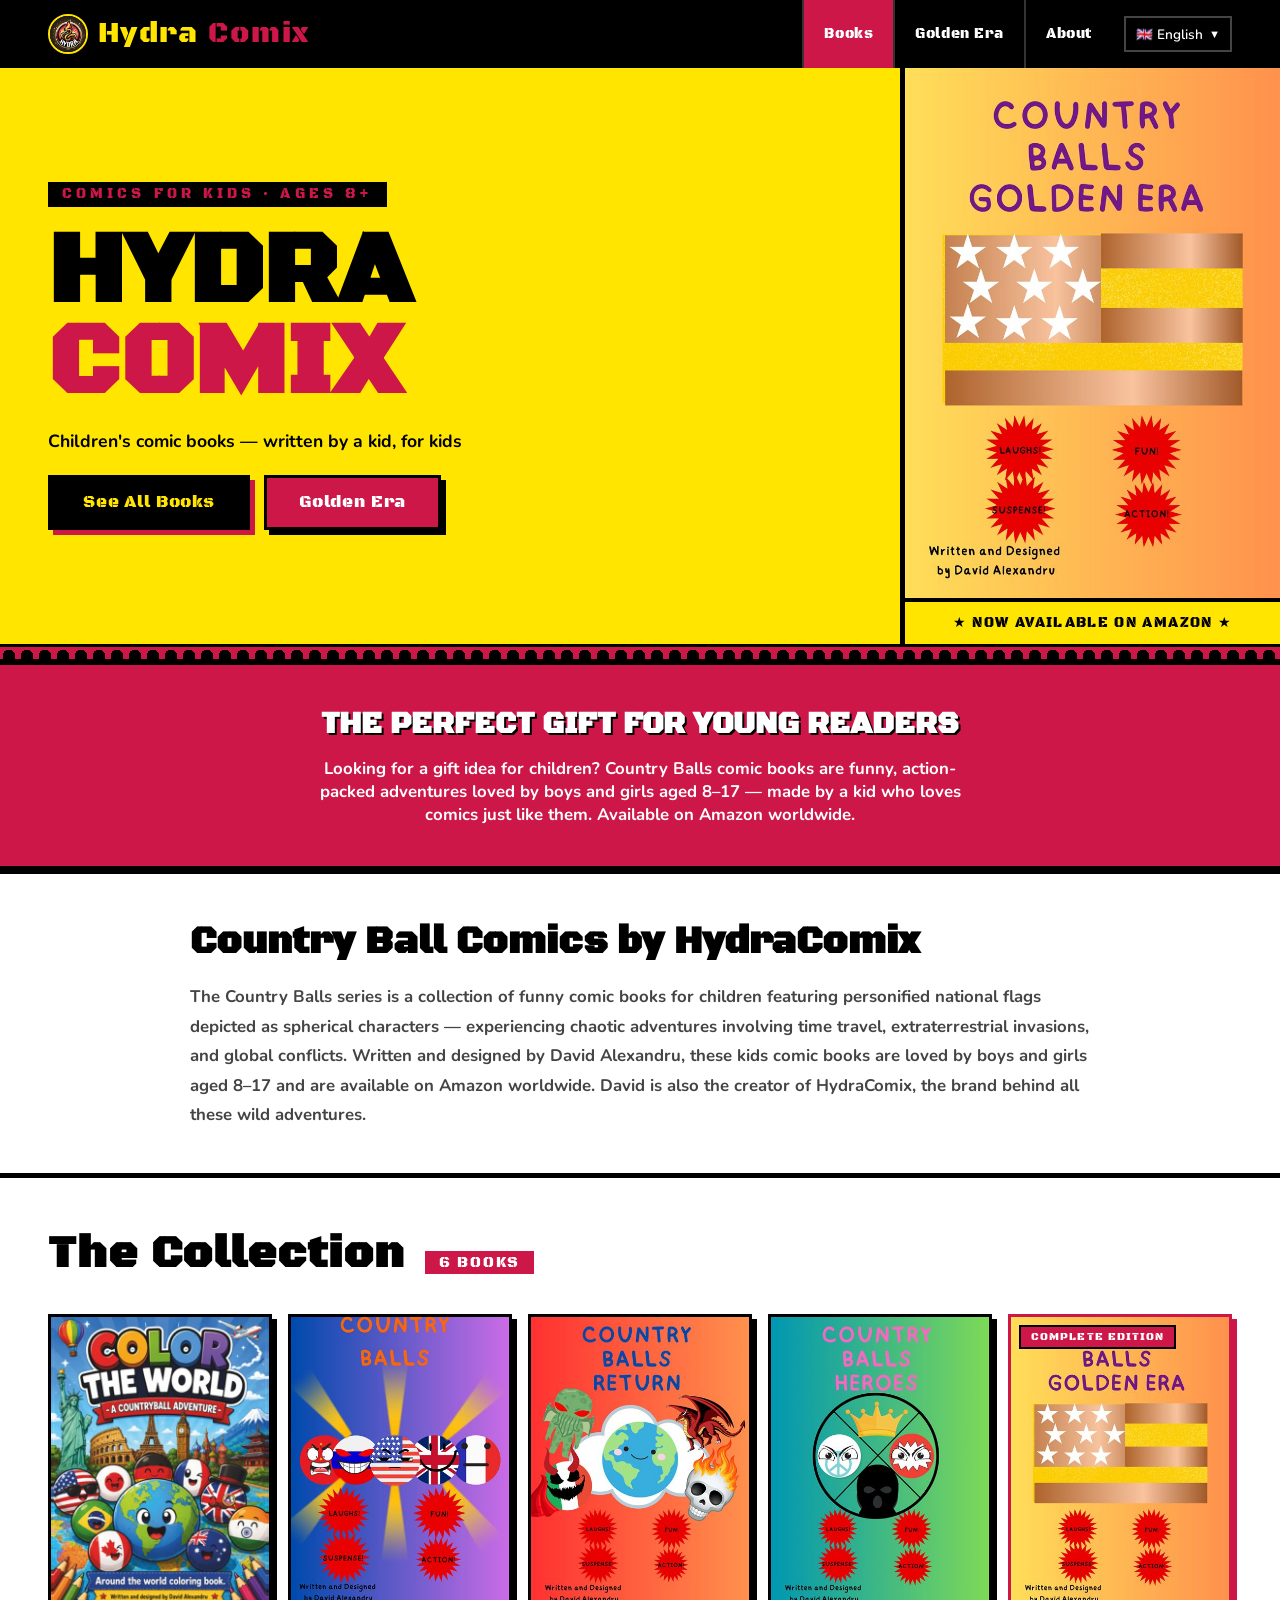
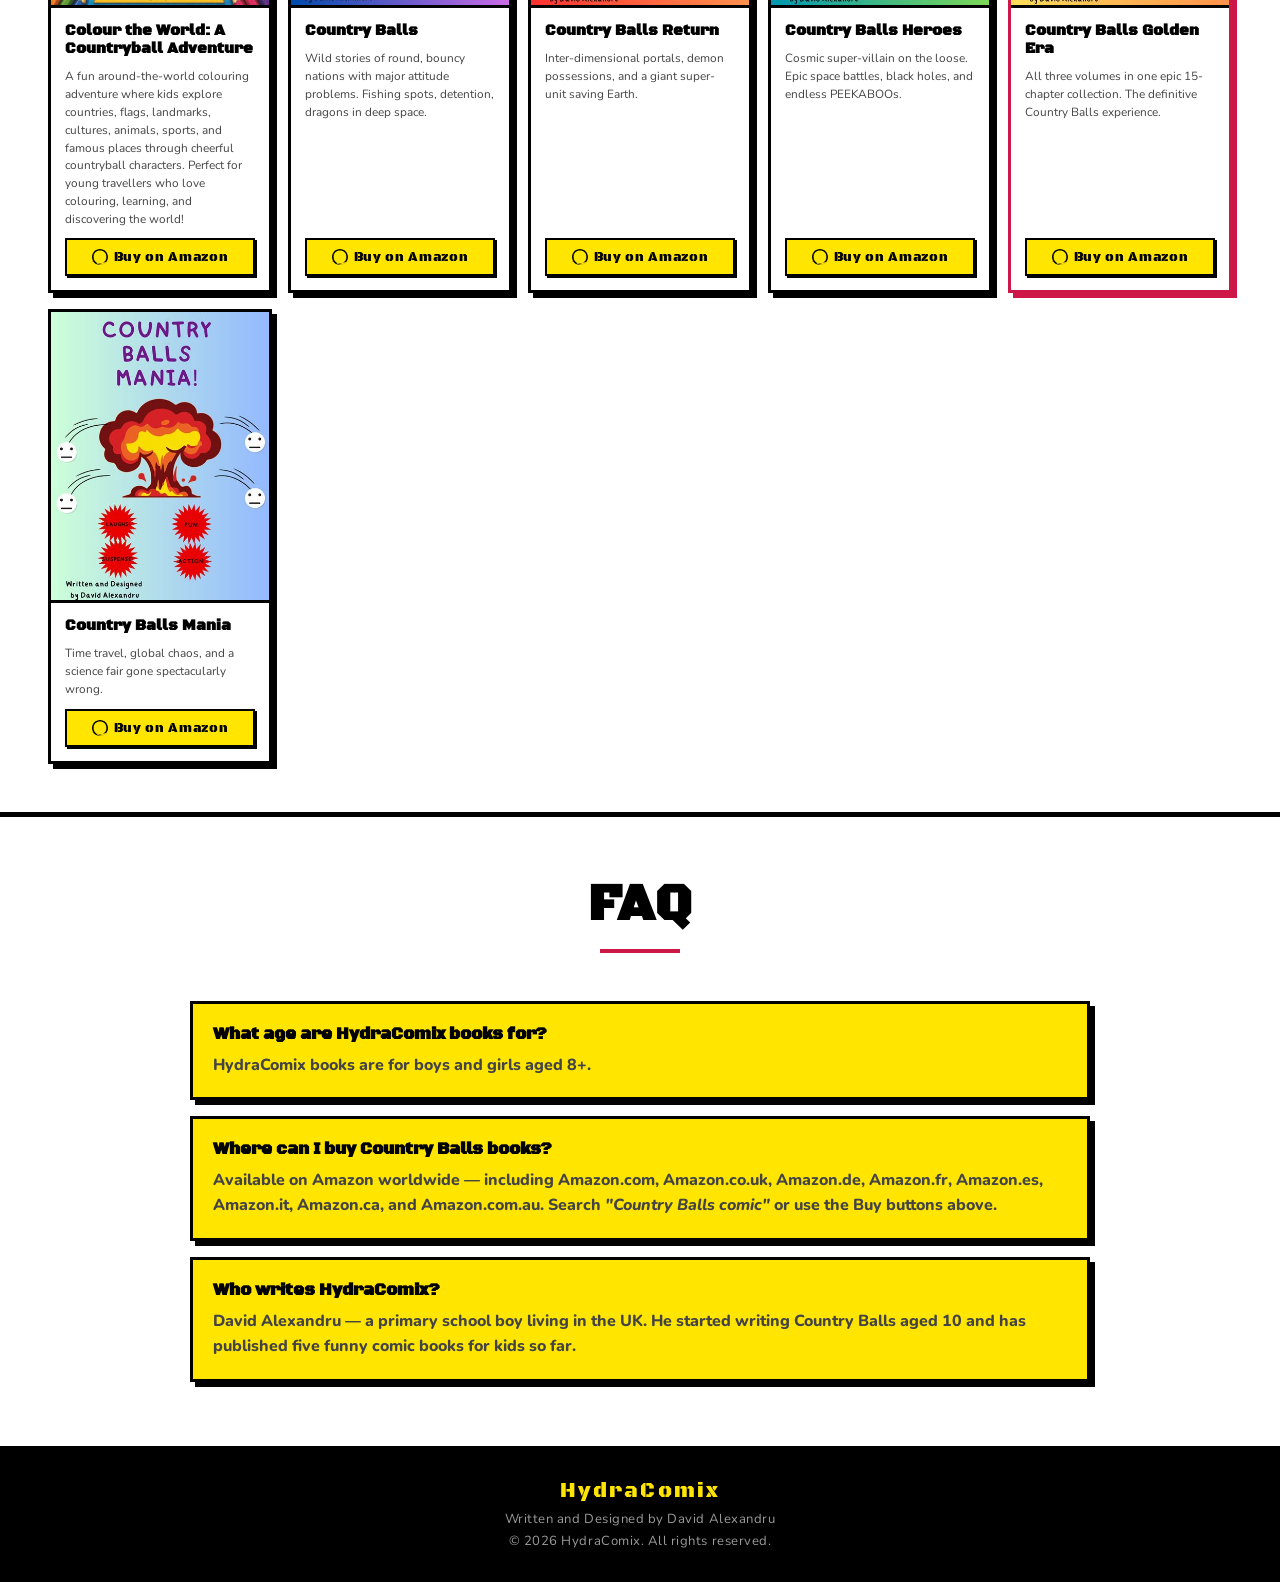
==== commit 6d165d8e: "Add 'Colour the World: A Countryball Adventure' colouring book as first book - New 450x600 cover (as" ====
--- a/index.html
+++ b/index.html
@@ -44,22 +44,40 @@
         "@type": "ListItem", "position": 1,
         "item": {
           "@type": "Book",
+          "name": "Colour the World: A Countryball Adventure",
+          "author": {"@type": "Person", "name": "David Alexandru"},
+          "genre": "Children's Coloring Book",
+          "inLanguage": "en",
+          "audience": {"@type": "Audience", "audienceType": "Children"},
+          "url": "https://www.amazon.co.uk/dp/B0H75TLTLW/",
+          "image": "https://www.hydra-comix.com/assets/images/covers/country-balls-coloring-book-cover.jpg",
+          "offers": {
+            "@type": "Offer",
+            "url": "https://www.amazon.co.uk/dp/B0H75TLTLW/",
+            "availability": "https://schema.org/InStock"
+          }
+        }
+      },
+      {
+        "@type": "ListItem", "position": 2,
+        "item": {
+          "@type": "Book",
           "name": "Country Balls",
           "author": {"@type": "Person", "name": "David Alexandru"},
           "genre": "Children's Comic Book",
           "inLanguage": "en",
           "audience": {"@type": "Audience", "audienceType": "Children"},
-          "url": "https://www.amazon.com/dp/B0DRYSM7GJ/",
+          "url": "https://www.amazon.co.uk/dp/B0DRYSM7GJ/",
           "image": "https://www.hydra-comix.com/assets/images/covers/country-balls-cover.jpg",
           "offers": {
             "@type": "Offer",
-            "url": "https://www.amazon.com/dp/B0DRYSM7GJ/",
-            "availability": "https://schema.org/InStock"
-          }
-        }
-      },
-      {
-        "@type": "ListItem", "position": 2,
+            "url": "https://www.amazon.co.uk/dp/B0DRYSM7GJ/",
+            "availability": "https://schema.org/InStock"
+          }
+        }
+      },
+      {
+        "@type": "ListItem", "position": 3,
         "item": {
           "@type": "Book",
           "name": "Country Balls Return",
@@ -67,17 +85,17 @@
           "genre": "Children's Comic Book",
           "inLanguage": "en",
           "audience": {"@type": "Audience", "audienceType": "Children"},
-          "url": "https://www.amazon.com/dp/B0DSSZMV83/",
+          "url": "https://www.amazon.co.uk/dp/B0DSSZMV83/",
           "image": "https://www.hydra-comix.com/assets/images/covers/country-balls-return-cover.jpg",
           "offers": {
             "@type": "Offer",
-            "url": "https://www.amazon.com/dp/B0DSSZMV83/",
-            "availability": "https://schema.org/InStock"
-          }
-        }
-      },
-      {
-        "@type": "ListItem", "position": 3,
+            "url": "https://www.amazon.co.uk/dp/B0DSSZMV83/",
+            "availability": "https://schema.org/InStock"
+          }
+        }
+      },
+      {
+        "@type": "ListItem", "position": 4,
         "item": {
           "@type": "Book",
           "name": "Country Balls Heroes",
@@ -85,17 +103,17 @@
           "genre": "Children's Comic Book",
           "inLanguage": "en",
           "audience": {"@type": "Audience", "audienceType": "Children"},
-          "url": "https://www.amazon.com/dp/B0DWKBCD7X/",
+          "url": "https://www.amazon.co.uk/dp/B0DWKBCD7X/",
           "image": "https://www.hydra-comix.com/assets/images/covers/country-balls-heroes-cover.jpg",
           "offers": {
             "@type": "Offer",
-            "url": "https://www.amazon.com/dp/B0DWKBCD7X/",
-            "availability": "https://schema.org/InStock"
-          }
-        }
-      },
-      {
-        "@type": "ListItem", "position": 4,
+            "url": "https://www.amazon.co.uk/dp/B0DWKBCD7X/",
+            "availability": "https://schema.org/InStock"
+          }
+        }
+      },
+      {
+        "@type": "ListItem", "position": 5,
         "item": {
           "@type": "Book",
           "name": "Country Balls Golden Era",
@@ -103,17 +121,17 @@
           "genre": "Children's Comic Book",
           "inLanguage": "en",
           "audience": {"@type": "Audience", "audienceType": "Children"},
-          "url": "https://www.amazon.com/dp/B0DZVQ4DCX/",
+          "url": "https://www.amazon.co.uk/dp/B0DZVQ4DCX/",
           "image": "https://www.hydra-comix.com/assets/images/covers/country-balls-golden-era-cover.jpg",
           "offers": {
             "@type": "Offer",
-            "url": "https://www.amazon.com/dp/B0DZVQ4DCX/",
-            "availability": "https://schema.org/InStock"
-          }
-        }
-      },
-      {
-        "@type": "ListItem", "position": 5,
+            "url": "https://www.amazon.co.uk/dp/B0DZVQ4DCX/",
+            "availability": "https://schema.org/InStock"
+          }
+        }
+      },
+      {
+        "@type": "ListItem", "position": 6,
         "item": {
           "@type": "Book",
           "name": "Country Balls Mania",
@@ -121,11 +139,11 @@
           "genre": "Children's Comic Book",
           "inLanguage": "en",
           "audience": {"@type": "Audience", "audienceType": "Children"},
-          "url": "https://www.amazon.com/dp/B0GJPTJBG5/",
+          "url": "https://www.amazon.co.uk/dp/B0GJPTJBG5/",
           "image": "https://www.hydra-comix.com/assets/images/covers/country-balls-mania-cover.jpg",
           "offers": {
             "@type": "Offer",
-            "url": "https://www.amazon.com/dp/B0GJPTJBG5/",
+            "url": "https://www.amazon.co.uk/dp/B0GJPTJBG5/",
             "availability": "https://schema.org/InStock"
           }
         }
@@ -242,12 +260,29 @@
   <section class="books-section" id="books">
     <div class="books-header">
       <h2 class="books-title" data-i18n="books.sectionTitle">The Collection</h2>
-      <span class="books-count">5 BOOKS</span>
+      <span class="books-count">6 BOOKS</span>
     </div>
 
     <div class="books-grid">
 
-      <!-- Book 1: Country Balls -->
+      <!-- Book 1: Colour the World (coloring book) -->
+      <article class="book-card">
+        <div class="book-cover">
+          <img src="assets/images/covers/country-balls-coloring-book-cover.jpg" alt="Colour the World: A Countryball Adventure coloring book cover by David Alexandru" width="450" height="600" loading="lazy" decoding="async" />
+        </div>
+        <div class="book-body">
+          <h3 class="book-title">Colour the World: A Countryball Adventure</h3>
+          <p class="book-desc">A fun around-the-world colouring adventure where kids explore countries, flags, landmarks, cultures, animals, sports, and famous places through cheerful countryball characters. Perfect for young travellers who love colouring, learning, and discovering the world!</p>
+          <a class="btn-amazon"
+             href="https://www.amazon.co.uk/dp/B0H75TLTLW/"
+             target="_blank" rel="noopener">
+            <svg viewBox="0 0 24 24" xmlns="http://www.w3.org/2000/svg"><path d="M.045 18.02c.072-.116.187-.124.348-.022 3.636 2.11 7.594 3.166 11.87 3.166 2.852 0 5.668-.533 8.447-1.595l.315-.14c.138-.06.234-.1.293-.13.226-.088.39.025.293.226-.236.506-1.136 1.308-2.693 2.406-1.555 1.1-3.3 1.65-5.234 1.65-2.007 0-3.87-.527-5.585-1.583-1.715-1.055-2.955-2.345-3.72-3.873-.08-.156-.056-.28.052-.388zM12 0C5.373 0 0 5.373 0 12s5.373 12 12 12 12-5.373 12-12S18.627 0 12 0zm0 21.6C6.48 21.6 2.4 17.52 2.4 12S6.48 2.4 12 2.4 21.6 6.48 21.6 12 17.52 21.6 12 21.6z"/></svg>
+            <span data-i18n="books.buyButton">Buy on Amazon</span>
+          </a>
+        </div>
+      </article>
+
+      <!-- Book 2: Country Balls -->
       <article class="book-card">
         <div class="book-cover">
           <img src="assets/images/covers/country-balls-cover.jpg" alt="Country Balls comic book cover by David Alexandru" width="424" height="600" loading="lazy" decoding="async" />
@@ -256,15 +291,15 @@
           <h3 class="book-title">Country Balls</h3>
           <p class="book-desc">Wild stories of round, bouncy nations with major attitude problems. Fishing spots, detention, dragons in deep space.</p>
           <a class="btn-amazon"
-             href="https://www.amazon.com/dp/B0DRYSM7GJ/"
-             target="_blank" rel="noopener">
-            <svg viewBox="0 0 24 24" xmlns="http://www.w3.org/2000/svg"><path d="M.045 18.02c.072-.116.187-.124.348-.022 3.636 2.11 7.594 3.166 11.87 3.166 2.852 0 5.668-.533 8.447-1.595l.315-.14c.138-.06.234-.1.293-.13.226-.088.39.025.293.226-.236.506-1.136 1.308-2.693 2.406-1.555 1.1-3.3 1.65-5.234 1.65-2.007 0-3.87-.527-5.585-1.583-1.715-1.055-2.955-2.345-3.72-3.873-.08-.156-.056-.28.052-.388zM12 0C5.373 0 0 5.373 0 12s5.373 12 12 12 12-5.373 12-12S18.627 0 12 0zm0 21.6C6.48 21.6 2.4 17.52 2.4 12S6.48 2.4 12 2.4 21.6 6.48 21.6 12 17.52 21.6 12 21.6z"/></svg>
-            <span data-i18n="books.buyButton">Buy on Amazon</span>
-          </a>
-        </div>
-      </article>
-
-      <!-- Book 2: Country Balls Return -->
+             href="https://www.amazon.co.uk/dp/B0DRYSM7GJ/"
+             target="_blank" rel="noopener">
+            <svg viewBox="0 0 24 24" xmlns="http://www.w3.org/2000/svg"><path d="M.045 18.02c.072-.116.187-.124.348-.022 3.636 2.11 7.594 3.166 11.87 3.166 2.852 0 5.668-.533 8.447-1.595l.315-.14c.138-.06.234-.1.293-.13.226-.088.39.025.293.226-.236.506-1.136 1.308-2.693 2.406-1.555 1.1-3.3 1.65-5.234 1.65-2.007 0-3.87-.527-5.585-1.583-1.715-1.055-2.955-2.345-3.72-3.873-.08-.156-.056-.28.052-.388zM12 0C5.373 0 0 5.373 0 12s5.373 12 12 12 12-5.373 12-12S18.627 0 12 0zm0 21.6C6.48 21.6 2.4 17.52 2.4 12S6.48 2.4 12 2.4 21.6 6.48 21.6 12 17.52 21.6 12 21.6z"/></svg>
+            <span data-i18n="books.buyButton">Buy on Amazon</span>
+          </a>
+        </div>
+      </article>
+
+      <!-- Book 3: Country Balls Return -->
       <article class="book-card">
         <div class="book-cover">
           <img src="assets/images/covers/country-balls-return-cover.jpg" alt="Country Balls Return comic book cover by David Alexandru" width="424" height="600" loading="lazy" decoding="async" />
@@ -273,15 +308,15 @@
           <h3 class="book-title">Country Balls Return</h3>
           <p class="book-desc">Inter-dimensional portals, demon possessions, and a giant super-unit saving Earth.</p>
           <a class="btn-amazon"
-             href="https://www.amazon.com/dp/B0DSSZMV83/"
-             target="_blank" rel="noopener">
-            <svg viewBox="0 0 24 24" xmlns="http://www.w3.org/2000/svg"><path d="M.045 18.02c.072-.116.187-.124.348-.022 3.636 2.11 7.594 3.166 11.87 3.166 2.852 0 5.668-.533 8.447-1.595l.315-.14c.138-.06.234-.1.293-.13.226-.088.39.025.293.226-.236.506-1.136 1.308-2.693 2.406-1.555 1.1-3.3 1.65-5.234 1.65-2.007 0-3.87-.527-5.585-1.583-1.715-1.055-2.955-2.345-3.72-3.873-.08-.156-.056-.28.052-.388zM12 0C5.373 0 0 5.373 0 12s5.373 12 12 12 12-5.373 12-12S18.627 0 12 0zm0 21.6C6.48 21.6 2.4 17.52 2.4 12S6.48 2.4 12 2.4 21.6 6.48 21.6 12 17.52 21.6 12 21.6z"/></svg>
-            <span data-i18n="books.buyButton">Buy on Amazon</span>
-          </a>
-        </div>
-      </article>
-
-      <!-- Book 3: Country Balls Heroes -->
+             href="https://www.amazon.co.uk/dp/B0DSSZMV83/"
+             target="_blank" rel="noopener">
+            <svg viewBox="0 0 24 24" xmlns="http://www.w3.org/2000/svg"><path d="M.045 18.02c.072-.116.187-.124.348-.022 3.636 2.11 7.594 3.166 11.87 3.166 2.852 0 5.668-.533 8.447-1.595l.315-.14c.138-.06.234-.1.293-.13.226-.088.39.025.293.226-.236.506-1.136 1.308-2.693 2.406-1.555 1.1-3.3 1.65-5.234 1.65-2.007 0-3.87-.527-5.585-1.583-1.715-1.055-2.955-2.345-3.72-3.873-.08-.156-.056-.28.052-.388zM12 0C5.373 0 0 5.373 0 12s5.373 12 12 12 12-5.373 12-12S18.627 0 12 0zm0 21.6C6.48 21.6 2.4 17.52 2.4 12S6.48 2.4 12 2.4 21.6 6.48 21.6 12 17.52 21.6 12 21.6z"/></svg>
+            <span data-i18n="books.buyButton">Buy on Amazon</span>
+          </a>
+        </div>
+      </article>
+
+      <!-- Book 4: Country Balls Heroes -->
       <article class="book-card">
         <div class="book-cover">
           <img src="assets/images/covers/country-balls-heroes-cover.jpg" alt="Country Balls Heroes comic book cover by David Alexandru" width="424" height="600" loading="lazy" decoding="async" />
@@ -290,15 +325,15 @@
           <h3 class="book-title">Country Balls Heroes</h3>
           <p class="book-desc">Cosmic super-villain on the loose. Epic space battles, black holes, and endless PEEKABOOs.</p>
           <a class="btn-amazon"
-             href="https://www.amazon.com/dp/B0DWKBCD7X/"
-             target="_blank" rel="noopener">
-            <svg viewBox="0 0 24 24" xmlns="http://www.w3.org/2000/svg"><path d="M.045 18.02c.072-.116.187-.124.348-.022 3.636 2.11 7.594 3.166 11.87 3.166 2.852 0 5.668-.533 8.447-1.595l.315-.14c.138-.06.234-.1.293-.13.226-.088.39.025.293.226-.236.506-1.136 1.308-2.693 2.406-1.555 1.1-3.3 1.65-5.234 1.65-2.007 0-3.87-.527-5.585-1.583-1.715-1.055-2.955-2.345-3.72-3.873-.08-.156-.056-.28.052-.388zM12 0C5.373 0 0 5.373 0 12s5.373 12 12 12 12-5.373 12-12S18.627 0 12 0zm0 21.6C6.48 21.6 2.4 17.52 2.4 12S6.48 2.4 12 2.4 21.6 6.48 21.6 12 17.52 21.6 12 21.6z"/></svg>
-            <span data-i18n="books.buyButton">Buy on Amazon</span>
-          </a>
-        </div>
-      </article>
-
-      <!-- Book 4: Country Balls Golden Era (featured) -->
+             href="https://www.amazon.co.uk/dp/B0DWKBCD7X/"
+             target="_blank" rel="noopener">
+            <svg viewBox="0 0 24 24" xmlns="http://www.w3.org/2000/svg"><path d="M.045 18.02c.072-.116.187-.124.348-.022 3.636 2.11 7.594 3.166 11.87 3.166 2.852 0 5.668-.533 8.447-1.595l.315-.14c.138-.06.234-.1.293-.13.226-.088.39.025.293.226-.236.506-1.136 1.308-2.693 2.406-1.555 1.1-3.3 1.65-5.234 1.65-2.007 0-3.87-.527-5.585-1.583-1.715-1.055-2.955-2.345-3.72-3.873-.08-.156-.056-.28.052-.388zM12 0C5.373 0 0 5.373 0 12s5.373 12 12 12 12-5.373 12-12S18.627 0 12 0zm0 21.6C6.48 21.6 2.4 17.52 2.4 12S6.48 2.4 12 2.4 21.6 6.48 21.6 12 17.52 21.6 12 21.6z"/></svg>
+            <span data-i18n="books.buyButton">Buy on Amazon</span>
+          </a>
+        </div>
+      </article>
+
+      <!-- Book 5: Country Balls Golden Era (featured) -->
       <article class="book-card featured">
         <div class="book-cover">
           <img src="assets/images/covers/country-balls-golden-era-cover.jpg" alt="Country Balls Golden Era comic book cover by David Alexandru" width="424" height="600" loading="lazy" decoding="async" />
@@ -308,15 +343,15 @@
           <h3 class="book-title">Country Balls Golden Era</h3>
           <p class="book-desc">All three volumes in one epic 15-chapter collection. The definitive Country Balls experience.</p>
           <a class="btn-amazon"
-             href="https://www.amazon.com/dp/B0DZVQ4DCX/"
-             target="_blank" rel="noopener">
-            <svg viewBox="0 0 24 24" xmlns="http://www.w3.org/2000/svg"><path d="M.045 18.02c.072-.116.187-.124.348-.022 3.636 2.11 7.594 3.166 11.87 3.166 2.852 0 5.668-.533 8.447-1.595l.315-.14c.138-.06.234-.1.293-.13.226-.088.39.025.293.226-.236.506-1.136 1.308-2.693 2.406-1.555 1.1-3.3 1.65-5.234 1.65-2.007 0-3.87-.527-5.585-1.583-1.715-1.055-2.955-2.345-3.72-3.873-.08-.156-.056-.28.052-.388zM12 0C5.373 0 0 5.373 0 12s5.373 12 12 12 12-5.373 12-12S18.627 0 12 0zm0 21.6C6.48 21.6 2.4 17.52 2.4 12S6.48 2.4 12 2.4 21.6 6.48 21.6 12 17.52 21.6 12 21.6z"/></svg>
-            <span data-i18n="books.buyButton">Buy on Amazon</span>
-          </a>
-        </div>
-      </article>
-
-      <!-- Book 5: Country Balls Mania -->
+             href="https://www.amazon.co.uk/dp/B0DZVQ4DCX/"
+             target="_blank" rel="noopener">
+            <svg viewBox="0 0 24 24" xmlns="http://www.w3.org/2000/svg"><path d="M.045 18.02c.072-.116.187-.124.348-.022 3.636 2.11 7.594 3.166 11.87 3.166 2.852 0 5.668-.533 8.447-1.595l.315-.14c.138-.06.234-.1.293-.13.226-.088.39.025.293.226-.236.506-1.136 1.308-2.693 2.406-1.555 1.1-3.3 1.65-5.234 1.65-2.007 0-3.87-.527-5.585-1.583-1.715-1.055-2.955-2.345-3.72-3.873-.08-.156-.056-.28.052-.388zM12 0C5.373 0 0 5.373 0 12s5.373 12 12 12 12-5.373 12-12S18.627 0 12 0zm0 21.6C6.48 21.6 2.4 17.52 2.4 12S6.48 2.4 12 2.4 21.6 6.48 21.6 12 17.52 21.6 12 21.6z"/></svg>
+            <span data-i18n="books.buyButton">Buy on Amazon</span>
+          </a>
+        </div>
+      </article>
+
+      <!-- Book 6: Country Balls Mania -->
       <article class="book-card">
         <div class="book-cover">
           <img src="assets/images/covers/country-balls-mania-cover.jpg" alt="Country Balls Mania comic book cover by David Alexandru" width="424" height="600" loading="lazy" decoding="async" />
@@ -325,7 +360,7 @@
           <h3 class="book-title">Country Balls Mania</h3>
           <p class="book-desc">Time travel, global chaos, and a science fair gone spectacularly wrong.</p>
           <a class="btn-amazon"
-             href="https://www.amazon.com/dp/B0GJPTJBG5/"
+             href="https://www.amazon.co.uk/dp/B0GJPTJBG5/"
              target="_blank" rel="noopener">
             <svg viewBox="0 0 24 24" xmlns="http://www.w3.org/2000/svg"><path d="M.045 18.02c.072-.116.187-.124.348-.022 3.636 2.11 7.594 3.166 11.87 3.166 2.852 0 5.668-.533 8.447-1.595l.315-.14c.138-.06.234-.1.293-.13.226-.088.39.025.293.226-.236.506-1.136 1.308-2.693 2.406-1.555 1.1-3.3 1.65-5.234 1.65-2.007 0-3.87-.527-5.585-1.583-1.715-1.055-2.955-2.345-3.72-3.873-.08-.156-.056-.28.052-.388zM12 0C5.373 0 0 5.373 0 12s5.373 12 12 12 12-5.373 12-12S18.627 0 12 0zm0 21.6C6.48 21.6 2.4 17.52 2.4 12S6.48 2.4 12 2.4 21.6 6.48 21.6 12 17.52 21.6 12 21.6z"/></svg>
             <span data-i18n="books.buyButton">Buy on Amazon</span>
